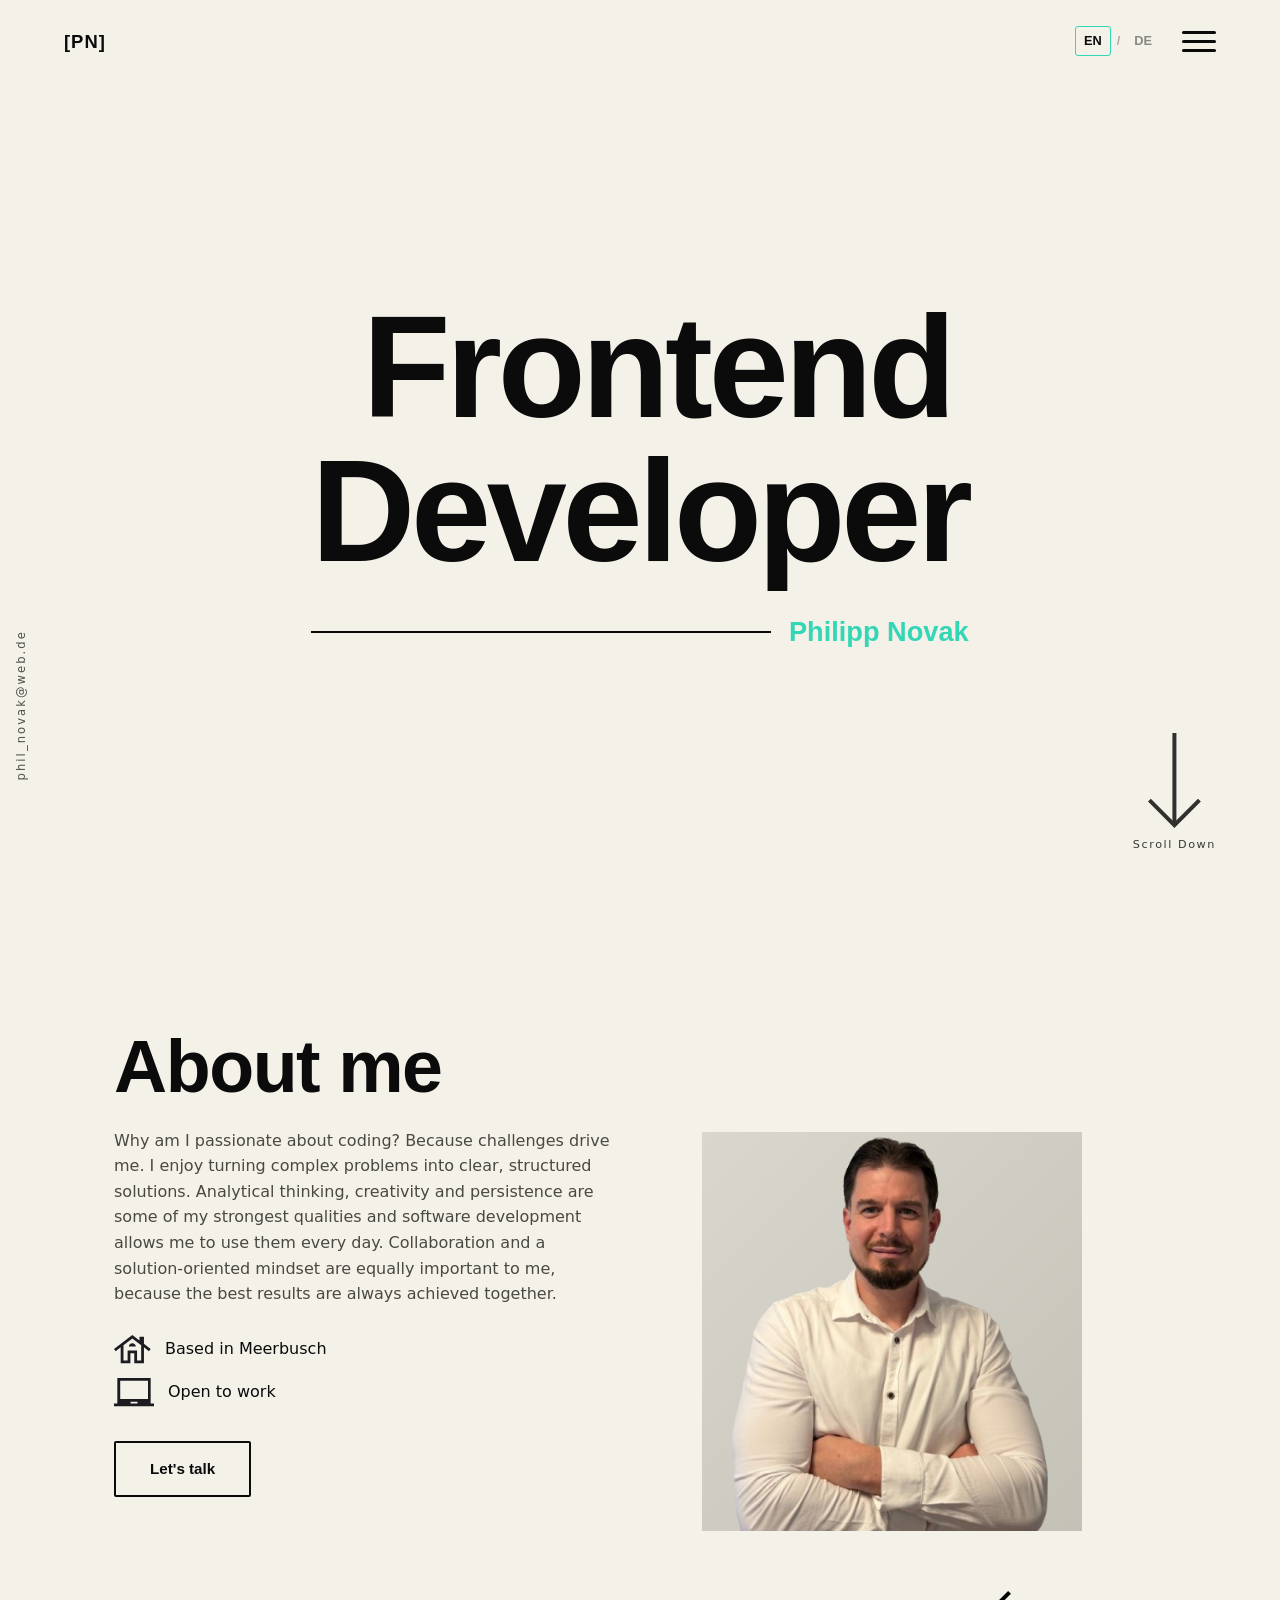
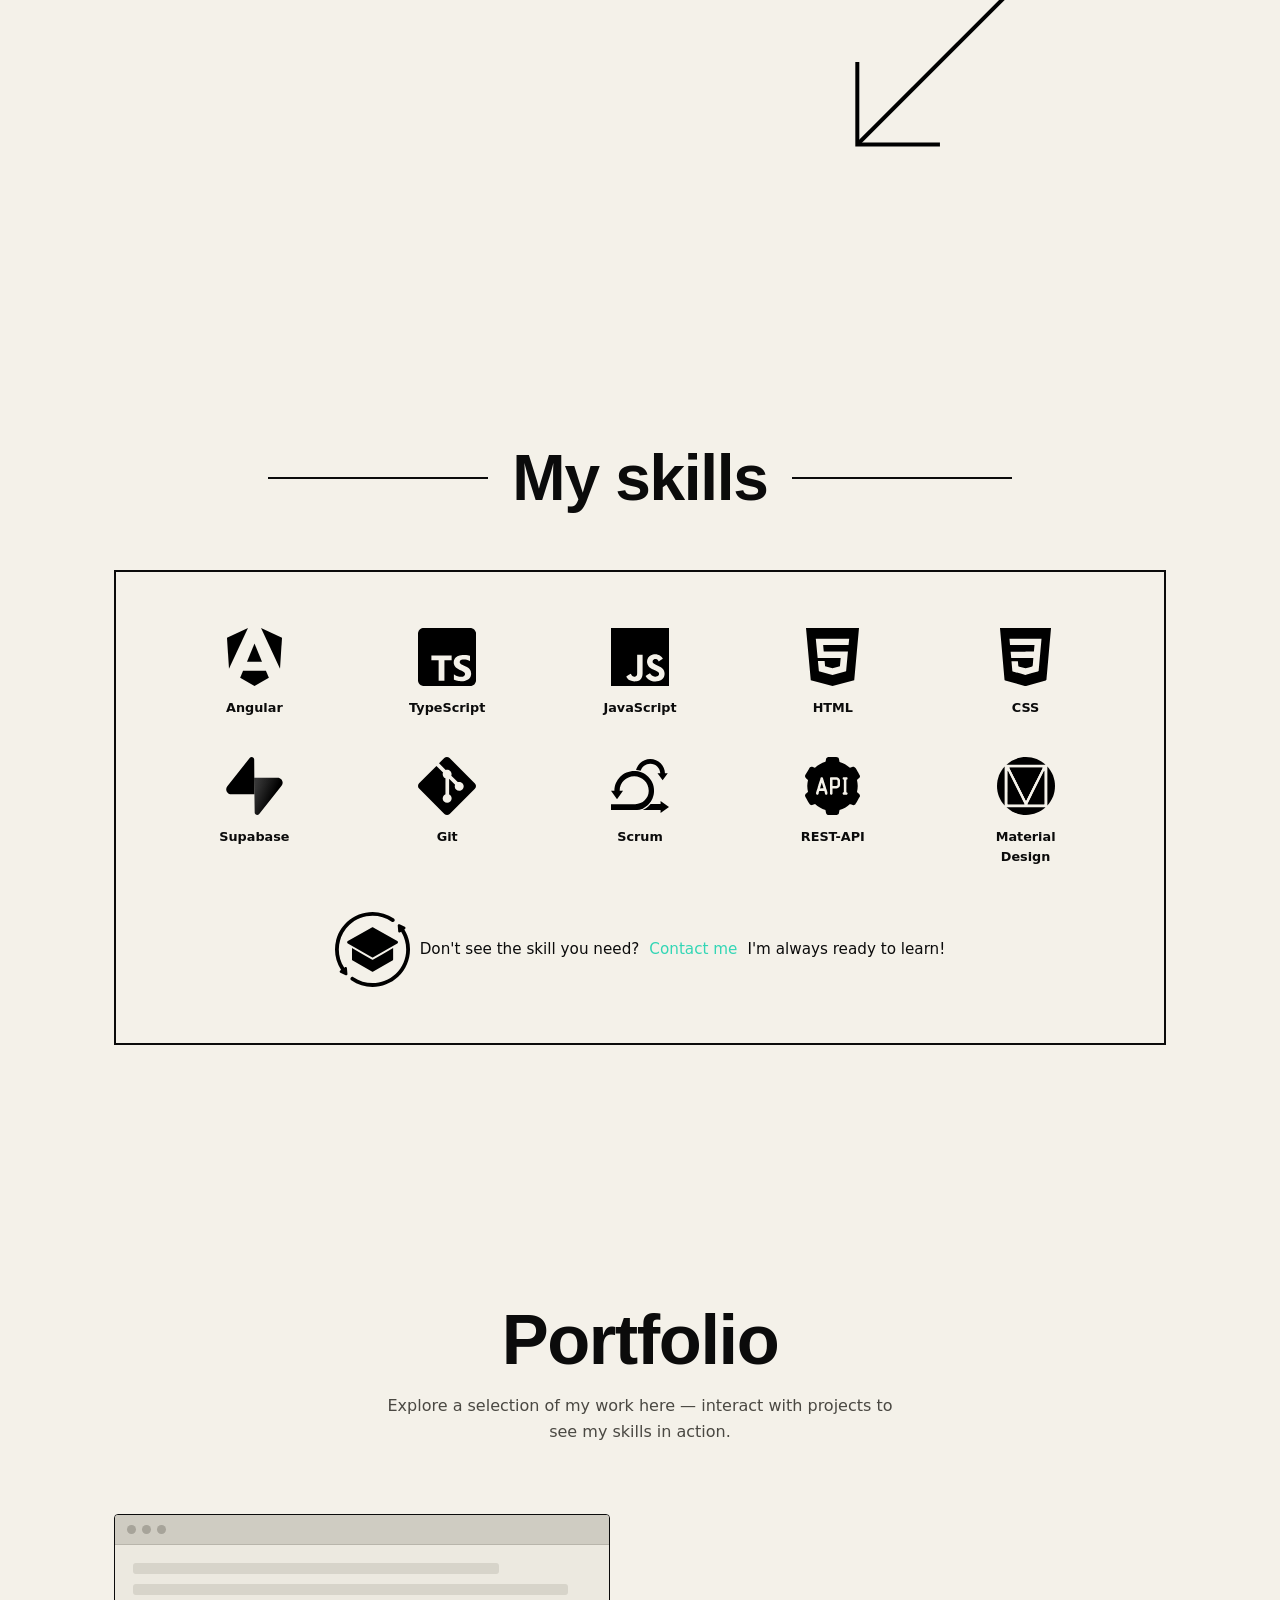
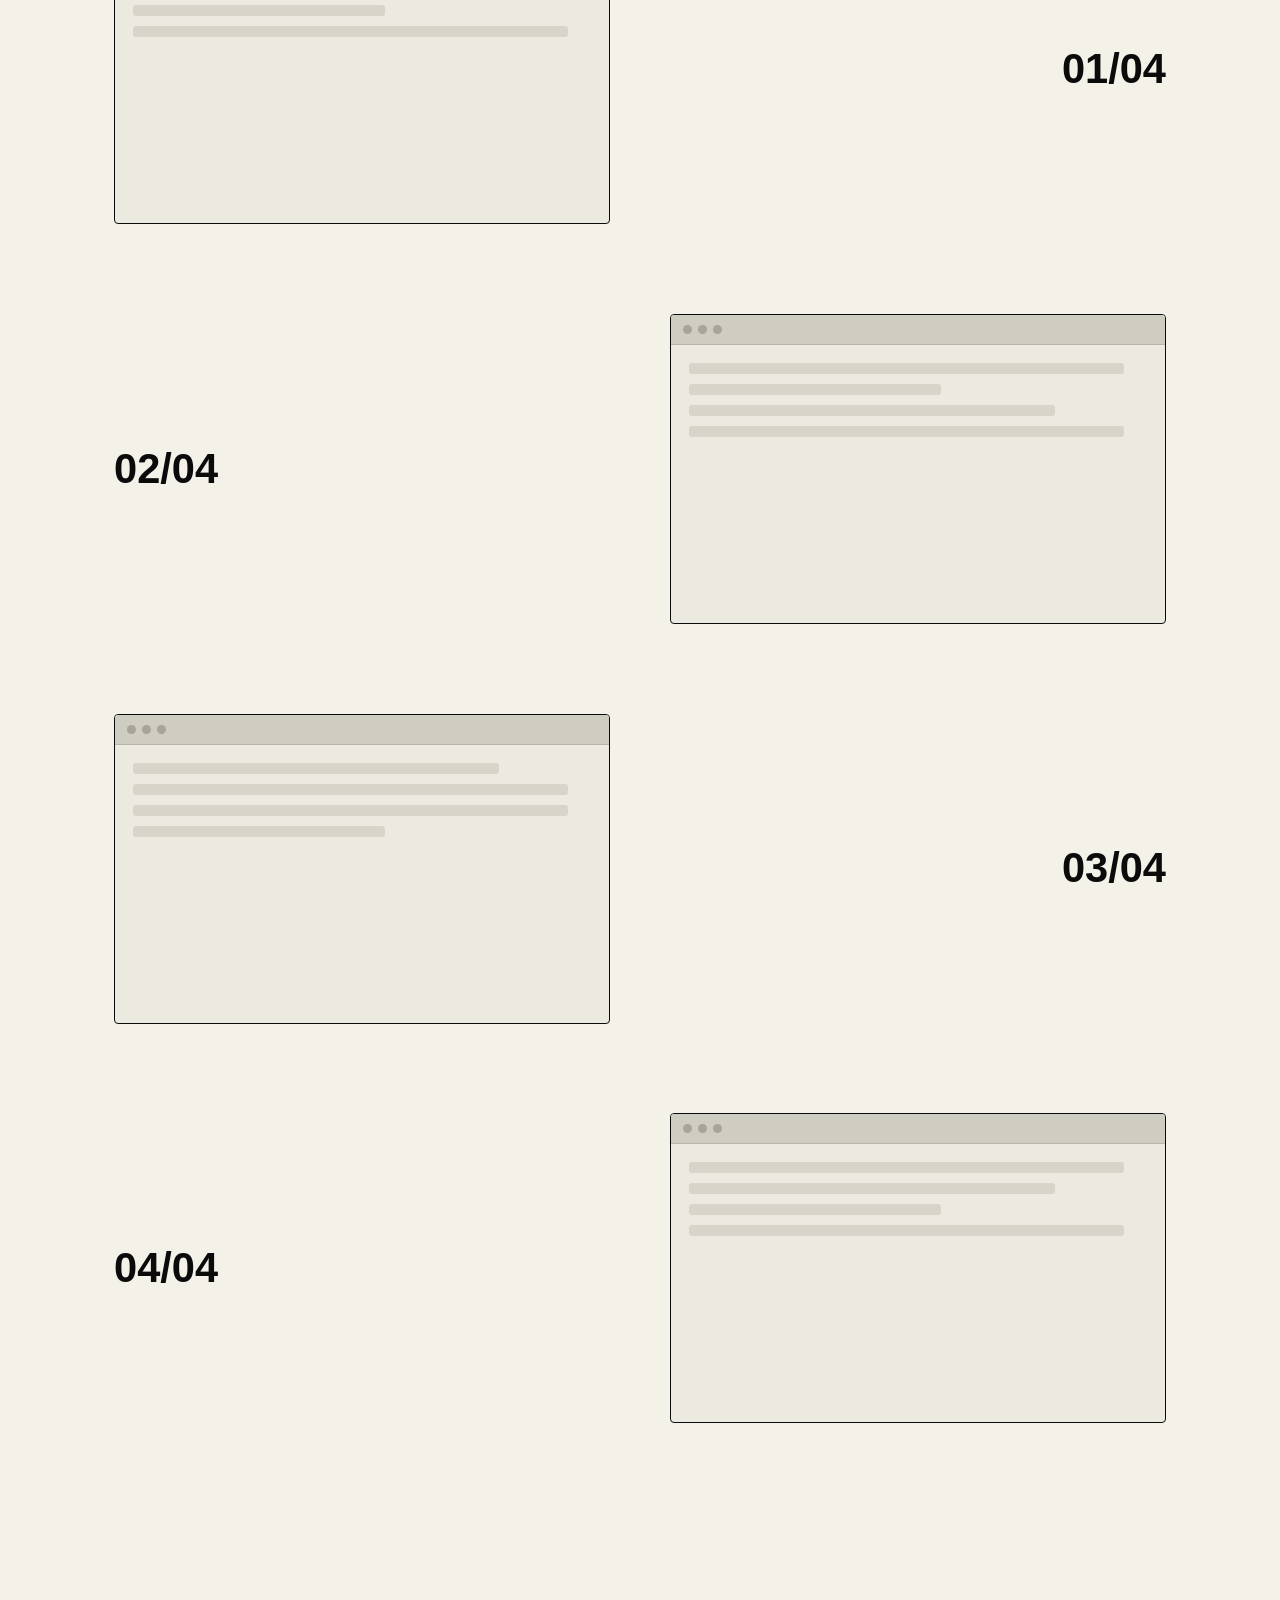
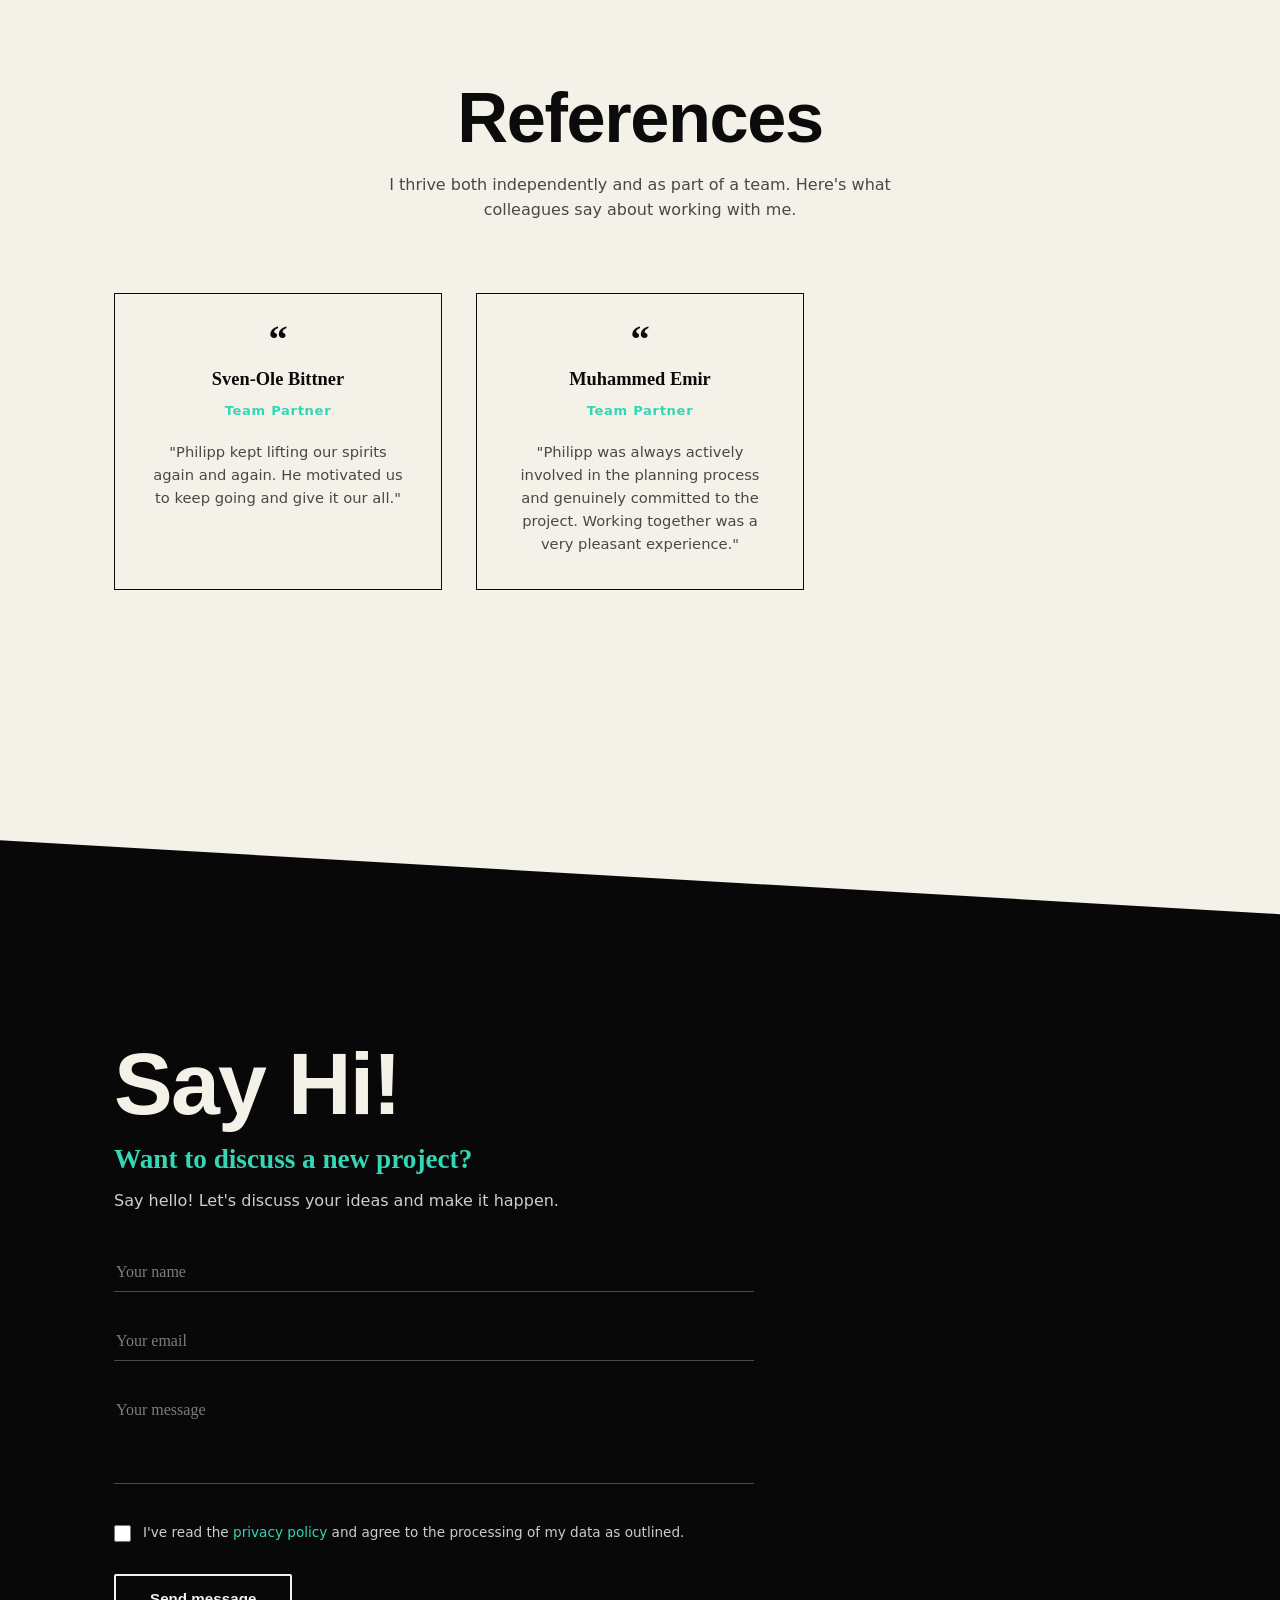
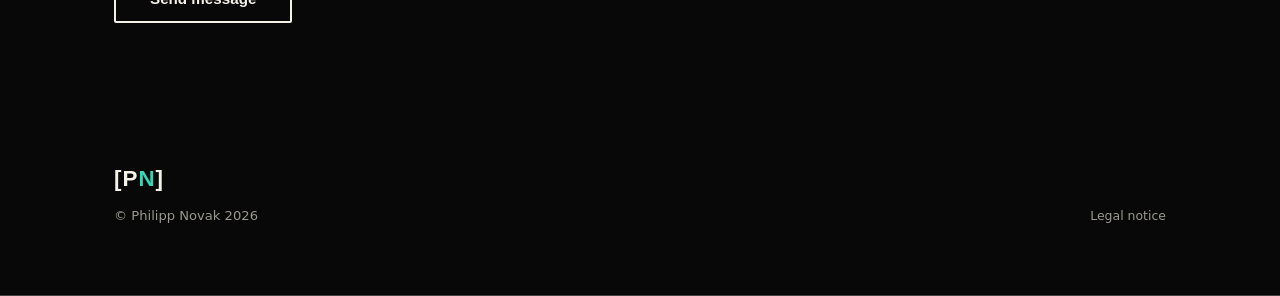
==== index.html @ 2211cf34 "refactor: update skills contact section and improve layout; add arrow icon" ====
<!DOCTYPE html>
<html lang="en">

<head>
    <meta charset="UTF-8">
    <meta name="viewport" content="width=device-width, initial-scale=1.0">
    <title>Portfolio Philipp Novak</title>
    <link rel="stylesheet" href="style.css">
    <link rel="icon" type="image/png" href="./assets/img/logo_philipp_novak.png" />
</head>

<body id="top">

    <!-- HEADER -->
    <header class="site-header">
        <a href="#top" class="logo">[P<span>N</span>]</a>
        <div class="header-right">
            <div class="lang" aria-label="Language switch">
                <button data-lang="en" class="is-active">EN</button>
                <span class="sep">/</span>
                <button data-lang="de">DE</button>
            </div>
            <button class="burger" id="burger" aria-label="Open menu" aria-expanded="false">
                <span></span><span></span><span></span>
            </button>
        </div>
    </header>

    <!-- MENU OVERLAY -->
    <nav class="menu" id="menu" aria-hidden="true">
        <div class="menu-links">
            <a href="#about"><span data-i18n="nav_about">About me</span></a>
            <a href="#skills"><span data-i18n="nav_skills">My Skills</span></a>
            <a href="#portfolio"><span data-i18n="nav_portfolio">Portfolio</span></a>
            <a href="#references"><span data-i18n="nav_references">References</span></a>
            <a href="#contact"><span data-i18n="nav_contact">Say Hi</span></a>
        </div>
        <div class="menu-bottom">
            <div class="menu-bottom-inner">
                <div class="menu-hi">
                    <p class="menu-hi-title">Say Hi!</p>
                    <a href="mailto:phil_novak@web.de" class="menu-hi-email">phil_novak@web.de</a>
                </div>
                <div class="menu-socials">
                    <a href="#" aria-label="GitHub"><img src="./assets/img/github_menu.svg" alt="GitHub"></a>
                    <a href="mailto:phil_novak@web.de" aria-label="Email"><img src="./assets/img/mail_menu.svg" alt="Email"></a>
                    <a href="#" aria-label="LinkedIn"><img src="./assets/img/linkedin_menu.svg" alt="LinkedIn"></a>
                </div>
            </div>
        </div>
    </nav>

    <!-- HERO -->
    <section class="hero">
        <div class="wrap">
            <div class="hero-text">
                <h1><span data-i18n="hero_l1">Frontend</span><span class="l2" data-i18n="hero_l2">Developer</span></h1>
                <div class="hero-name"><span class="rule"></span><strong>Philipp Novak</strong></div>
            </div>
        </div>
        <a class="hero-mail" href="mailto:phil_novak@web.de">phil_novak@web.de</a>
        <a class="scroll-down" href="#about">
            <img src="./assets/img/icons/hero_arrow.svg" alt="" aria-hidden="true">
            <span data-i18n="scroll">Scroll Down</span>
        </a>
    </section>

    <!-- ABOUT -->
    <section id="about" class="about pad">
        <div class="wrap about-grid">
            <div class="reveal">
                <h2 data-i18n="about_title">About me</h2>
                <p class="lead" data-i18n="about_p">Why am I passionate about coding? Because challenges drive me. I
                    enjoy turning complex problems into clear, structured solutions. Analytical thinking, creativity and
                    persistence are some of my strongest qualities and software development allows me to use them every
                    day. Collaboration and a solution‑oriented mindset are equally important to me, because the best
                    results are always achieved together.</p>
                <div class="about-facts">
                    <div class="fact">
                        <img src="./assets/img/icons/based_in.svg" alt="">
                        <span data-i18n="about_loc">Based in Meerbusch</span>
                    </div>
                    <div class="fact">
                        <img src="./assets/img/icons/work_from.svg" alt="">
                        <span data-i18n="about_remote">Open to work</span>
                    </div>
                </div>
                <a href="#contact" class="btn" data-i18n="about_btn">Let's talk</a>
            </div>
            <div class="about-photo-col reveal">
                <div class="about-photo">
                    <img src="./assets/img/photo/philipp.png" alt="Philipp Novak">
                </div>
                <a href="#skills" class="about-arrow" aria-label="To My Skills">
                    <img src="./assets/img/icons/arrow_left.svg" alt="">
                </a>
            </div>
        </div>
        <a class="diag br" href="#skills" aria-label="Next section">
            <!-- SVG PLACEHOLDER: Diagonal Arrow Down -->
        </a>
    </section>

    <!-- SKILLS -->
    <section id="skills" class="pad">
        <div class="wrap">
            <div class="head-ruled reveal"><span class="r"></span>
                <h2 data-i18n="skills_title">My skills</h2><span class="r"></span>
            </div>
            <div class="skills-box reveal">
                <div class="skills-grid">
                    <div class="skill"><span class="ico"><img src="./assets/img/icon_angular.svg" alt="Angular"></span><span>Angular</span></div>
                    <div class="skill"><span class="ico"><img src="./assets/img/icon_typescript.svg" alt="TypeScript"></span><span>TypeScript</span></div>
                    <div class="skill"><span class="ico"><img src="./assets/img/icon_javascript.svg" alt="JavaScript"></span><span>JavaScript</span></div>
                    <div class="skill"><span class="ico"><img src="./assets/img/icon_html.svg" alt="HTML"></span><span>HTML</span></div>
                    <div class="skill"><span class="ico"><img src="./assets/img/icon_css.svg" alt="CSS"></span><span>CSS</span></div>
                    <div class="skill"><span class="ico"><img src="./assets/img/icon_supabase.svg" alt="Supabase"></span><span>Supabase</span></div>
                    <div class="skill"><span class="ico"><img src="./assets/img/icon_git.svg" alt="Git"></span><span>Git</span></div>
                    <div class="skill"><span class="ico"><img src="./assets/img/icon_scrum.svg" alt="Scrum"></span><span>Scrum</span></div>
                    <div class="skill"><span class="ico"><img src="./assets/img/icon_api.svg" alt="REST-API"></span><span>REST-API</span></div>
                    <div class="skill"><span class="ico"><img src="./assets/img/icon_material.svg" alt="Material Design"></span><span>Material<br>Design</span></div>
                </div>
                <div class="skills-foot">
                    <img src="./assets/img/icon_learning.svg" alt="">
                    <span data-i18n="skills_q">Don't see the skill you need?</span>
                    <a href="#contact" class="skills-contact"><span data-i18n="skills_contact_verb">Contact</span> <span class="skills-contact-obj" data-i18n="skills_contact_obj">me</span></a>
                    <span data-i18n="skills_end">I'm always ready to learn!</span>
                </div>
            </div>
        </div>
        <a class="diag bl" href="#portfolio" aria-label="Next section">
            <!-- SVG PLACEHOLDER: Diagonal Arrow Down -->
        </a>
    </section>

    <!-- PORTFOLIO -->
    <section id="portfolio" class="pad">
        <div class="wrap">
            <div class="section-head reveal">
                <h2 data-i18n="portfolio_title">Portfolio</h2>
                <p data-i18n="portfolio_sub">Explore a selection of my work here — interact with projects to see my
                    skills in action.</p>
            </div>

            <div class="proj reveal">
                <div class="proj-media">
                    <div class="mock-bar"><i></i><i></i><i></i></div>
                    <div class="mock-body">
                        <div class="mock-line m"></div>
                        <div class="mock-line l"></div>
                        <div class="mock-line s"></div>
                        <div class="mock-line l"></div>
                    </div>
                    <div class="proj-overlay"><span class="tags">Angular · TypeScript</span>
                        <h3>Project One</h3>
                        <div class="proj-links"><a href="#" data-i18n="proj_live">Live</a><a href="#"
                                data-i18n="proj_code">GitHub</a></div>
                    </div>
                </div>
                <div class="proj-num">01/04</div>
            </div>

            <div class="proj reverse reveal">
                <div class="proj-media">
                    <div class="mock-bar"><i></i><i></i><i></i></div>
                    <div class="mock-body">
                        <div class="mock-line l"></div>
                        <div class="mock-line s"></div>
                        <div class="mock-line m"></div>
                        <div class="mock-line l"></div>
                    </div>
                    <div class="proj-overlay"><span class="tags">JavaScript · HTML · CSS</span>
                        <h3>Project Two</h3>
                        <div class="proj-links"><a href="#" data-i18n="proj_live">Live</a><a href="#"
                                data-i18n="proj_code">GitHub</a></div>
                    </div>
                </div>
                <div class="proj-num">02/04</div>
            </div>

            <div class="proj reveal">
                <div class="proj-media">
                    <div class="mock-bar"><i></i><i></i><i></i></div>
                    <div class="mock-body">
                        <div class="mock-line m"></div>
                        <div class="mock-line l"></div>
                        <div class="mock-line l"></div>
                        <div class="mock-line s"></div>
                    </div>
                    <div class="proj-overlay"><span class="tags">Angular · Supabase</span>
                        <h3>Project Three</h3>
                        <div class="proj-links"><a href="#" data-i18n="proj_live">Live</a><a href="#"
                                data-i18n="proj_code">GitHub</a></div>
                    </div>
                </div>
                <div class="proj-num">03/04</div>
            </div>

            <div class="proj reverse reveal">
                <div class="proj-media">
                    <div class="mock-bar"><i></i><i></i><i></i></div>
                    <div class="mock-body">
                        <div class="mock-line l"></div>
                        <div class="mock-line m"></div>
                        <div class="mock-line s"></div>
                        <div class="mock-line l"></div>
                    </div>
                    <div class="proj-overlay"><span class="tags">React Native · REST-API</span>
                        <h3>Project Four</h3>
                        <div class="proj-links"><a href="#" data-i18n="proj_live">Live</a><a href="#"
                                data-i18n="proj_code">GitHub</a></div>
                    </div>
                </div>
                <div class="proj-num">04/04</div>
            </div>
        </div>
    </section>

    <!-- REFERENCES -->
    <section id="references" class="pad">
        <div class="wrap">
            <div class="section-head reveal">
                <h2 data-i18n="references_title">References</h2>
                <p data-i18n="references_sub">I thrive both independently and as part of a team. Here's what colleagues
                    say about working with me.</p>
            </div>
            <div class="ref-grid">
                <div class="ref-card reveal">
                    <div class="quote">&ldquo;</div>
                    <div class="ref-name">Sven-Ole Bittner</div>
                    <div class="ref-role" data-i18n="role_partner">Team Partner</div>
                    <p class="ref-text" data-i18n="ref_1">"Philipp hat uns immer wieder aufgebaut.
                        Er hat uns angestachelt weiterhin dran zu bleiben
                        und Gas zu geben."</p>
                </div>
                <div class="ref-card reveal">
                    <div class="quote">&ldquo;</div>
                    <div class="ref-name">Muhammed Emir</div>
                    <div class="ref-role" data-i18n="role_partner">Team Partner</div>
                    <p class="ref-text" data-i18n="ref_2">"Philipp war immer aktiv im Planungsprozess dabei und hat sich
                        engagiert, an dem Projekt beteiligt. Das
                        gemeinsame Projekt war somit sehr angenehm.".</p>
                </div>

            </div>
        </div>
        <a class="diag br" href="#contact" aria-label="Next section">
            <!-- SVG PLACEHOLDER: Diagonal Arrow Down -->
        </a>
    </section>

    <!-- CONTACT -->
    <section id="contact" class="contact">
        <a class="to-top" href="#top" aria-label="Back to top">
            <!-- SVG PLACEHOLDER: Arrow Up -->
        </a>
        <div class="wrap">
            <div class="contact-inner">
                <h2 data-i18n="contact_title">Say Hi!</h2>
                <p class="c-sub" data-i18n="contact_sub">Want to discuss a new project?</p>
                <p class="c-text" data-i18n="contact_text">Say hello! Let's discuss your ideas and make it happen.</p>
                <form id="contactForm" novalidate>
                    <div class="form-row"><input type="text" id="f-name" data-ph="ph_name" placeholder="Your name">
                    </div>
                    <div class="form-row"><input type="email" id="f-email" data-ph="ph_email" placeholder="Your email">
                    </div>
                    <div class="form-row"><textarea id="f-msg" rows="4" data-ph="ph_msg"
                            placeholder="Your message"></textarea></div>
                    <label class="privacy">
                        <input type="checkbox" id="f-privacy">
                        <span><span data-i18n="privacy_pre">I've read the </span><a href="#"
                                data-i18n="privacy_link">privacy policy</a><span data-i18n="privacy_post"> and agree to
                                the processing of my data as outlined.</span></span>
                    </label>
                    <button type="submit" class="btn btn--ghost-light" data-i18n="send">Send message</button>
                    <div class="form-msg" id="formMsg" role="status"></div>
                </form>
            </div>

            <footer class="site-footer">
                <div class="footer-left">
                    <a href="#top" class="logo">[P<span>N</span>]</a>
                    <p>© Philipp Novak 2026</p>
                </div>
                <div class="footer-right">
                    <div class="socials">
                        <a href="#" aria-label="GitHub"><!-- SVG PLACEHOLDER: GitHub Logo --></a>
                        <a href="mailto:se@email.com"
                            aria-label="Email"><!-- SVG PLACEHOLDER: Email/Envelope Icon --></a>
                        <a href="#" aria-label="LinkedIn"><!-- SVG PLACEHOLDER: LinkedIn Logo --></a>
                    </div>
                    <a href="#" class="legal" data-i18n="legal">Legal notice</a>
                </div>
            </footer>
        </div>
    </section>

    <script src="./i18n.js"></script>
    <script src="./script.js"></script>

</body>

</html>
---- style.css ----
:root {
    --cream: #F4F1E9;
    --ink: #0B0B0B;
    --teal: #33D6B5;
    --dark: #080808;
    --muted: #8d8a82;
    --line: #0B0B0B;
    --maxw: 1180px;
  }

  * {
    box-sizing: border-box;
    margin: 0;
    padding: 0
  }

  html {
    scroll-behavior: smooth
  }

  body {
    font-family: 'Inter', system-ui, sans-serif;
    background: var(--cream);
    color: var(--ink);
    line-height: 1.6;
    overflow-x: hidden;
    -webkit-font-smoothing: antialiased;
  }

  h1,
  h2,
  h3 {
    font-family: 'Archivo', sans-serif;
    line-height: 1;
    letter-spacing: -0.02em
  }

  a {
    color: inherit;
    text-decoration: none
  }

  img,
  svg {
    display: block
  }

  ::selection {
    background: var(--teal);
    color: var(--ink)
  }

  .wrap {
    max-width: var(--maxw);
    margin-inline: auto;
    padding-inline: clamp(20px, 5vw, 64px)
  }

  .teal {
    color: var(--teal)
  }

  /* ---------- buttons ---------- */
  .btn {
    display: inline-flex;
    align-items: center;
    gap: 10px;
    font-family: 'Archivo', sans-serif;
    font-weight: 700;
    font-size: .95rem;
    border: 2px solid var(--ink);
    background: transparent;
    color: var(--ink);
    padding: 14px 34px;
    border-radius: 2px;
    cursor: pointer;
    transition: background .25s ease, color .25s ease, transform .15s ease;
  }

  .btn:hover {
    background: var(--ink);
    color: var(--cream)
  }

  .btn:active {
    transform: translateY(1px)
  }

  .btn--ghost-light {
    border-color: var(--cream);
    color: var(--cream)
  }

  .btn--ghost-light:hover {
    background: var(--cream);
    color: var(--dark)
  }

  /* ---------- header ---------- */
  .site-header {
    position: fixed;
    top: 0;
    left: 0;
    width: 100%;
    z-index: 40;
    display: flex;
    align-items: center;
    justify-content: space-between;
    padding: 26px clamp(20px, 5vw, 64px);
    background: var(--cream);
  }

  .logo {
    font-family: 'Archivo', sans-serif;
    font-weight: 900;
    font-size: 1.15rem;
    letter-spacing: 1px;
    display: inline-flex
  }

  .logo span {
    color: var(--ink)
  }

  .header-right {
    display: flex;
    align-items: center;
    gap: 22px
  }

  .lang {
    display: flex;
    align-items: center;
    gap: 6px;
    font-family: 'Archivo', sans-serif;
    font-weight: 700;
    font-size: .8rem
  }

  .lang button {
    background: none;
    border: none;
    cursor: pointer;
    color: var(--ink);
    font: inherit;
    padding: 4px 8px;
    border-radius: 3px;
    opacity: .45;
    transition: .2s;
  }

  .lang button.is-active {
    opacity: 1;
    background: none;
    color: var(--ink);
    border: 1.5px solid var(--teal);
  }

  .lang .sep {
    opacity: .3
  }

  .burger {
    width: 34px;
    height: 24px;
    position: relative;
    background: none;
    border: none;
    cursor: pointer;
  }

  .burger span {
    position: absolute;
    left: 0;
    height: 2.5px;
    width: 100%;
    background: var(--ink);
    border-radius: 2px;
    transition: transform .3s ease, opacity .2s ease, top .3s ease, background .3s ease;
  }

  .burger span:nth-child(1) {
    top: 2px
  }

  .burger span:nth-child(2) {
    top: 11px
  }

  .burger span:nth-child(3) {
    top: 20px
  }

  body.menu-open .burger span:nth-child(1) {
    top: 11px;
    transform: rotate(45deg)
  }

  body.menu-open .burger span:nth-child(2) {
    opacity: 0
  }

  body.menu-open .burger span:nth-child(3) {
    top: 11px;
    transform: rotate(-45deg)
  }

  /* ---------- menu overlay ---------- */
  .menu {
    position: fixed;
    inset: 0;
    z-index: 35;
    background: var(--cream);
    color: var(--ink);
    display: flex;
    flex-direction: column;
    opacity: 0;
    visibility: hidden;
    transition: opacity .35s ease, visibility .35s;
  }

  body.menu-open .menu {
    opacity: 1;
    visibility: visible;
  }

  .menu-links {
    flex: 1;
    display: flex;
    flex-direction: column;
    justify-content: center;
    padding: 100px clamp(24px, 8vw, 120px) 24px;
    gap: 4px;
  }

  .menu-links a {
    font-family: 'Archivo', sans-serif;
    font-weight: 800;
    font-size: clamp(2rem, 7vw, 4.5rem);
    line-height: 1.15;
    color: var(--ink);
    display: flex;
    align-items: center;
    gap: 20px;
    transition: color .2s ease;
  }

  .menu-links a::before {
    content: '';
    display: block;
    width: clamp(10px, 1.5vw, 16px);
    height: clamp(10px, 1.5vw, 16px);
    border-left: 2.5px solid currentColor;
    border-bottom: 2.5px solid currentColor;
    flex-shrink: 0;
  }

  .menu-links a:hover {
    color: var(--teal);
  }

  .menu-bottom {
    background: var(--dark);
    color: var(--cream);
    padding: 52px clamp(24px, 8vw, 120px) 40px;
    clip-path: polygon(0 44px, 100% 0, 100% 100%, 0 100%);
  }

  .menu-bottom-inner {
    display: flex;
    align-items: flex-end;
    justify-content: space-between;
    gap: 24px;
  }

  .menu-hi-title {
    font-family: 'Archivo', sans-serif;
    font-weight: 900;
    font-size: clamp(2rem, 5vw, 3.5rem);
    line-height: 1;
    letter-spacing: -0.02em;
  }

  .menu-hi-email {
    display: block;
    margin-top: 8px;
    font-size: .9rem;
    color: var(--cream);
    opacity: .65;
  }

  .menu-socials {
    display: flex;
    gap: 24px;
    align-items: center;
    padding-bottom: 4px;
  }

  .menu-socials a img {
    width: 26px;
    height: 26px;
    display: block;
    transition: opacity .2s;
  }

  .menu-socials a:hover img {
    opacity: .65;
  }

  /* ---------- hero ---------- */
  .hero {
    position: relative;
    min-height: 100svh;
    display: flex;
    flex-direction: column;
    justify-content: center;
    padding-block: 140px 90px;
  }

  .hero-text {
    display: inline-flex;
    flex-direction: column;
  }

  .hero h1 {
    font-weight: 900;
    font-size: clamp(3rem, 13vw, 9rem);
    letter-spacing: -0.03em
  }

  .hero h1 .l2 {
    display: block
  }

  .hero h1 span:first-child {
    padding-left: clamp(1rem, 4vw, 3.5rem);
  }

  .hero-name {
    display: flex;
    align-items: center;
    gap: 18px;
    margin-top: 26px;
  }

  .hero-name .rule {
    flex: 1;
    height: 2px;
    background: var(--ink)
  }

  .hero-name strong {
    font-family: 'Archivo', sans-serif;
    font-weight: 700;
    color: var(--teal);
    font-size: clamp(1.1rem, 2.6vw, 1.7rem);
  }

  .hero-mail {
    position: absolute;
    left: clamp(10px, 2.6vw, 30px);
    bottom: 120px;
    transform: rotate(-90deg);
    transform-origin: left bottom;
    font-size: .72rem;
    letter-spacing: .18em;
    color: var(--ink);
    opacity: .7;
  }

  .scroll-down {
    position: absolute;
    right: clamp(20px, 5vw, 64px);
    bottom: 46px;
    display: flex;
    flex-direction: column;
    align-items: center;
    gap: 8px;
    font-size: .7rem;
    letter-spacing: .14em;
    opacity: .8;
  }

  .scroll-down img {
    animation: drop 1.3s ease-in-out infinite
  }

  @keyframes drop {
    0% {
      transform: translateY(-24px);
      opacity: 0;
    }
    30% {
      opacity: 1;
    }
    70% {
      opacity: 1;
    }
    100% {
      transform: translateY(28px);
      opacity: 0;
    }
  }

  /* ---------- section frame ---------- */
  section {
    position: relative
  }

  .pad {
    padding-block: clamp(70px, 11vw, 130px)
  }

  .section-head {
    text-align: center;
    margin-bottom: clamp(40px, 6vw, 70px)
  }

  .section-head h2 {
    font-weight: 900;
    font-size: clamp(2.4rem, 7vw, 4.4rem);
    display: inline-block;
  }

  .section-head p {
    max-width: 520px;
    margin: 18px auto 0;
    color: #4a4842;
    font-size: 1rem;
  }

  /* heading with side rules (skills) */
  .head-ruled {
    display: flex;
    align-items: center;
    gap: 24px;
    justify-content: center;
    margin-bottom: clamp(36px, 6vw, 60px)
  }

  .head-ruled .r {
    flex: 1;
    height: 2px;
    background: var(--ink);
    max-width: 220px
  }

  .head-ruled h2 {
    font-weight: 900;
    font-size: clamp(2.2rem, 6.5vw, 4rem);
    white-space: nowrap
  }

  /* ---------- about ---------- */
  .about-grid {
    display: grid;
    grid-template-columns: 1.1fr 1fr;
    gap: clamp(36px, 6vw, 80px);
    align-items: start;
  }

  .about h2 {
    font-size: clamp(2.6rem, 7vw, 4.6rem);
    font-weight: 900;
    margin-bottom: 24px
  }

  .about p.lead {
    color: #4a4842;
    max-width: 50ch;
    margin-bottom: 28px
  }

  .about-facts {
    display: flex;
    flex-direction: column;
    gap: 14px;
    margin-bottom: 34px
  }

  .fact {
    display: flex;
    align-items: center;
    gap: 14px;
    font-weight: 500
  }

  .fact svg {
    flex: none
  }

  .about-photo-col {
    padding-top: calc(clamp(2.6rem, 7vw, 4.6rem) + 28px);
  }

  .about-photo {
    position: relative;
    aspect-ratio: 1/1.05;
    background: linear-gradient(135deg, #d9d6cd, #c4c1b7);
    display: flex;
    flex-direction: column;
    align-items: center;
    justify-content: center;
    gap: 14px;
    color: #6c6960;
    max-width: 82%;
  }

  .about-photo::after {
    content: '';
    position: absolute;
    inset: 0;
    border: 2px solid var(--ink);
    pointer-events: none;
    opacity: 0;
    transform: translate(0, 0);
    transition: opacity .3s ease, transform .3s ease;
  }

  .about-photo:hover::after {
    opacity: 1;
    transform: translate(8px, 8px);
  }

  .about-photo img {
    width: 100%;
    height: 100%;
    object-fit: cover;
    display: block;
  }

  .about-arrow {
    display: flex;
    justify-content: center;
    padding-top: 20px;
    transition: transform .2s ease;
  }

  .about-arrow:hover {
    transform: translateY(4px);
  }

  .about-arrow img {
    width: auto;
    height: auto;
    object-fit: unset;
  }

  .about-photo svg {
    opacity: .55
  }

  .about-photo span {
    font-size: .85rem;
    letter-spacing: .05em
  }

  /* ---------- skills ---------- */
  .skills-box {
    border: 2px solid var(--ink);
    padding: clamp(28px, 5vw, 56px) clamp(20px, 4vw, 48px)
  }

  .skills-grid {
    display: grid;
    grid-template-columns: repeat(5, 1fr);
    gap: clamp(22px, 3vw, 38px) 12px;
  }

  .skill {
    display: flex;
    flex-direction: column;
    align-items: center;
    gap: 12px;
    text-align: center
  }

  .skill .ico {
    width: 58px;
    height: 58px;
    color: var(--ink);
    display: flex;
    align-items: center;
    justify-content: center;
    overflow: hidden;
  }

  .skill .ico img {
    width: 100%;
    height: 100%;
    object-fit: contain;
    display: block;
  }

  .skill:hover .ico img {
    animation: carousel-slide 1s ease-in-out infinite;
  }

  @keyframes carousel-slide {
    0%   { transform: translateX(0);     opacity: 1; }
    30%  { transform: translateX(110%);  opacity: 0; }
    31%  { transform: translateX(-110%); opacity: 0; }
    75%  { transform: translateX(0);     opacity: 1; }
    100% { transform: translateX(0);     opacity: 1; }
  }

  .skill span {
    font-size: .8rem;
    font-weight: 600
  }

  .skills-foot {
    display: flex;
    align-items: center;
    justify-content: center;
    gap: 10px;
    flex-wrap: wrap;
    margin-top: clamp(28px, 4vw, 44px);
    font-size: .95rem;
    text-align: center;
  }

  .skills-contact {
    font-weight: 300;
    color: var(--teal);
    transition: font-weight .15s ease;
  }

  .skills-contact:hover {
    font-weight: 700;
  }

  .skills-contact-obj {
    position: relative;
  }

  .skills-contact-obj::after {
    content: '';
    position: absolute;
    left: 0;
    bottom: -1px;
    width: 0;
    height: 1.5px;
    background: currentColor;
    transition: width .3s ease;
  }

  .skills-contact:hover .skills-contact-obj::after {
    width: 100%;
  }

  /* ---------- portfolio ---------- */
  .proj {
    display: grid;
    grid-template-columns: 1fr 1fr;
    align-items: center;
    gap: clamp(20px, 5vw, 60px);
    margin-bottom: clamp(40px, 7vw, 90px);
  }

  .proj:last-child {
    margin-bottom: 0
  }

  .proj.reverse .proj-media {
    order: 2
  }

  .proj.reverse .proj-num {
    order: 1;
    text-align: left
  }

  .proj-num {
    font-family: 'Archivo', sans-serif;
    font-weight: 900;
    font-size: clamp(1.6rem, 4vw, 2.6rem);
    text-align: right
  }

  .proj-media {
    position: relative;
    border: 1.5px solid var(--ink);
    background: #ece9e0;
    border-radius: 4px;
    overflow: hidden;
    aspect-ratio: 16/10;
    transition: transform .3s ease, box-shadow .3s ease;
  }

  .proj-media:hover {
    transform: translateY(-6px);
    box-shadow: 10px 10px 0 var(--ink)
  }

  .mock-bar {
    height: 30px;
    background: #cfccc2;
    display: flex;
    align-items: center;
    gap: 6px;
    padding: 0 12px;
    border-bottom: 1px solid #b8b5ab
  }

  .mock-bar i {
    width: 9px;
    height: 9px;
    border-radius: 50%;
    background: #a7a49a;
    display: block
  }

  .mock-body {
    padding: 18px;
    display: flex;
    flex-direction: column;
    gap: 10px
  }

  .mock-line {
    height: 11px;
    border-radius: 3px;
    background: #d7d4ca
  }

  .mock-line.s {
    width: 55%
  }

  .mock-line.m {
    width: 80%
  }

  .mock-line.l {
    width: 95%
  }

  .proj-overlay {
    position: absolute;
    inset: 0;
    background: rgba(11, 11, 11, .86);
    color: var(--cream);
    display: flex;
    flex-direction: column;
    align-items: center;
    justify-content: center;
    gap: 8px;
    text-align: center;
    padding: 20px;
    opacity: 0;
    transition: opacity .3s ease;
  }

  .proj-media:hover .proj-overlay {
    opacity: 1
  }

  .proj-overlay h3 {
    font-family: 'Archivo';
    font-weight: 800;
    font-size: 1.4rem
  }

  .proj-overlay .tags {
    font-size: .78rem;
    color: var(--teal);
    letter-spacing: .04em;
    margin-bottom: 6px
  }

  .proj-links {
    display: flex;
    gap: 10px;
    margin-top: 6px
  }

  .proj-links a {
    border: 1.5px solid var(--cream);
    padding: 8px 18px;
    border-radius: 2px;
    font-family: 'Archivo';
    font-weight: 700;
    font-size: .8rem;
    transition: .2s;
  }

  .proj-links a:hover {
    background: var(--cream);
    color: var(--dark)
  }

  /* ---------- references ---------- */
  .ref-grid {
    display: grid;
    grid-template-columns: repeat(3, 1fr);
    gap: clamp(20px, 3vw, 34px)
  }

  .ref-card {
    border: 1.5px solid var(--ink);
    padding: clamp(24px, 3vw, 34px);
    display: flex;
    flex-direction: column;
    align-items: center;
    text-align: center;
    gap: 6px;
    transition: transform .25s ease, box-shadow .25s ease;
  }

  .ref-card:hover {
    transform: translateY(-5px);
    box-shadow: 8px 8px 0 var(--ink)
  }

  .ref-card .quote {
    font-family: 'Archivo';
    font-weight: 900;
    font-size: 2.4rem;
    line-height: .6;
    color: var(--ink)
  }

  .ref-card .ref-name {
    font-family: 'Archivo';
    font-weight: 800;
    font-size: 1.15rem;
    margin-top: 8px
  }

  .ref-card .ref-role {
    color: var(--teal);
    font-weight: 600;
    font-size: .82rem;
    letter-spacing: .05em;
    margin-bottom: 14px
  }

  .ref-card .ref-text {
    font-size: .92rem;
    color: #4a4842;
    line-height: 1.55
  }

  /* ---------- contact ---------- */
  .contact {
    background: var(--dark);
    color: var(--cream);
    position: relative;
    clip-path: polygon(0 0, 100% 7%, 100% 100%, 0 100%);
    margin-top: clamp(60px, 10vw, 120px);
    padding-block: clamp(120px, 16vw, 200px) clamp(40px, 6vw, 70px);
  }

  .contact h2 {
    font-weight: 900;
    font-size: clamp(2.8rem, 9vw, 5.5rem);
    color: var(--cream)
  }

  .contact .c-sub {
    font-family: 'Archivo';
    font-weight: 800;
    color: var(--teal);
    font-size: clamp(1.2rem, 3vw, 1.7rem);
    margin-top: 10px
  }

  .contact .c-text {
    color: #cfcdc6;
    margin-top: 6px;
    margin-bottom: 40px
  }

  .contact-inner {
    max-width: 640px
  }

  .form-row {
    margin-bottom: 30px
  }

  .form-row input,
  .form-row textarea {
    width: 100%;
    background: transparent;
    border: none;
    border-bottom: 1.5px solid #4a4a47;
    color: var(--cream);
    font-family: 'Inter';
    font-size: 1rem;
    padding: 10px 2px;
    resize: none;
    transition: border-color .25s ease;
  }

  .form-row input:focus,
  .form-row textarea:focus {
    outline: none;
    border-color: var(--teal)
  }

  .form-row input::placeholder,
  .form-row textarea::placeholder {
    color: #7c7c78
  }

  .privacy {
    display: flex;
    align-items: flex-start;
    gap: 12px;
    font-size: .85rem;
    color: #cfcdc6;
    margin-bottom: 30px
  }

  .privacy input {
    accent-color: var(--teal);
    margin-top: 3px;
    width: 17px;
    height: 17px;
    flex: none;
    cursor: pointer
  }

  .privacy a {
    color: var(--teal)
  }

  .privacy a:hover {
    text-decoration: underline
  }

  .form-msg {
    min-height: 22px;
    font-size: .9rem;
    margin-top: 6px;
    color: var(--teal);
    font-weight: 600
  }

  .form-msg.err {
    color: #ff8d7a
  }

  .to-top {
    position: absolute;
    right: clamp(20px, 5vw, 64px);
    top: clamp(120px, 16vw, 200px);
    display: flex;
    flex-direction: column;
    align-items: center;
    gap: 6px;
    color: var(--cream);
    font-size: .65rem;
    letter-spacing: .12em;
  }

  .to-top:hover svg {
    transform: translateY(-5px)
  }

  .to-top svg {
    transition: transform .25s ease
  }

  .site-footer {
    display: flex;
    align-items: flex-end;
    justify-content: space-between;
    flex-wrap: wrap;
    gap: 24px;
    margin-top: clamp(60px, 9vw, 110px);
  }

  .footer-left .logo {
    color: var(--cream);
    font-size: 1.4rem
  }

  .footer-left .logo span {
    color: var(--teal)
  }

  .footer-left p {
    color: #9a988f;
    font-size: .82rem;
    margin-top: 8px
  }

  .footer-right {
    display: flex;
    flex-direction: column;
    align-items: flex-end;
    gap: 12px
  }

  .socials {
    display: flex;
    gap: 20px
  }

  .socials a {
    color: var(--cream);
    transition: color .2s ease, transform .2s ease
  }

  .socials a:hover {
    color: var(--teal);
    transform: translateY(-3px)
  }

  .footer-right .legal {
    font-size: .78rem;
    color: #9a988f
  }

  .footer-right .legal:hover {
    color: var(--cream)
  }

  /* ---------- diagonal arrows ---------- */
  .diag {
    position: absolute;
    color: var(--ink);
    opacity: .85
  }

  .diag.bl {
    left: clamp(20px, 5vw, 64px);
    bottom: clamp(20px, 4vw, 40px)
  }

  .diag.br {
    right: clamp(20px, 5vw, 64px);
    bottom: clamp(20px, 4vw, 40px)
  }

  .diag svg {
    transition: transform .25s ease
  }

  .diag:hover svg {
    transform: translate(-4px, 4px)
  }

  /* ---------- reveal animation ---------- */
  .reveal {
    opacity: 0;
    transform: translateY(26px);
    transition: opacity .7s ease, transform .7s ease
  }

  .reveal.in {
    opacity: 1;
    transform: none
  }

  /* ---------- responsive ---------- */
  @media(max-width:880px) {
    .about-grid {
      grid-template-columns: 1fr
    }

    .about-photo-col {
      order: -1;
      max-width: 340px;
      margin-inline: auto;
      width: 100%
    }

    .skills-grid {
      grid-template-columns: repeat(3, 1fr)
    }

    .ref-grid {
      grid-template-columns: 1fr
    }

    .proj {
      grid-template-columns: 1fr;
      gap: 16px
    }

    .proj.reverse .proj-media {
      order: 0
    }

    .proj.reverse .proj-num,
    .proj-num {
      order: 0;
      text-align: left
    }

    .proj-media {
      aspect-ratio: 16/10
    }

    .head-ruled .r {
      max-width: 60px
    }
  }

  @media(max-width:520px) {
    .skills-grid {
      grid-template-columns: repeat(2, 1fr)
    }

    .hero-name {
      justify-content: flex-start
    }

    .hero-mail {
      display: none
    }

    .to-top {
      top: auto;
      bottom: 40px
    }

    .about-photo-col {
      max-width: 280px;
    }

    .about p.lead {
      max-width: 100%;
      font-size: .95rem;
    }
  }

  @media(max-width:380px) {
    .about h2 {
      font-size: clamp(1.8rem, 9vw, 2.4rem);
    }

    .about-photo-col {
      max-width: 100%;
    }

    .about-photo {
      aspect-ratio: 1/1;
    }

    .about p.lead {
      font-size: .9rem;
    }

    .about-facts {
      gap: 10px;
      margin-bottom: 24px;
    }
  }

  @media(prefers-reduced-motion:reduce) {
    html {
      scroll-behavior: auto
    }

    .reveal {
      opacity: 1;
      transform: none;
      transition: none
    }

    .scroll-down img {
      animation: none
    }
  }
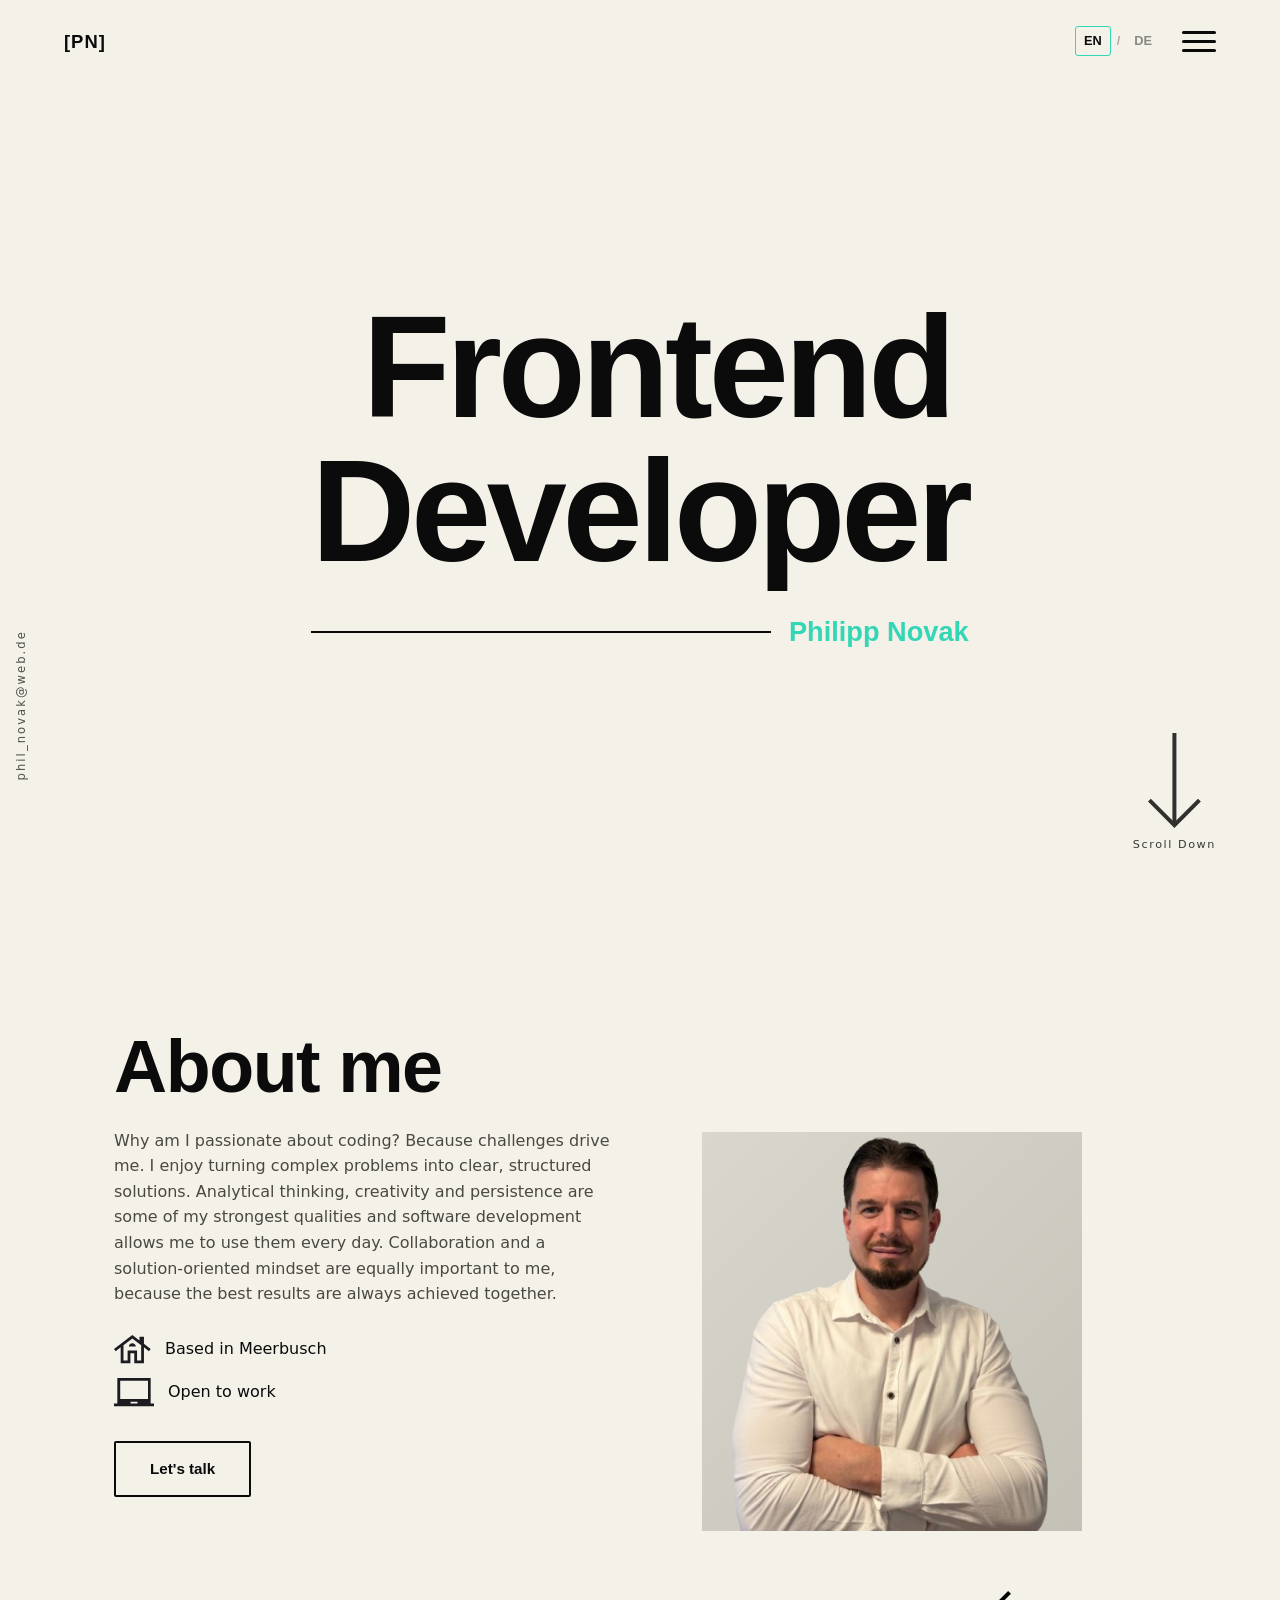
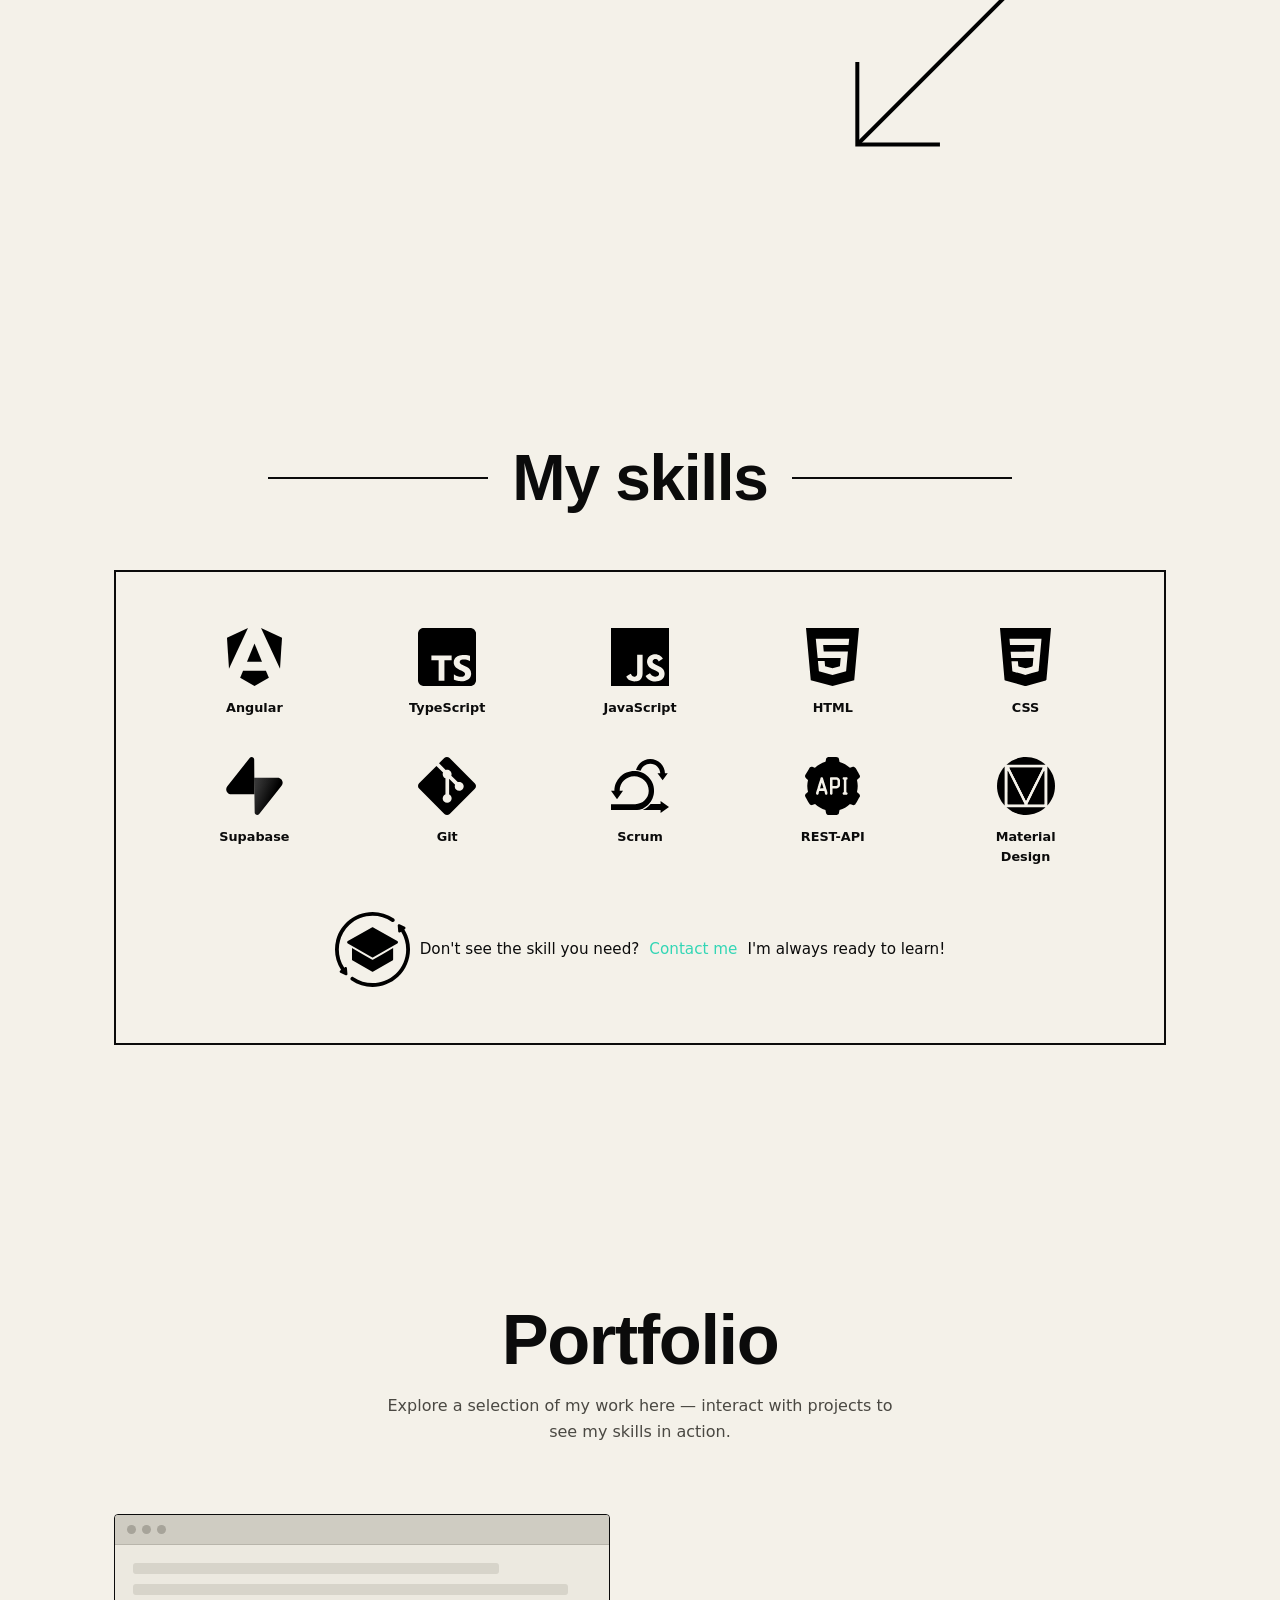
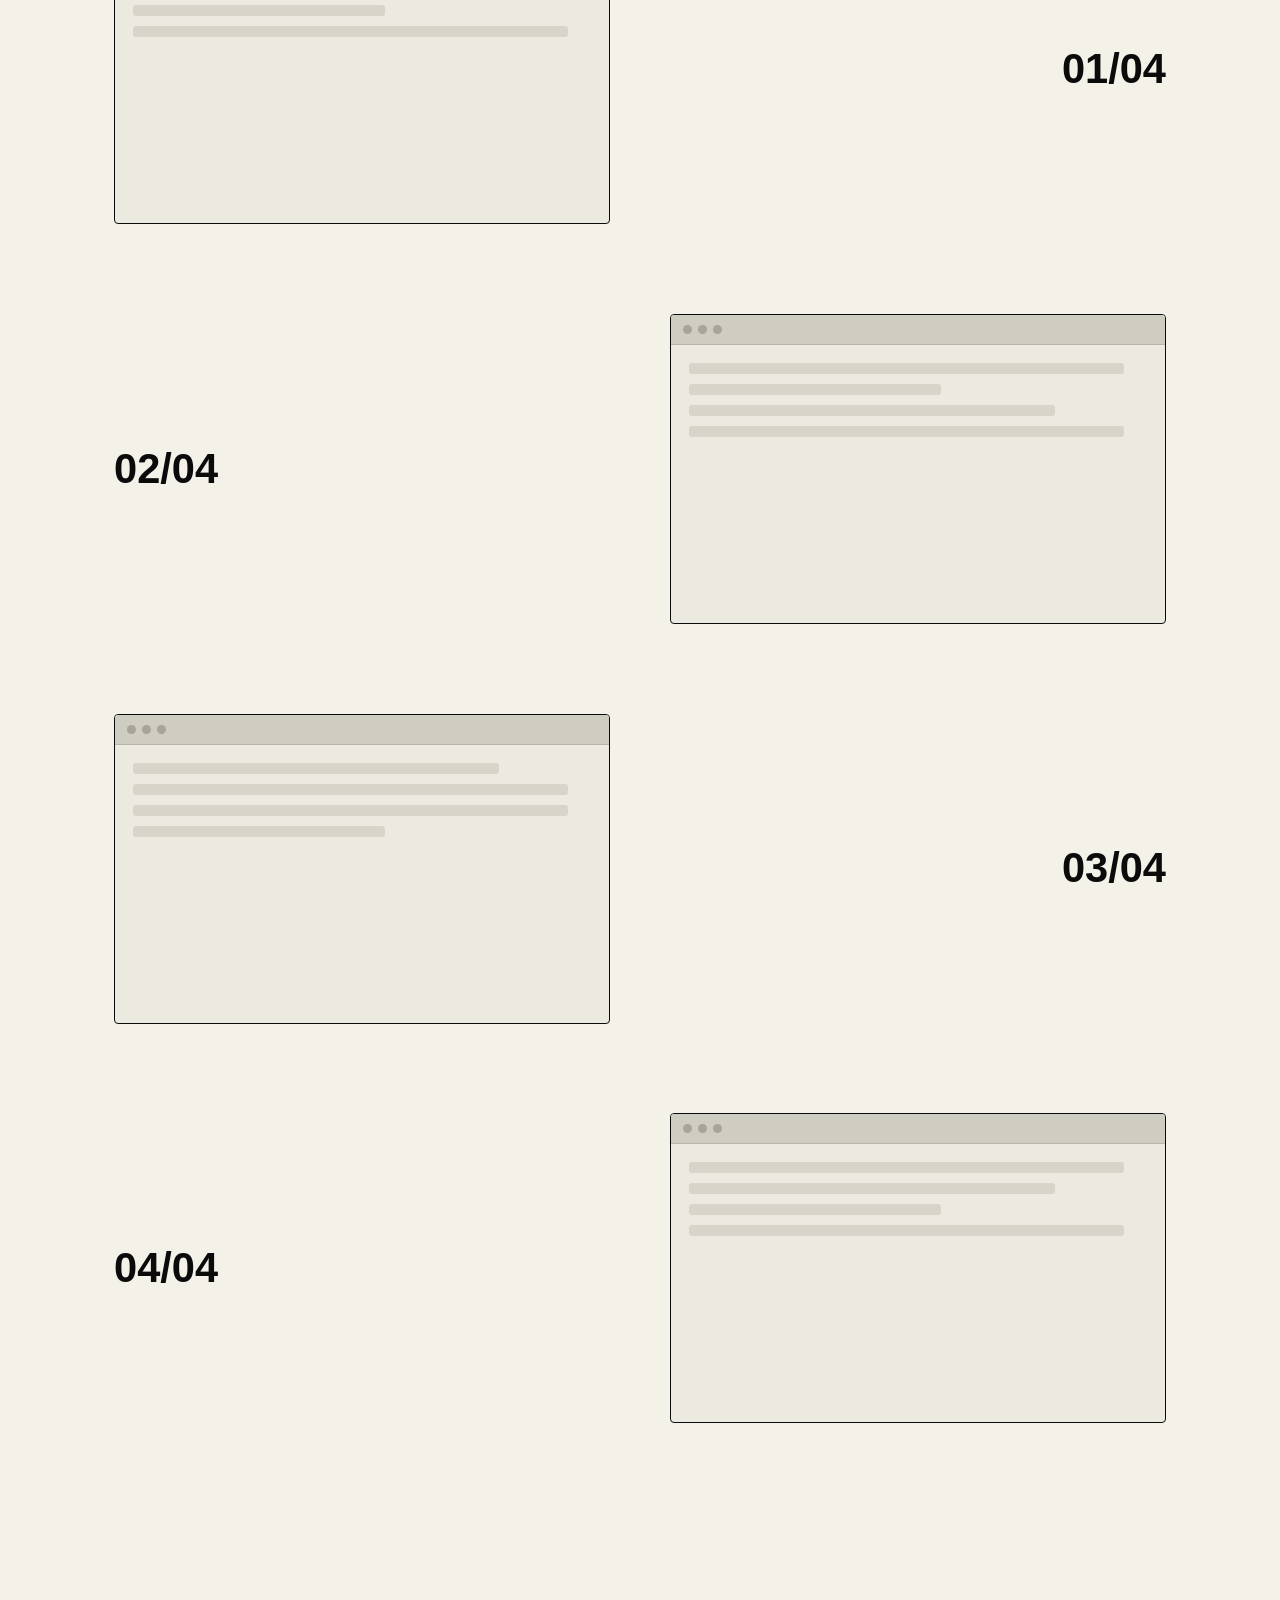
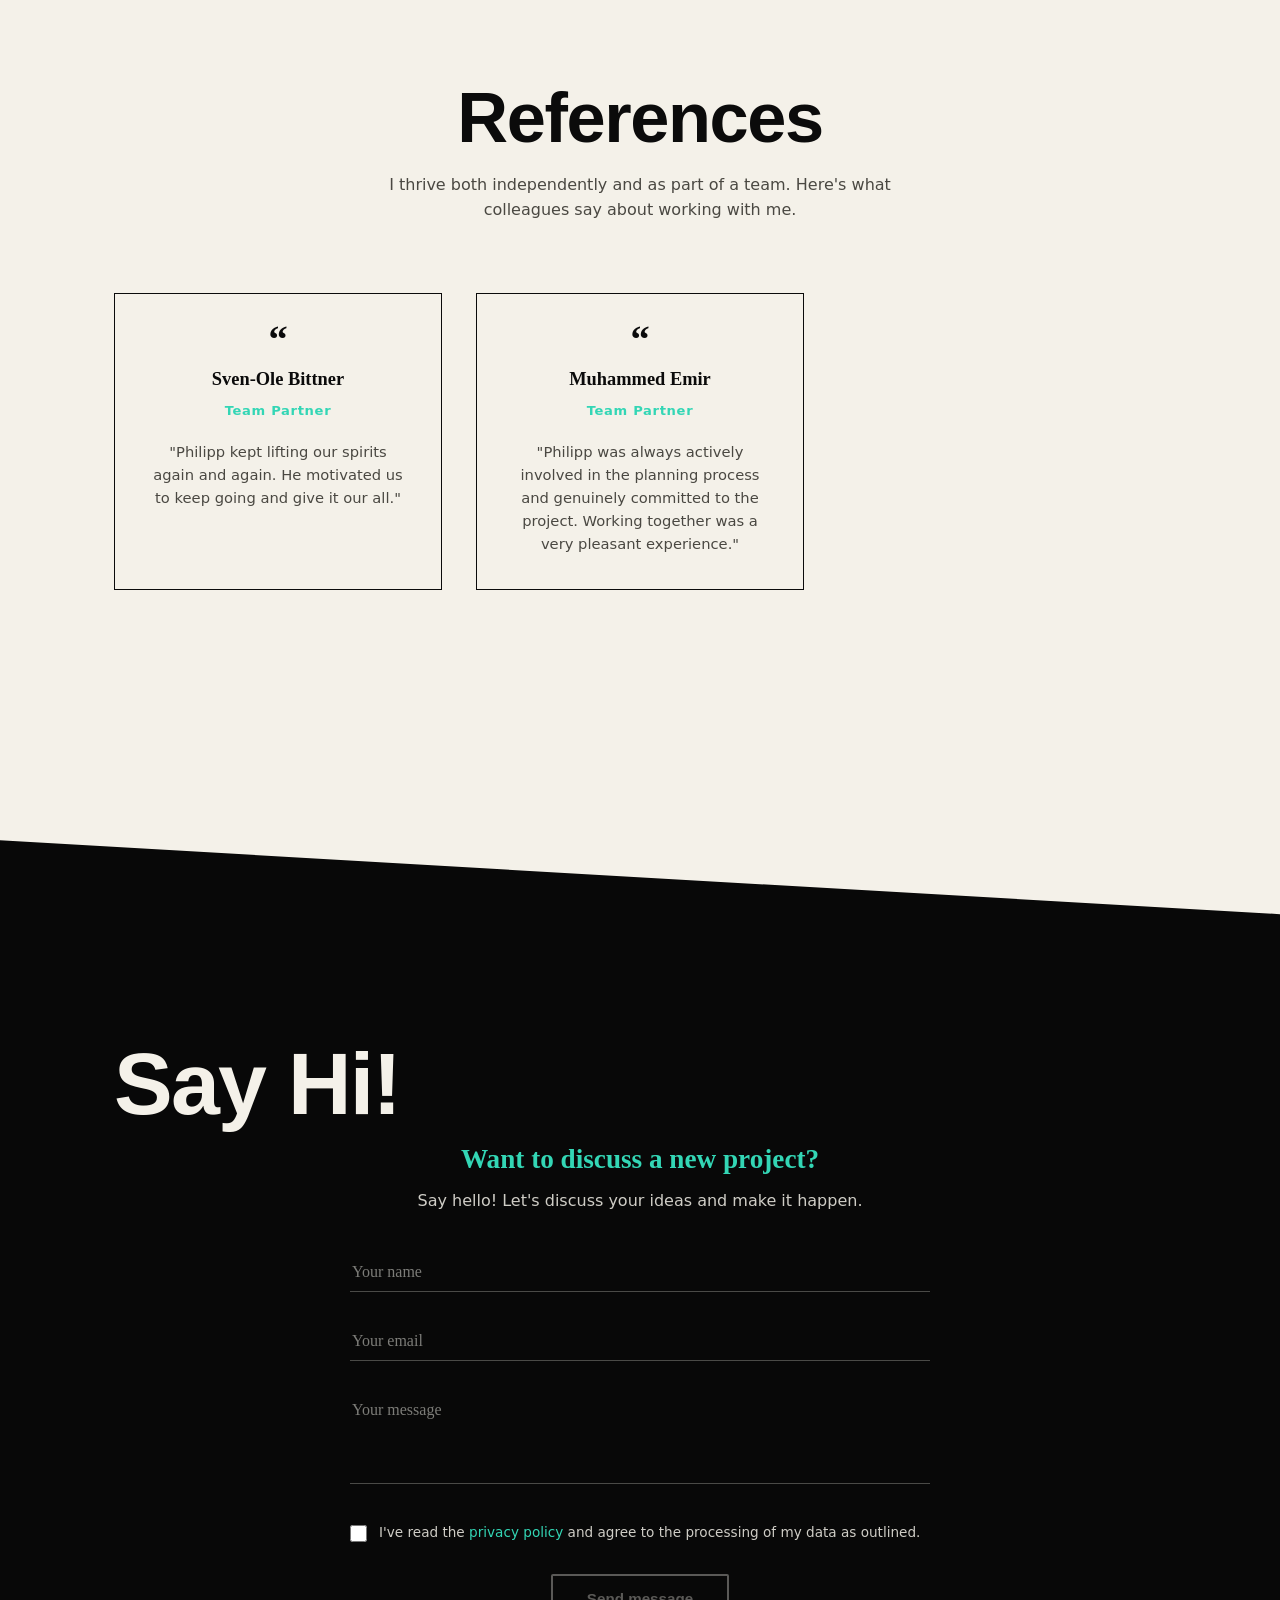
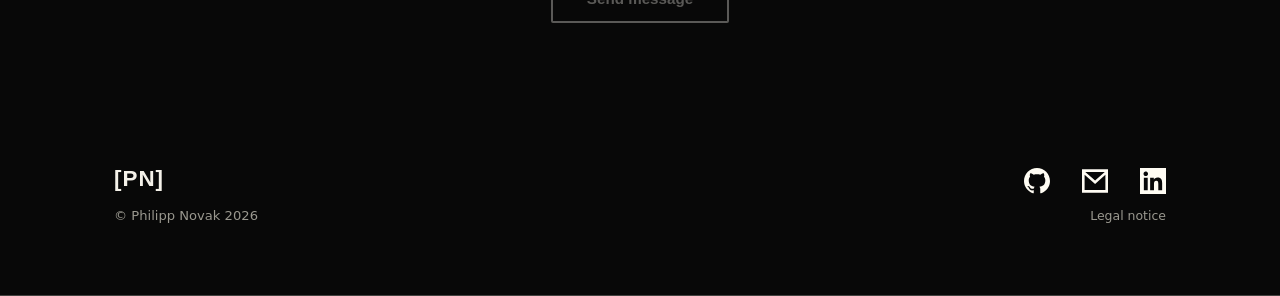
==== commit eafd3454: "added: implement contact form validation and user feedback; enhance form layout and styles" ====
--- a/index.html
+++ b/index.html
@@ -260,19 +260,25 @@
                 <p class="c-sub" data-i18n="contact_sub">Want to discuss a new project?</p>
                 <p class="c-text" data-i18n="contact_text">Say hello! Let's discuss your ideas and make it happen.</p>
                 <form id="contactForm" novalidate>
-                    <div class="form-row"><input type="text" id="f-name" data-ph="ph_name" placeholder="Your name">
-                    </div>
-                    <div class="form-row"><input type="email" id="f-email" data-ph="ph_email" placeholder="Your email">
-                    </div>
-                    <div class="form-row"><textarea id="f-msg" rows="4" data-ph="ph_msg"
-                            placeholder="Your message"></textarea></div>
+                    <div class="form-row">
+                        <input type="text" id="f-name" data-ph="ph_name" placeholder="Your name" required autocomplete="name">
+                        <small class="form-hint" data-i18n="hint_name">Your full name is required.</small>
+                    </div>
+                    <div class="form-row">
+                        <input type="email" id="f-email" data-ph="ph_email" placeholder="Your email" required autocomplete="email">
+                        <small class="form-hint" data-i18n="hint_email">Must be a valid email address.</small>
+                    </div>
+                    <div class="form-row">
+                        <textarea id="f-msg" rows="4" data-ph="ph_msg" placeholder="Your message" required></textarea>
+                        <small class="form-hint" data-i18n="hint_msg">Please describe your request.</small>
+                    </div>
                     <label class="privacy">
-                        <input type="checkbox" id="f-privacy">
+                        <input type="checkbox" id="f-privacy" required>
                         <span><span data-i18n="privacy_pre">I've read the </span><a href="#"
                                 data-i18n="privacy_link">privacy policy</a><span data-i18n="privacy_post"> and agree to
                                 the processing of my data as outlined.</span></span>
                     </label>
-                    <button type="submit" class="btn btn--ghost-light" data-i18n="send">Send message</button>
+                    <button type="submit" class="btn btn--ghost-light" data-i18n="send" disabled>Send message</button>
                     <div class="form-msg" id="formMsg" role="status"></div>
                 </form>
             </div>
@@ -284,10 +290,9 @@
                 </div>
                 <div class="footer-right">
                     <div class="socials">
-                        <a href="#" aria-label="GitHub"><!-- SVG PLACEHOLDER: GitHub Logo --></a>
-                        <a href="mailto:se@email.com"
-                            aria-label="Email"><!-- SVG PLACEHOLDER: Email/Envelope Icon --></a>
-                        <a href="#" aria-label="LinkedIn"><!-- SVG PLACEHOLDER: LinkedIn Logo --></a>
+                        <a href="#" aria-label="GitHub"><img src="./assets/img/github_menu.svg" alt="GitHub"></a>
+                        <a href="mailto:phil_novak@web.de" aria-label="Email"><img src="./assets/img/mail_menu.svg" alt="Email"></a>
+                        <a href="#" aria-label="LinkedIn"><img src="./assets/img/linkedin_menu.svg" alt="LinkedIn"></a>
                     </div>
                     <a href="#" class="legal" data-i18n="legal">Legal notice</a>
                 </div>
@@ -296,6 +301,7 @@
     </section>
 
     <script src="./i18n.js"></script>
+    <script src="./form.js"></script>
     <script src="./script.js"></script>
 
 </body>
--- a/style.css
+++ b/style.css
@@ -86,6 +86,22 @@
     transform: translateY(1px)
   }
 
+  .btn:disabled {
+    opacity: .35;
+    cursor: not-allowed;
+  }
+
+  .btn:disabled:hover {
+    background: transparent;
+    color: var(--ink);
+    transform: none;
+  }
+
+  .btn--ghost-light:disabled:hover {
+    background: transparent;
+    color: var(--cream);
+  }
+
   .btn--ghost-light {
     border-color: var(--cream);
     color: var(--cream)
@@ -120,6 +136,14 @@
 
   .logo span {
     color: var(--ink)
+  }
+
+  .site-footer .logo {
+    color: var(--cream)
+  }
+
+  .site-footer .logo span {
+    color: var(--cream)
   }
 
   .header-right {
@@ -873,7 +897,39 @@
   }
 
   .contact-inner {
-    max-width: 640px
+    display: flex;
+    flex-direction: column;
+    align-items: center;
+  }
+
+  .contact-inner h2 {
+    align-self: flex-start;
+  }
+
+  .contact .c-sub,
+  .contact .c-text {
+    text-align: center;
+  }
+
+  #contactForm {
+    width: 100%;
+    max-width: 580px;
+    display: flex;
+    flex-direction: column;
+    align-items: center;
+  }
+
+  #contactForm .form-row,
+  #contactForm .privacy {
+    width: 100%;
+  }
+
+  #contactForm .btn {
+    align-self: center;
+  }
+
+  #contactForm .form-msg {
+    text-align: center;
   }
 
   .form-row {
@@ -900,6 +956,23 @@
     border-color: var(--teal)
   }
 
+  .form-row input.is-invalid,
+  .form-row textarea.is-invalid {
+    border-color: #e05555;
+  }
+
+  .form-hint {
+    display: none;
+    margin-top: 5px;
+    font-size: .75rem;
+    color: #e05555;
+    letter-spacing: .02em;
+  }
+
+  .form-row:has(.is-invalid) .form-hint {
+    display: block;
+  }
+
   .form-row input::placeholder,
   .form-row textarea::placeholder {
     color: #7c7c78
@@ -979,7 +1052,7 @@
   }
 
   .footer-left .logo span {
-    color: var(--teal)
+    color: var(--cream)
   }
 
   .footer-left p {
@@ -997,7 +1070,7 @@
 
   .socials {
     display: flex;
-    gap: 20px
+    gap: 32px
   }
 
   .socials a {
@@ -1008,6 +1081,18 @@
   .socials a:hover {
     color: var(--teal);
     transform: translateY(-3px)
+  }
+
+  .socials a img {
+    width: 26px;
+    height: 26px;
+    display: block;
+    transition: opacity .2s ease, transform .2s ease;
+  }
+
+  .socials a:hover img {
+    opacity: .7;
+    transform: translateY(-3px);
   }
 
   .footer-right .legal {
@@ -1152,6 +1237,18 @@
     }
   }
 
+  /* ---------- widescreen ---------- */
+  @media(min-width: 1440px) {
+    .hero .wrap {
+      display: flex;
+      justify-content: center;
+    }
+
+    .scroll-down {
+      bottom: 72px;
+    }
+  }
+
   @media(prefers-reduced-motion:reduce) {
     html {
       scroll-behavior: auto
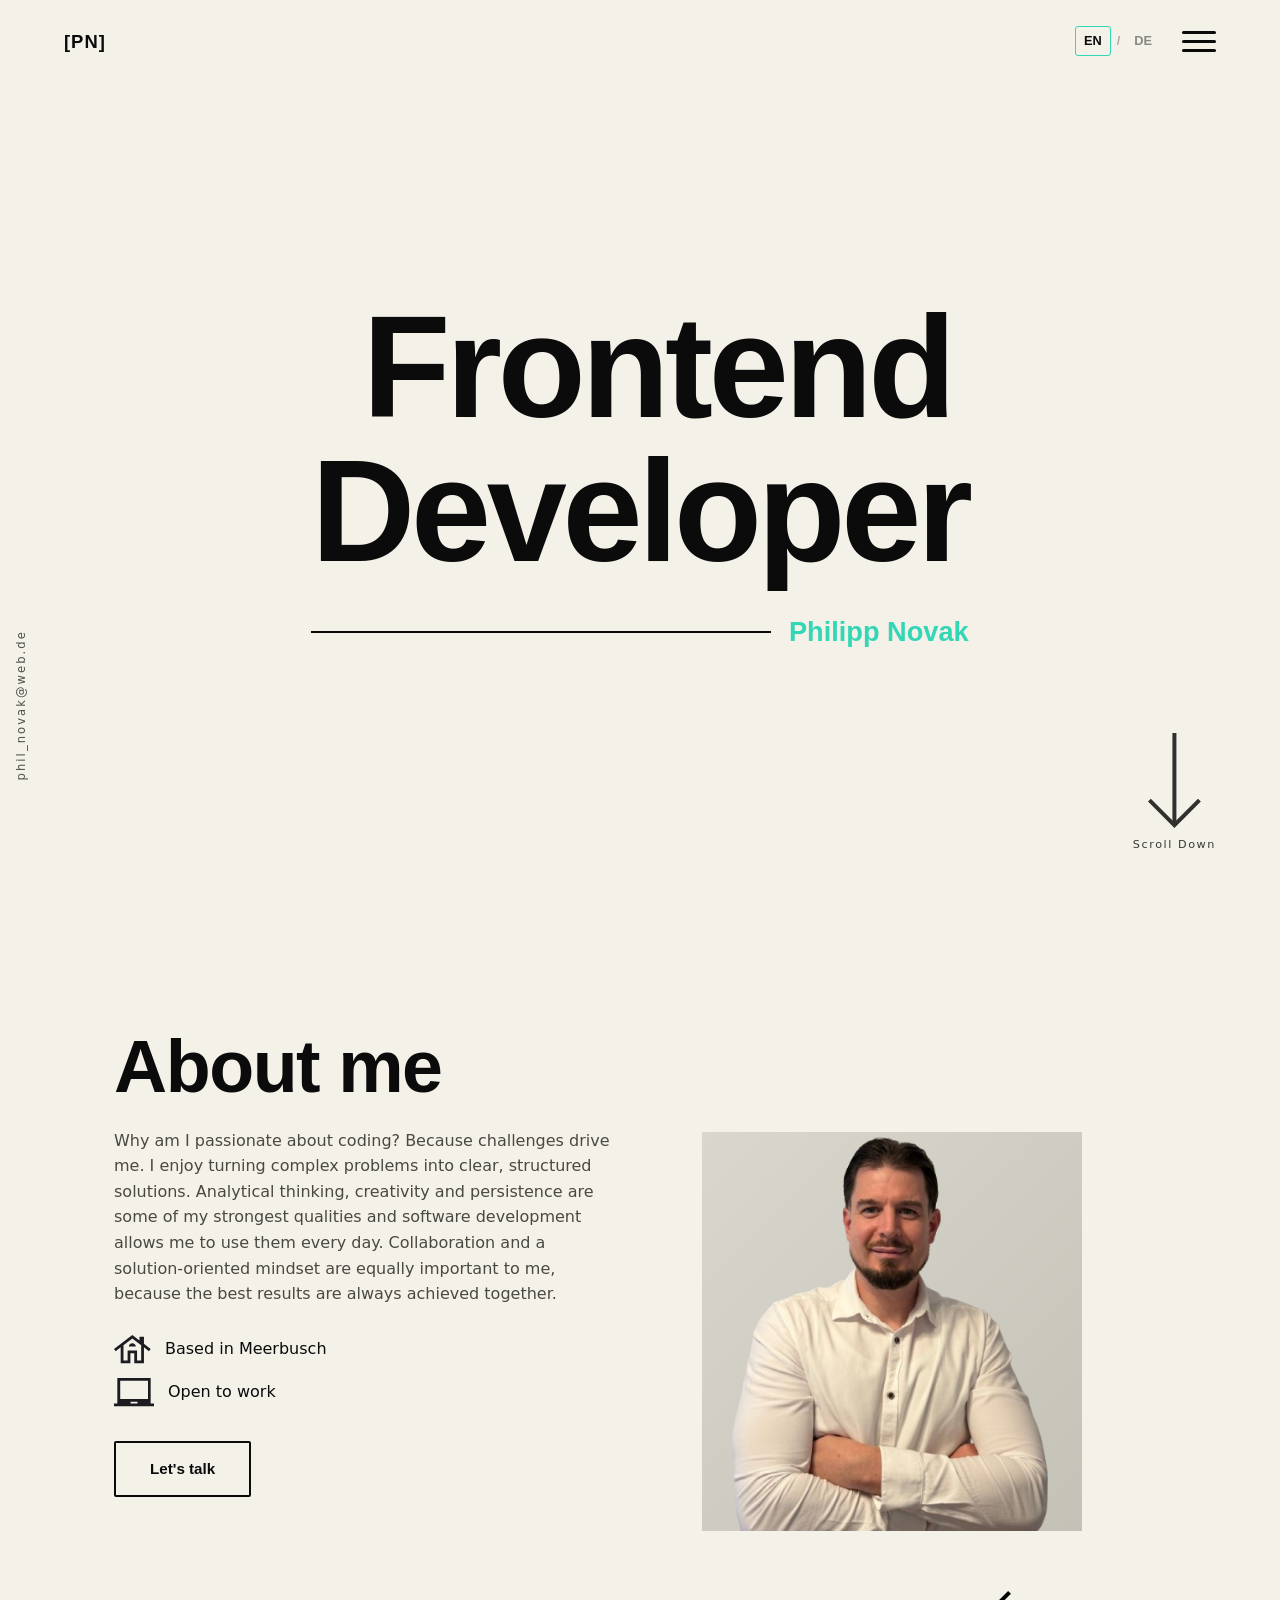
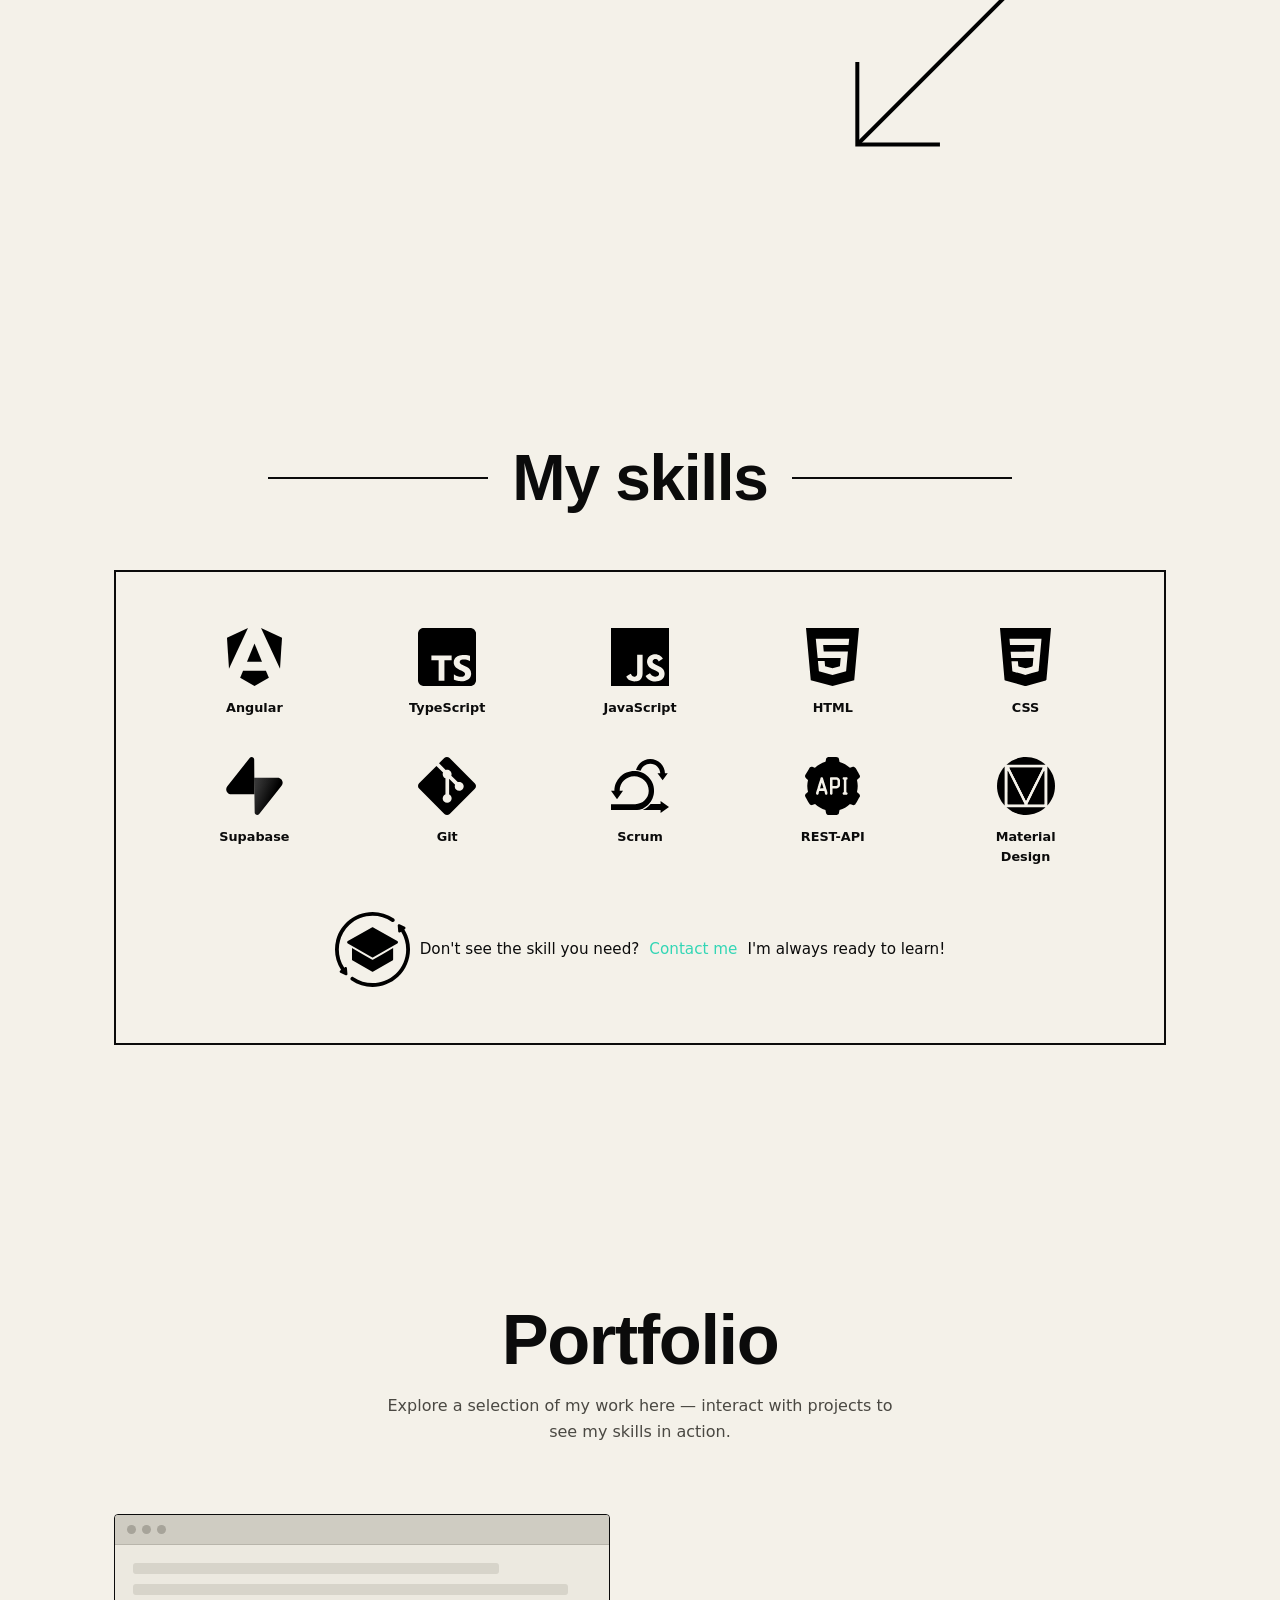
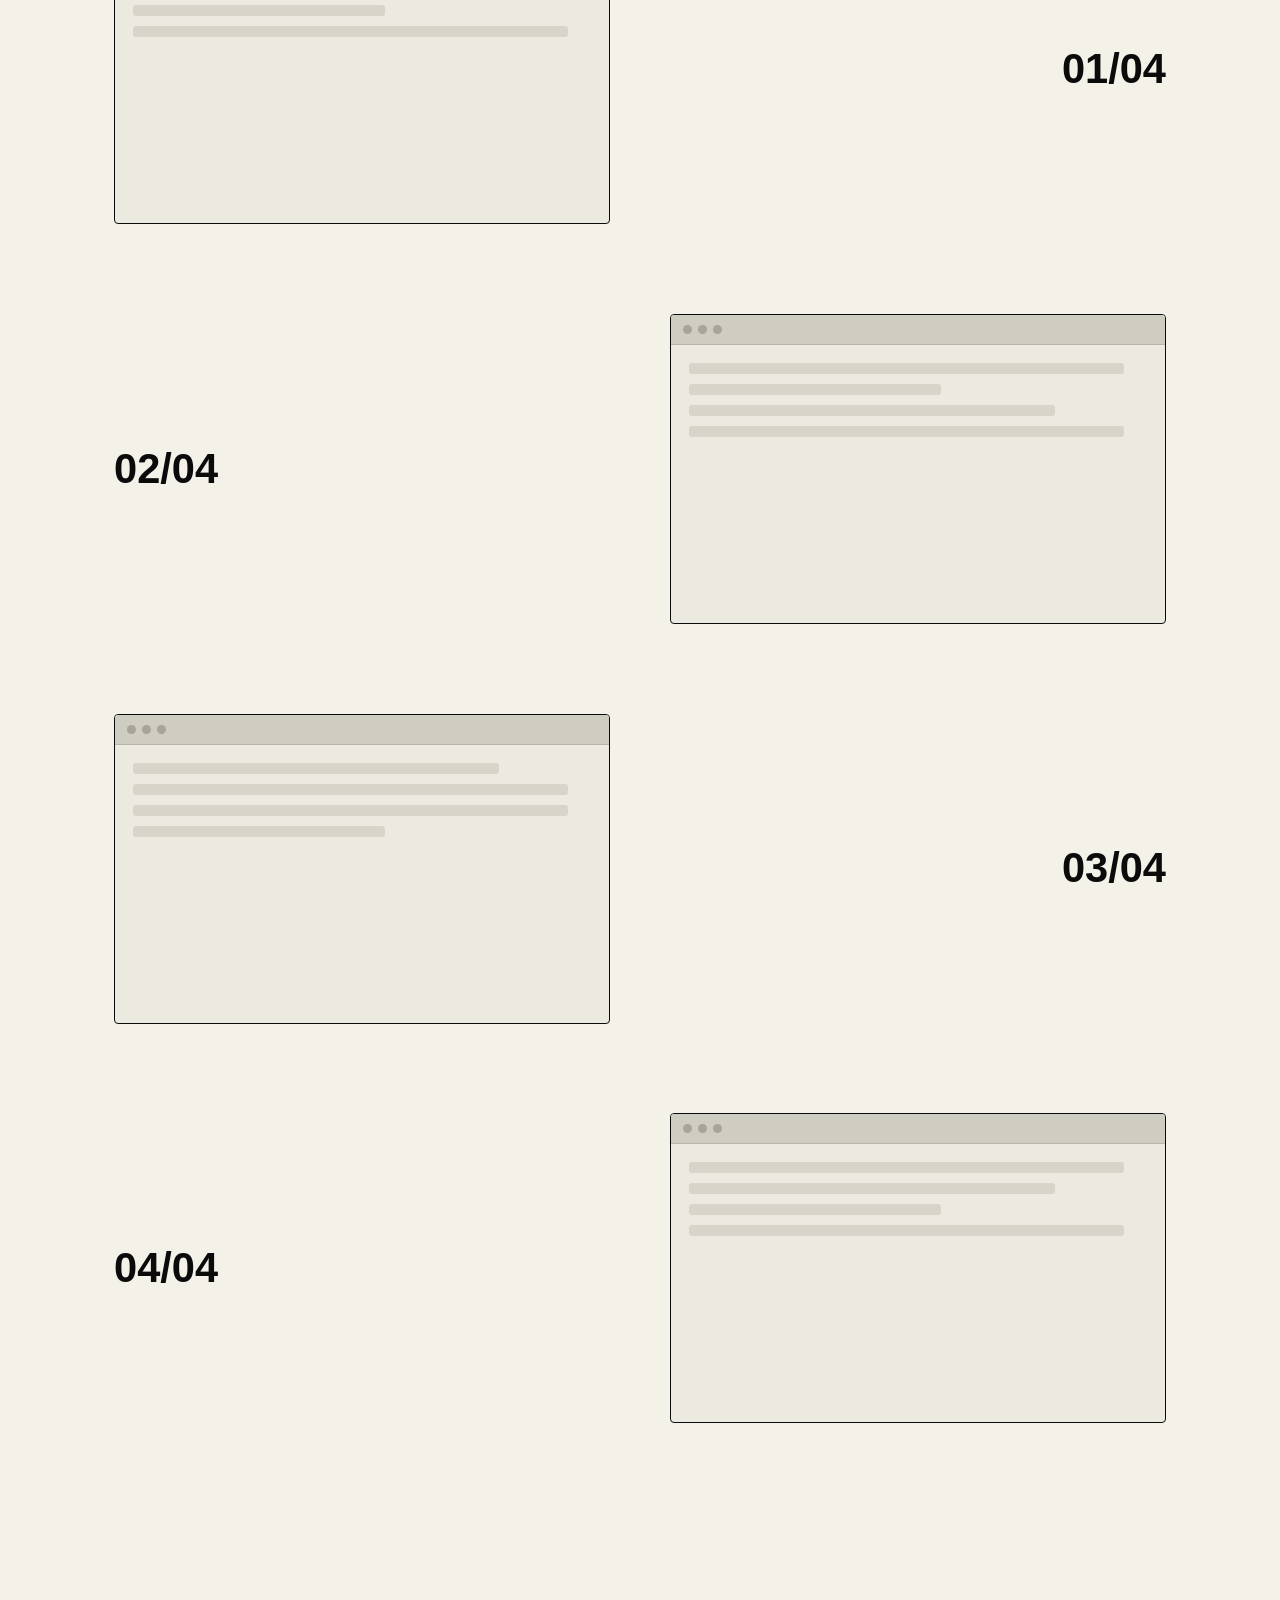
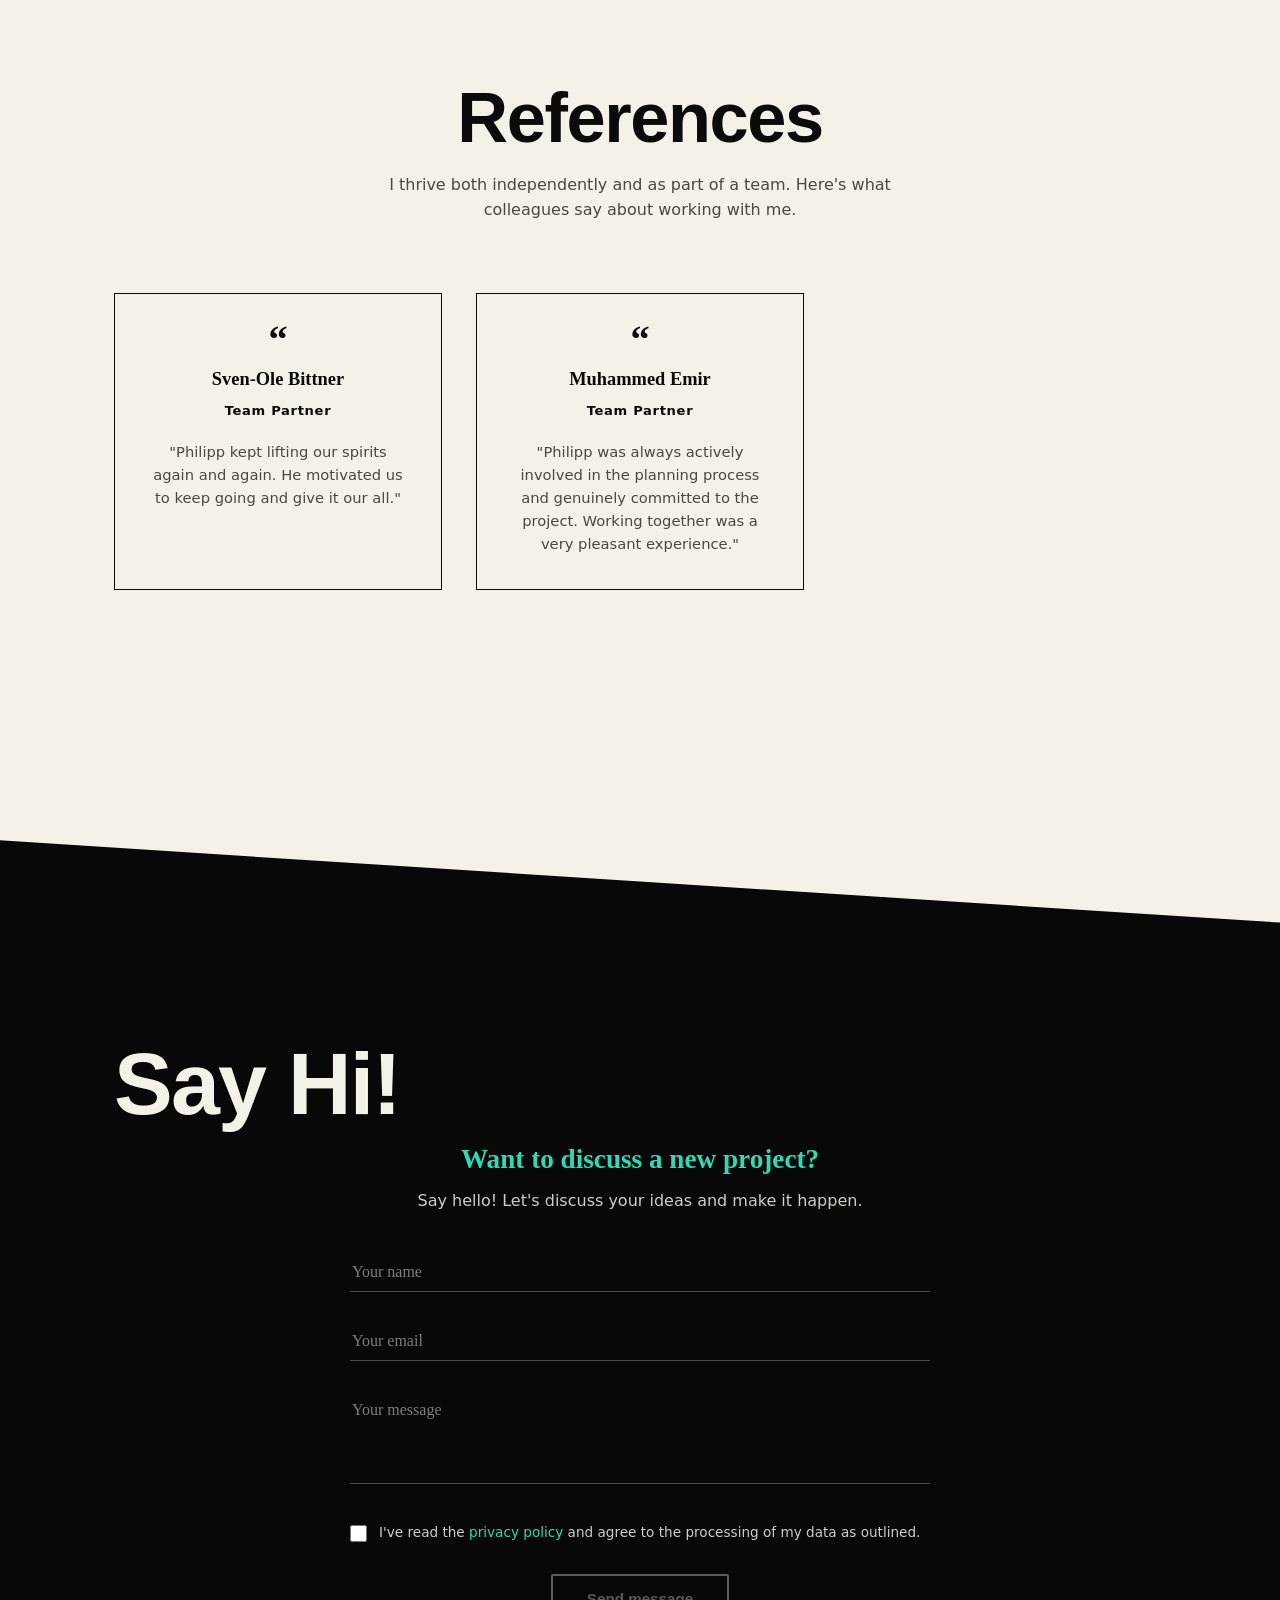
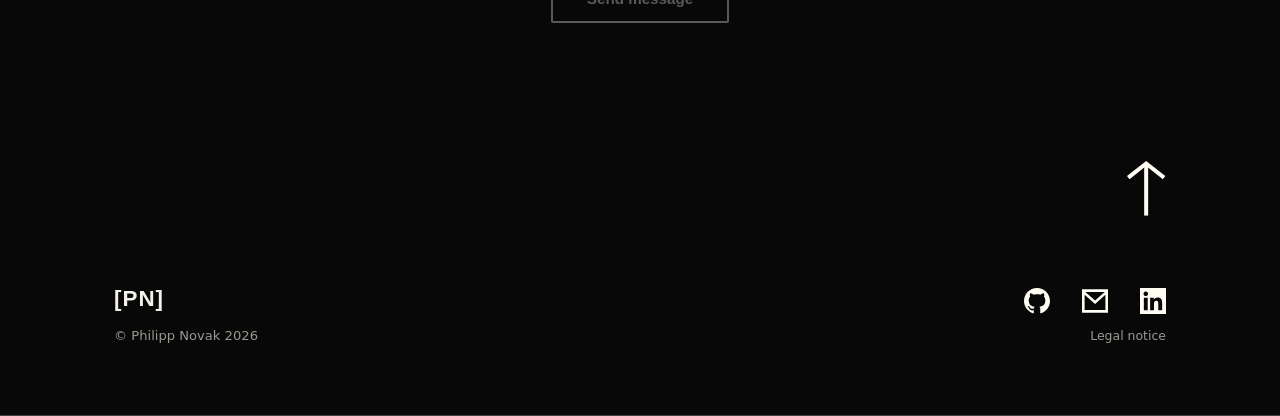
==== commit 7a9a6249: "refactor: update contact section layout; add footer email and back to top icon" ====
--- a/index.html
+++ b/index.html
@@ -251,9 +251,6 @@
 
     <!-- CONTACT -->
     <section id="contact" class="contact">
-        <a class="to-top" href="#top" aria-label="Back to top">
-            <!-- SVG PLACEHOLDER: Arrow Up -->
-        </a>
         <div class="wrap">
             <div class="contact-inner">
                 <h2 data-i18n="contact_title">Say Hi!</h2>
@@ -286,9 +283,13 @@
             <footer class="site-footer">
                 <div class="footer-left">
                     <a href="#top" class="logo">[P<span>N</span>]</a>
+                    <a href="mailto:phil_novak@web.de" class="footer-email">phil_novak@web.de</a>
                     <p>© Philipp Novak 2026</p>
                 </div>
                 <div class="footer-right">
+                    <a href="#top" class="footer-up" aria-label="Back to top">
+                        <img src="./assets/img/icons/arrow_up.svg" alt="">
+                    </a>
                     <div class="socials">
                         <a href="#" aria-label="GitHub"><img src="./assets/img/github_menu.svg" alt="GitHub"></a>
                         <a href="mailto:phil_novak@web.de" aria-label="Email"><img src="./assets/img/mail_menu.svg" alt="Email"></a>
--- a/style.css
+++ b/style.css
@@ -829,12 +829,12 @@
     align-items: center;
     text-align: center;
     gap: 6px;
-    transition: transform .25s ease, box-shadow .25s ease;
+    transition: transform .25s ease, box-shadow .25s ease, border-color .25s ease;
   }
 
   .ref-card:hover {
     transform: translateY(-5px);
-    box-shadow: 8px 8px 0 var(--ink)
+    border-color: var(--teal);
   }
 
   .ref-card .quote {
@@ -853,7 +853,7 @@
   }
 
   .ref-card .ref-role {
-    color: var(--teal);
+    color: var(--ink);
     font-weight: 600;
     font-size: .82rem;
     letter-spacing: .05em;
@@ -1016,25 +1016,17 @@
     color: #ff8d7a
   }
 
-  .to-top {
-    position: absolute;
-    right: clamp(20px, 5vw, 64px);
-    top: clamp(120px, 16vw, 200px);
-    display: flex;
-    flex-direction: column;
-    align-items: center;
-    gap: 6px;
-    color: var(--cream);
-    font-size: .65rem;
-    letter-spacing: .12em;
-  }
-
-  .to-top:hover svg {
-    transform: translateY(-5px)
-  }
-
-  .to-top svg {
-    transition: transform .25s ease
+  .footer-up {
+    margin-bottom: 60px;
+  }
+
+  .footer-up img {
+    display: block;
+    transition: transform .25s ease;
+  }
+
+  .footer-up:hover img {
+    transform: translateY(-6px);
   }
 
   .site-footer {
@@ -1055,6 +1047,10 @@
     color: var(--cream)
   }
 
+  .footer-email {
+    display: none;
+  }
+
   .footer-left p {
     color: #9a988f;
     font-size: .82rem;
@@ -1199,10 +1195,6 @@
       display: none
     }
 
-    .to-top {
-      top: auto;
-      bottom: 40px
-    }
 
     .about-photo-col {
       max-width: 280px;
@@ -1249,6 +1241,48 @@
     }
   }
 
+  @media(max-width: 360px) {
+    .site-footer {
+      flex-direction: column;
+      align-items: center;
+      text-align: center;
+      gap: 16px;
+    }
+
+    .footer-left,
+    .footer-right {
+      display: contents;
+    }
+
+    .footer-up {
+      display: none;
+    }
+
+    .socials {
+      order: 1;
+      justify-content: center;
+    }
+
+    .footer-left .logo {
+      order: 2;
+    }
+
+    .footer-email {
+      display: block;
+      order: 3;
+      color: #9a988f;
+      font-size: .82rem;
+    }
+
+    .footer-right .legal {
+      order: 4;
+    }
+
+    .footer-left p {
+      display: none;
+    }
+  }
+
   @media(prefers-reduced-motion:reduce) {
     html {
       scroll-behavior: auto
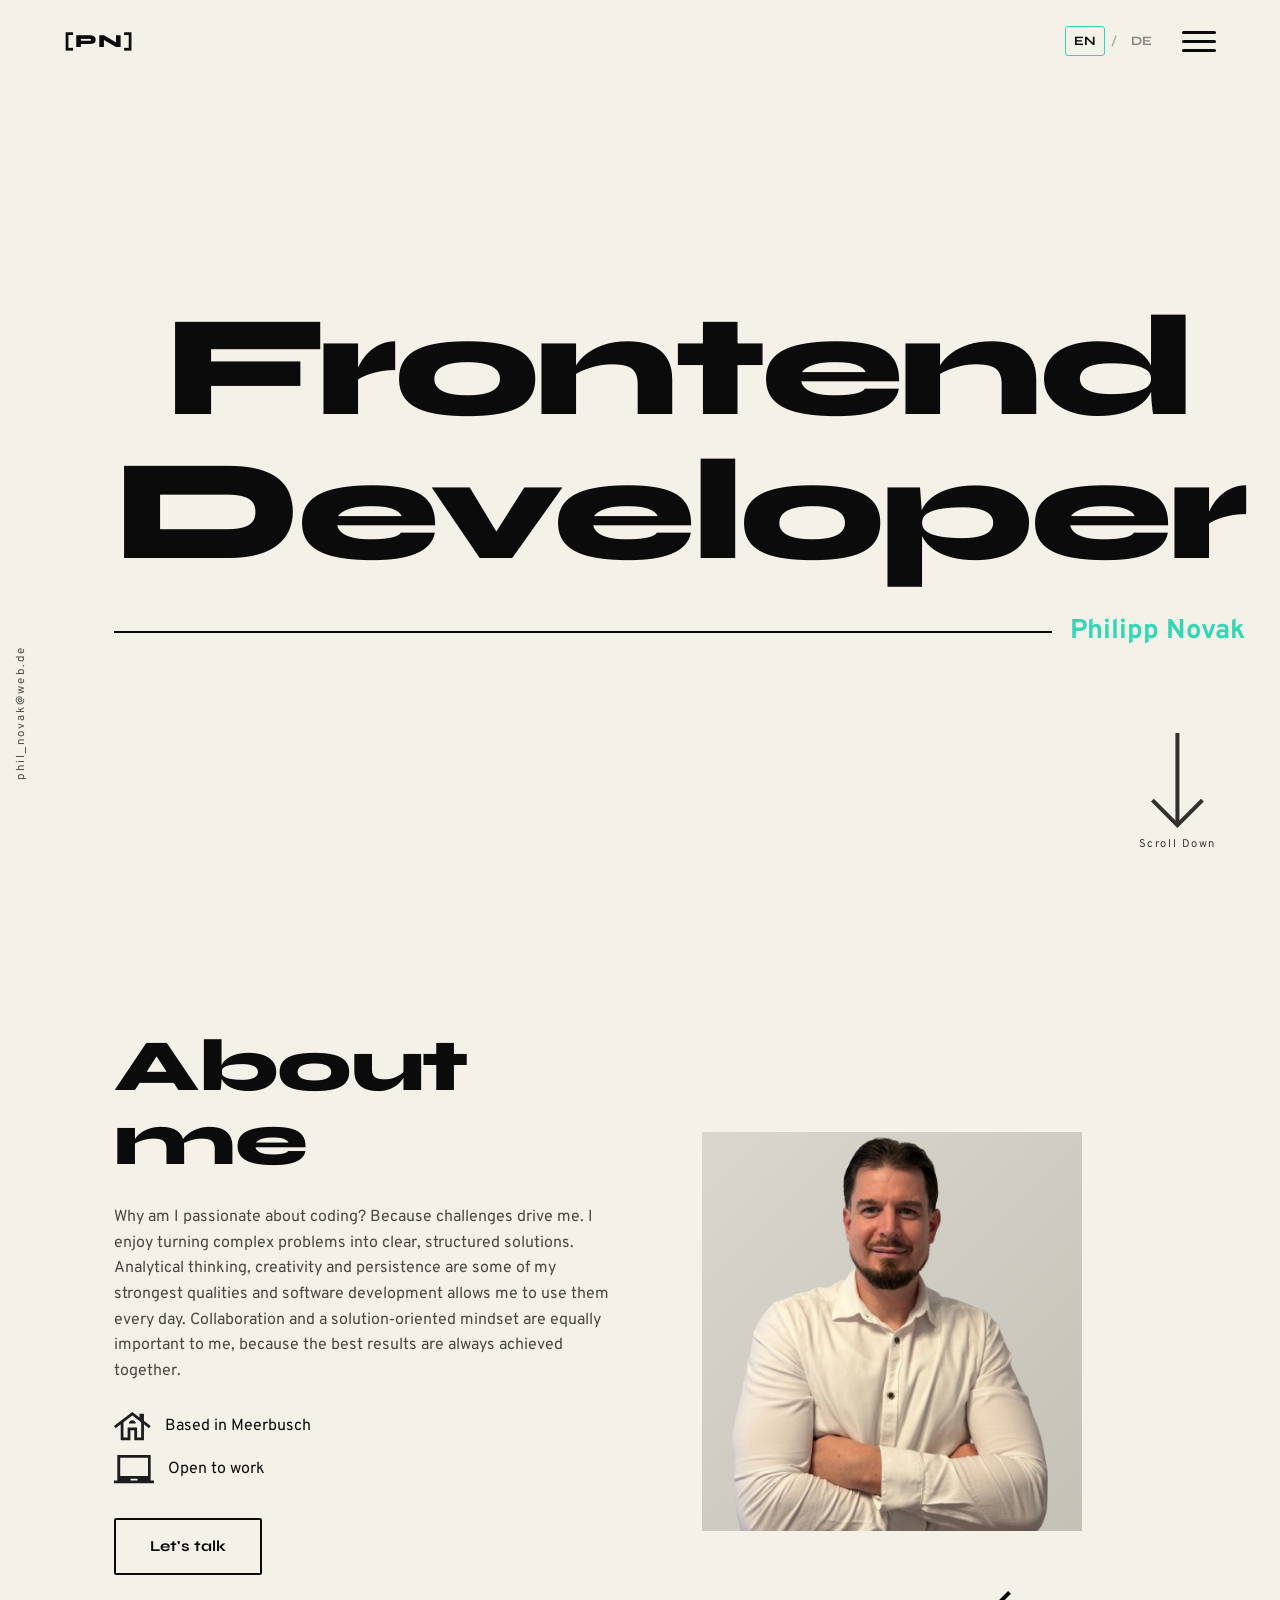
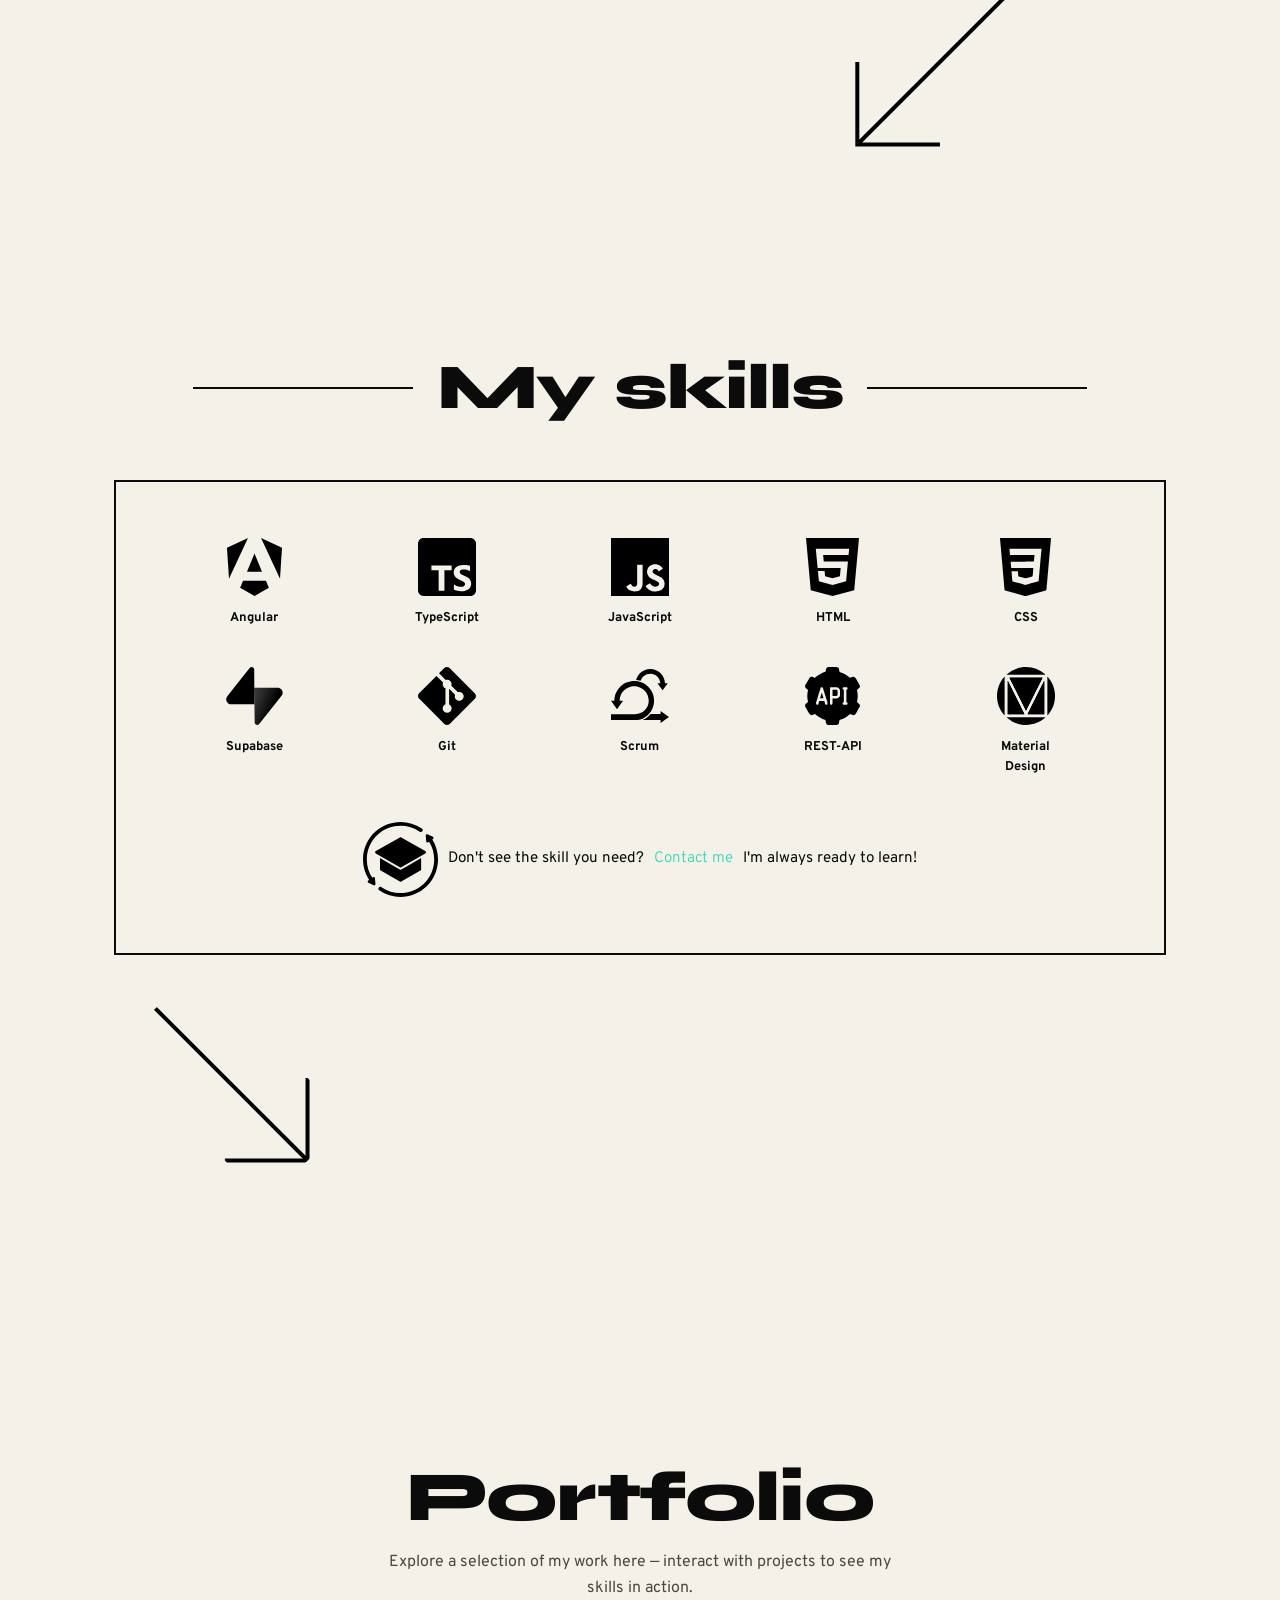
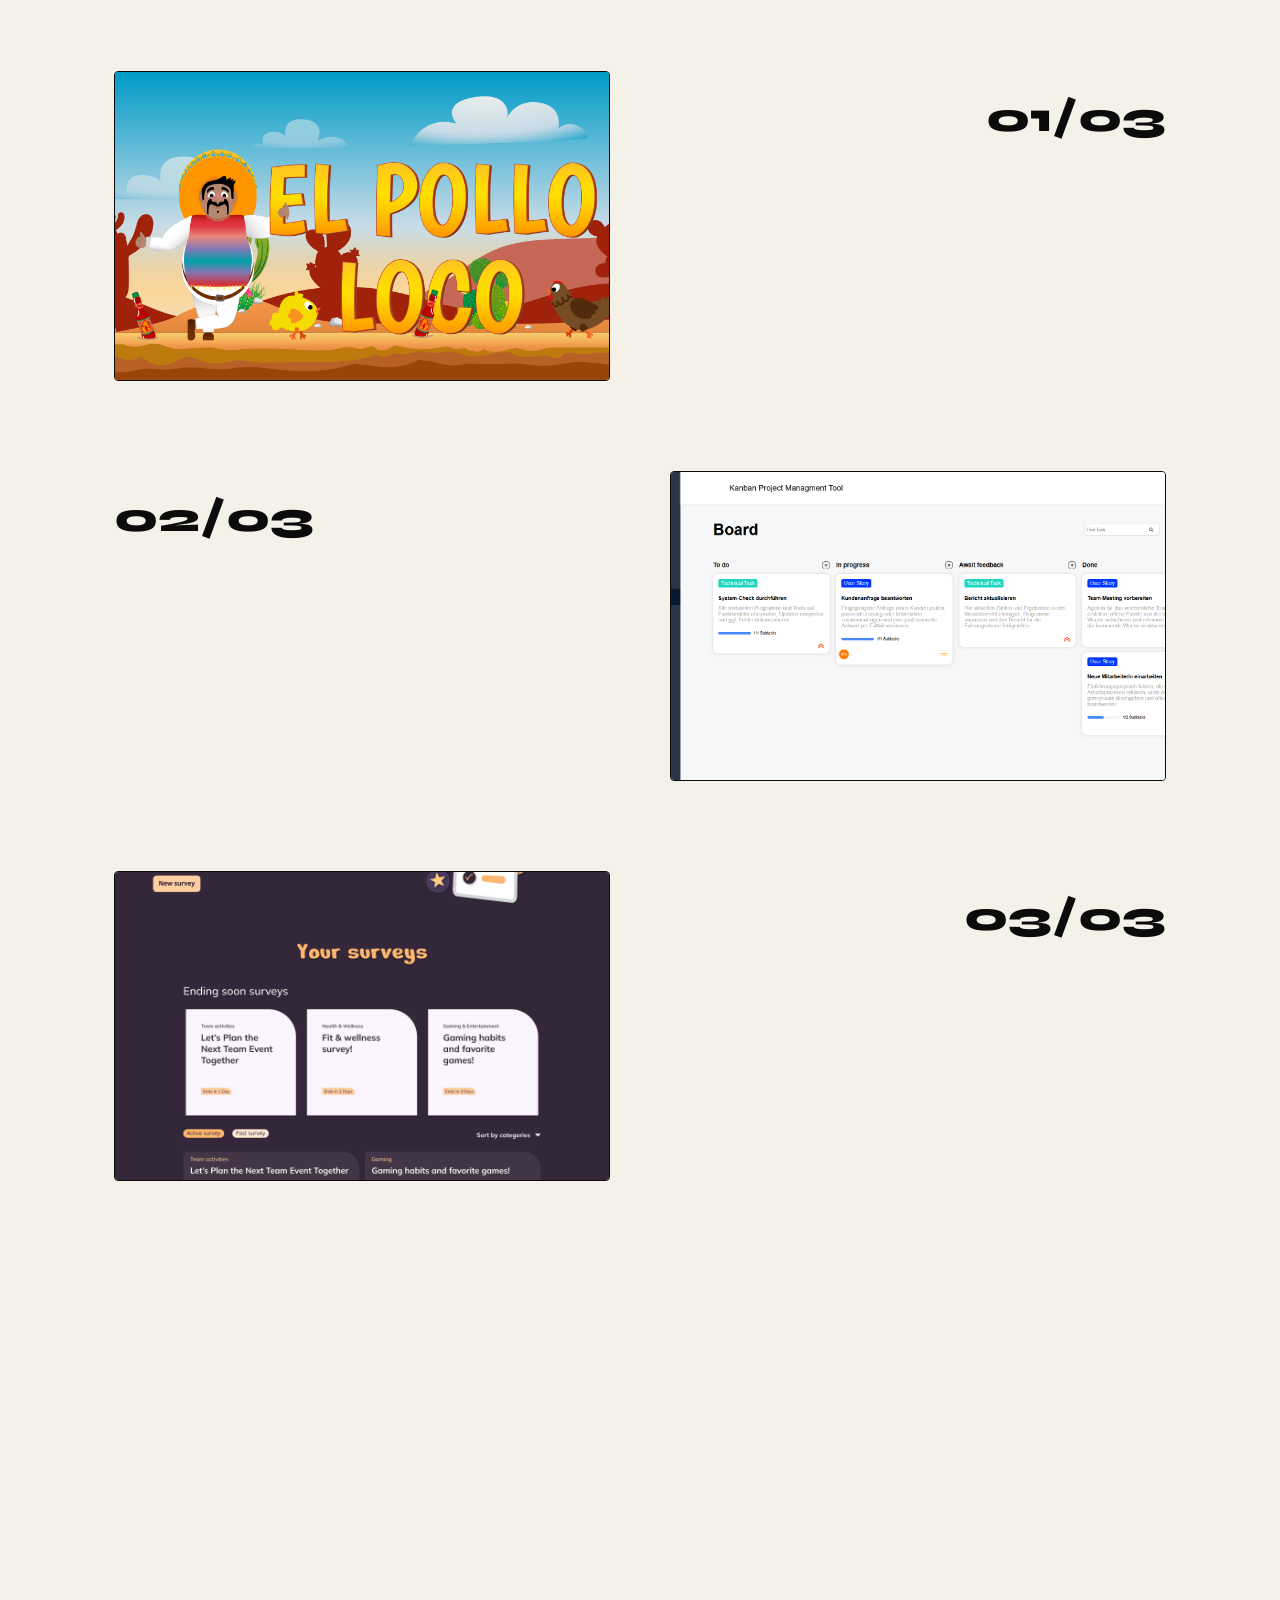
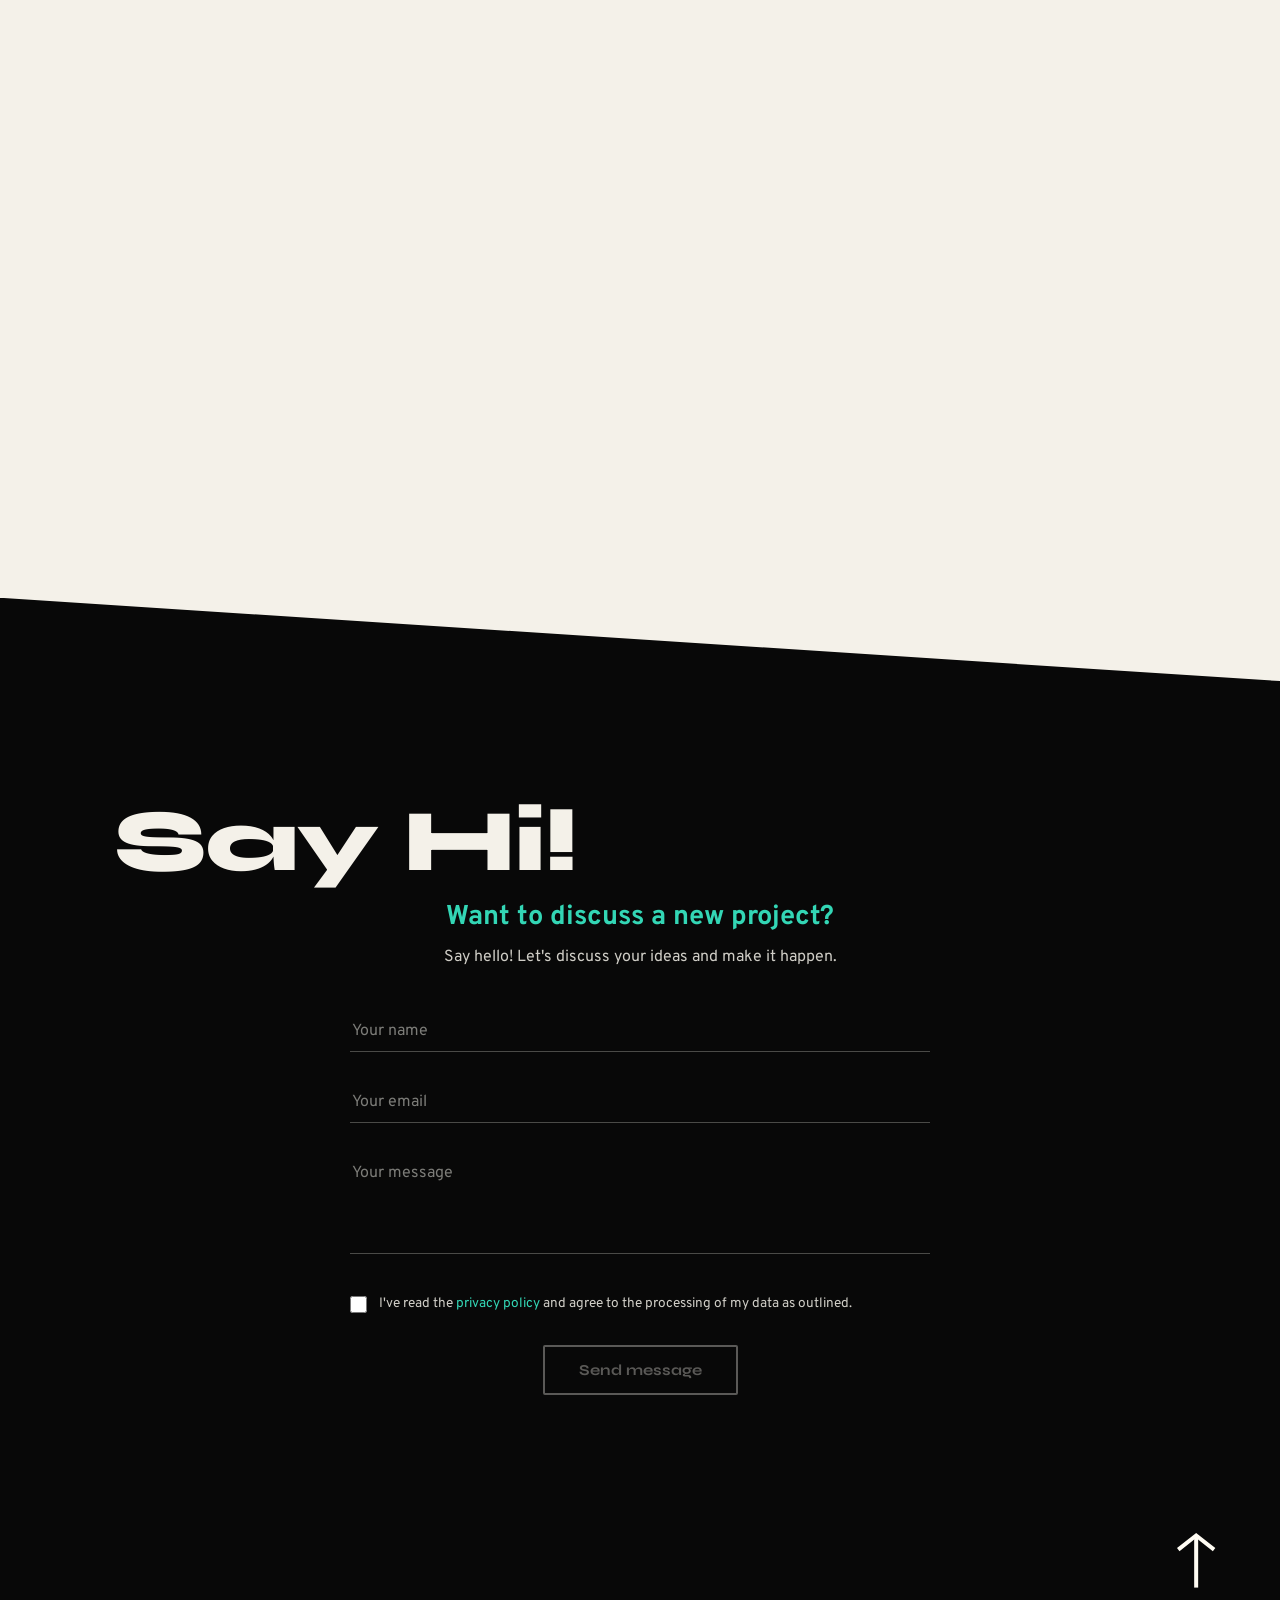
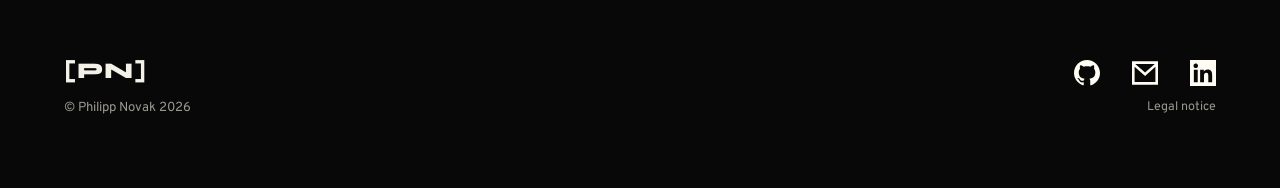
==== commit 4f1f5400: "Add contact form functionality, internationalization support, and privacy policy page - Implemented " ====
--- a/index.html
+++ b/index.html
@@ -13,7 +13,7 @@
 
     <!-- HEADER -->
     <header class="site-header">
-        <a href="#top" class="logo">[P<span>N</span>]</a>
+        <span class="logo">[P<span>N</span>]</span>
         <div class="header-right">
             <div class="lang" aria-label="Language switch">
                 <button data-lang="en" class="is-active">EN</button>
@@ -43,7 +43,8 @@
                 </div>
                 <div class="menu-socials">
                     <a href="#" aria-label="GitHub"><img src="./assets/img/github_menu.svg" alt="GitHub"></a>
-                    <a href="mailto:phil_novak@web.de" aria-label="Email"><img src="./assets/img/mail_menu.svg" alt="Email"></a>
+                    <a href="mailto:phil_novak@web.de" aria-label="Email"><img src="./assets/img/mail_menu.svg"
+                            alt="Email"></a>
                     <a href="#" aria-label="LinkedIn"><img src="./assets/img/linkedin_menu.svg" alt="LinkedIn"></a>
                 </div>
             </div>
@@ -109,24 +110,38 @@
             </div>
             <div class="skills-box reveal">
                 <div class="skills-grid">
-                    <div class="skill"><span class="ico"><img src="./assets/img/icon_angular.svg" alt="Angular"></span><span>Angular</span></div>
-                    <div class="skill"><span class="ico"><img src="./assets/img/icon_typescript.svg" alt="TypeScript"></span><span>TypeScript</span></div>
-                    <div class="skill"><span class="ico"><img src="./assets/img/icon_javascript.svg" alt="JavaScript"></span><span>JavaScript</span></div>
-                    <div class="skill"><span class="ico"><img src="./assets/img/icon_html.svg" alt="HTML"></span><span>HTML</span></div>
-                    <div class="skill"><span class="ico"><img src="./assets/img/icon_css.svg" alt="CSS"></span><span>CSS</span></div>
-                    <div class="skill"><span class="ico"><img src="./assets/img/icon_supabase.svg" alt="Supabase"></span><span>Supabase</span></div>
-                    <div class="skill"><span class="ico"><img src="./assets/img/icon_git.svg" alt="Git"></span><span>Git</span></div>
-                    <div class="skill"><span class="ico"><img src="./assets/img/icon_scrum.svg" alt="Scrum"></span><span>Scrum</span></div>
-                    <div class="skill"><span class="ico"><img src="./assets/img/icon_api.svg" alt="REST-API"></span><span>REST-API</span></div>
-                    <div class="skill"><span class="ico"><img src="./assets/img/icon_material.svg" alt="Material Design"></span><span>Material<br>Design</span></div>
+                    <div class="skill"><span class="ico"><img src="./assets/img/icon_angular.svg"
+                                alt="Angular"></span><span>Angular</span></div>
+                    <div class="skill"><span class="ico"><img src="./assets/img/icon_typescript.svg"
+                                alt="TypeScript"></span><span>TypeScript</span></div>
+                    <div class="skill"><span class="ico"><img src="./assets/img/icon_javascript.svg"
+                                alt="JavaScript"></span><span>JavaScript</span></div>
+                    <div class="skill"><span class="ico"><img src="./assets/img/icon_html.svg"
+                                alt="HTML"></span><span>HTML</span></div>
+                    <div class="skill"><span class="ico"><img src="./assets/img/icon_css.svg"
+                                alt="CSS"></span><span>CSS</span></div>
+                    <div class="skill"><span class="ico"><img src="./assets/img/icon_supabase.svg"
+                                alt="Supabase"></span><span>Supabase</span></div>
+                    <div class="skill"><span class="ico"><img src="./assets/img/icon_git.svg"
+                                alt="Git"></span><span>Git</span></div>
+                    <div class="skill"><span class="ico"><img src="./assets/img/icon_scrum.svg"
+                                alt="Scrum"></span><span>Scrum</span></div>
+                    <div class="skill"><span class="ico"><img src="./assets/img/icon_api.svg"
+                                alt="REST-API"></span><span>REST-API</span></div>
+                    <div class="skill"><span class="ico"><img src="./assets/img/icon_material.svg"
+                                alt="Material Design"></span><span>Material<br>Design</span></div>
                 </div>
                 <div class="skills-foot">
                     <img src="./assets/img/icon_learning.svg" alt="">
                     <span data-i18n="skills_q">Don't see the skill you need?</span>
-                    <a href="#contact" class="skills-contact"><span data-i18n="skills_contact_verb">Contact</span> <span class="skills-contact-obj" data-i18n="skills_contact_obj">me</span></a>
+                    <a href="#contact" class="skills-contact"><span data-i18n="skills_contact_verb">Contact</span> <span
+                            class="skills-contact-obj" data-i18n="skills_contact_obj">me</span></a>
                     <span data-i18n="skills_end">I'm always ready to learn!</span>
                 </div>
             </div>
+            <a href="#portfolio" class="skills-arrow reveal" aria-label="To Portfolio">
+                <img src="./assets/img/icons/arrow_right.svg" alt="">
+            </a>
         </div>
         <a class="diag bl" href="#portfolio" aria-label="Next section">
             <!-- SVG PLACEHOLDER: Diagonal Arrow Down -->
@@ -144,74 +159,82 @@
 
             <div class="proj reveal">
                 <div class="proj-media">
-                    <div class="mock-bar"><i></i><i></i><i></i></div>
-                    <div class="mock-body">
-                        <div class="mock-line m"></div>
-                        <div class="mock-line l"></div>
-                        <div class="mock-line s"></div>
-                        <div class="mock-line l"></div>
-                    </div>
-                    <div class="proj-overlay"><span class="tags">Angular · TypeScript</span>
-                        <h3>Project One</h3>
-                        <div class="proj-links"><a href="#" data-i18n="proj_live">Live</a><a href="#"
-                                data-i18n="proj_code">GitHub</a></div>
-                    </div>
-                </div>
-                <div class="proj-num">01/04</div>
+                    <div class="proj-clip">
+                        <img src="./assets/img/project-images/el-pollo-loco.png" alt="El Pollo Loco">
+                    </div>
+                    <a href="../El_Pollo_Loco/" target="_blank" rel="noopener" class="proj-arrow" aria-label="View live project">
+                        <img class="arr-down" src="./assets/img/icons/arrow_down_project.svg" alt="">
+                        <img class="arr-up" src="./assets/img/icons/arrow_up_project.svg" alt="">
+                    </a>
+                </div>
+                <div class="proj-num">
+                    <span class="proj-count">01/03</span>
+                    <div class="proj-hover-info">
+                        <h3 class="proj-title">El Pollo Loco</h3>
+                        <div class="proj-langs">
+                            <span>HTML</span>
+                            <span>CSS</span>
+                            <span>JavaScript</span>
+                        </div>
+                        <p class="proj-desc" data-i18n="proj1_desc">A jump-and-run browser game built with
+                            JavaScript using object-oriented programming principles.</p>
+                        <a href="https://github.com/novakovic29/El_Pollo_Loco" target="_blank" rel="noopener" class="proj-gh" data-i18n="proj_code">GitHub</a>
+                    </div>
+                </div>
             </div>
 
             <div class="proj reverse reveal">
                 <div class="proj-media">
-                    <div class="mock-bar"><i></i><i></i><i></i></div>
-                    <div class="mock-body">
-                        <div class="mock-line l"></div>
-                        <div class="mock-line s"></div>
-                        <div class="mock-line m"></div>
-                        <div class="mock-line l"></div>
-                    </div>
-                    <div class="proj-overlay"><span class="tags">JavaScript · HTML · CSS</span>
-                        <h3>Project Two</h3>
-                        <div class="proj-links"><a href="#" data-i18n="proj_live">Live</a><a href="#"
-                                data-i18n="proj_code">GitHub</a></div>
-                    </div>
-                </div>
-                <div class="proj-num">02/04</div>
+                    <div class="proj-clip">
+                        <img src="./assets/img/project-images/join.png" alt="Join">
+                    </div>
+                    <a href="../join/" target="_blank" rel="noopener" class="proj-arrow" aria-label="View live project">
+                        <img class="arr-down" src="./assets/img/icons/arrow_down_project.svg" alt="">
+                        <img class="arr-up" src="./assets/img/icons/arrow_up_project.svg" alt="">
+                    </a>
+                </div>
+                <div class="proj-num">
+                    <span class="proj-count">02/03</span>
+                    <div class="proj-hover-info">
+                        <h3 class="proj-title">Join</h3>
+                        <div class="proj-langs">
+                            <span>HTML</span>
+                            <span>CSS</span>
+                            <span>JavaScript</span>
+                            <span>Firebase</span>
+                        </div>
+                        <p class="proj-desc" data-i18n="proj2_desc">A Kanban-based project management tool for teams —
+                            create, assign and track tasks in real time.</p>
+                        <a href="https://github.com/novakovic29/join" target="_blank" rel="noopener" class="proj-gh" data-i18n="proj_code">GitHub</a>
+                    </div>
+                </div>
             </div>
 
             <div class="proj reveal">
                 <div class="proj-media">
-                    <div class="mock-bar"><i></i><i></i><i></i></div>
-                    <div class="mock-body">
-                        <div class="mock-line m"></div>
-                        <div class="mock-line l"></div>
-                        <div class="mock-line l"></div>
-                        <div class="mock-line s"></div>
-                    </div>
-                    <div class="proj-overlay"><span class="tags">Angular · Supabase</span>
-                        <h3>Project Three</h3>
-                        <div class="proj-links"><a href="#" data-i18n="proj_live">Live</a><a href="#"
-                                data-i18n="proj_code">GitHub</a></div>
-                    </div>
-                </div>
-                <div class="proj-num">03/04</div>
-            </div>
-
-            <div class="proj reverse reveal">
-                <div class="proj-media">
-                    <div class="mock-bar"><i></i><i></i><i></i></div>
-                    <div class="mock-body">
-                        <div class="mock-line l"></div>
-                        <div class="mock-line m"></div>
-                        <div class="mock-line s"></div>
-                        <div class="mock-line l"></div>
-                    </div>
-                    <div class="proj-overlay"><span class="tags">React Native · REST-API</span>
-                        <h3>Project Four</h3>
-                        <div class="proj-links"><a href="#" data-i18n="proj_live">Live</a><a href="#"
-                                data-i18n="proj_code">GitHub</a></div>
-                    </div>
-                </div>
-                <div class="proj-num">04/04</div>
+                    <div class="proj-clip">
+                        <img src="./assets/img/project-images/pollapp.png" alt="Poll App">
+                    </div>
+                    <a href="../pollapp/" target="_blank" rel="noopener" class="proj-arrow" aria-label="View live project">
+                        <img class="arr-down" src="./assets/img/icons/arrow_down_project.svg" alt="">
+                        <img class="arr-up" src="./assets/img/icons/arrow_up_project.svg" alt="">
+                    </a>
+                </div>
+                <div class="proj-num">
+                    <span class="proj-count">03/03</span>
+                    <div class="proj-hover-info">
+                        <h3 class="proj-title">Poll App</h3>
+                        <div class="proj-langs">
+                            <span>Angular</span>
+                            <span>CSS</span>
+                            <span>TypeScript</span>
+                            <span>Supabase</span>
+                        </div>
+                        <p class="proj-desc" data-i18n="proj3_desc">A real-time polling application built with Angular
+                            and TypeScript for live audience interaction.</p>
+                        <a href="https://github.com/novakovic29/pollapp" target="_blank" rel="noopener" class="proj-gh" data-i18n="proj_code">GitHub</a>
+                    </div>
+                </div>
             </div>
         </div>
     </section>
@@ -251,18 +274,20 @@
 
     <!-- CONTACT -->
     <section id="contact" class="contact">
-        <div class="wrap">
+        <div class="wrap contact-wrap">
             <div class="contact-inner">
                 <h2 data-i18n="contact_title">Say Hi!</h2>
                 <p class="c-sub" data-i18n="contact_sub">Want to discuss a new project?</p>
                 <p class="c-text" data-i18n="contact_text">Say hello! Let's discuss your ideas and make it happen.</p>
                 <form id="contactForm" novalidate>
                     <div class="form-row">
-                        <input type="text" id="f-name" data-ph="ph_name" placeholder="Your name" required autocomplete="name">
+                        <input type="text" id="f-name" data-ph="ph_name" placeholder="Your name" required
+                            autocomplete="name">
                         <small class="form-hint" data-i18n="hint_name">Your full name is required.</small>
                     </div>
                     <div class="form-row">
-                        <input type="email" id="f-email" data-ph="ph_email" placeholder="Your email" required autocomplete="email">
+                        <input type="email" id="f-email" data-ph="ph_email" placeholder="Your email" required
+                            autocomplete="email">
                         <small class="form-hint" data-i18n="hint_email">Must be a valid email address.</small>
                     </div>
                     <div class="form-row">
@@ -271,7 +296,7 @@
                     </div>
                     <label class="privacy">
                         <input type="checkbox" id="f-privacy" required>
-                        <span><span data-i18n="privacy_pre">I've read the </span><a href="#"
+                        <span><span data-i18n="privacy_pre">I've read the </span><a href="./privacy-policy.html" target="_blank" rel="noopener"
                                 data-i18n="privacy_link">privacy policy</a><span data-i18n="privacy_post"> and agree to
                                 the processing of my data as outlined.</span></span>
                     </label>
@@ -280,29 +305,29 @@
                 </form>
             </div>
 
-            <footer class="site-footer">
-                <div class="footer-left">
-                    <a href="#top" class="logo">[P<span>N</span>]</a>
-                    <a href="mailto:phil_novak@web.de" class="footer-email">phil_novak@web.de</a>
-                    <p>© Philipp Novak 2026</p>
-                </div>
-                <div class="footer-right">
-                    <a href="#top" class="footer-up" aria-label="Back to top">
-                        <img src="./assets/img/icons/arrow_up.svg" alt="">
-                    </a>
-                    <div class="socials">
-                        <a href="#" aria-label="GitHub"><img src="./assets/img/github_menu.svg" alt="GitHub"></a>
-                        <a href="mailto:phil_novak@web.de" aria-label="Email"><img src="./assets/img/mail_menu.svg" alt="Email"></a>
-                        <a href="#" aria-label="LinkedIn"><img src="./assets/img/linkedin_menu.svg" alt="LinkedIn"></a>
-                    </div>
-                    <a href="#" class="legal" data-i18n="legal">Legal notice</a>
-                </div>
-            </footer>
-        </div>
-    </section>
-
-    <script src="./i18n.js"></script>
-    <script src="./form.js"></script>
+        </div>
+        <footer class="site-footer">
+            <div class="footer-left">
+                <span class="logo">[P<span>N</span>]</span>
+                <a href="mailto:phil_novak@web.de" class="footer-email">phil_novak@web.de</a>
+                <p>© Philipp Novak 2026</p>
+            </div>
+            <div class="footer-right">
+                <a href="#top" class="footer-up" aria-label="Back to top">
+                    <img src="./assets/img/icons/arrow_up.svg" alt="">
+                </a>
+                <div class="socials">
+                    <a href="#" aria-label="GitHub"><img src="./assets/img/github_menu.svg" alt="GitHub"></a>
+                    <a href="mailto:phil_novak@web.de" aria-label="Email"><img src="./assets/img/mail_menu.svg" alt="Email"></a>
+                    <a href="#" aria-label="LinkedIn"><img src="./assets/img/linkedin_menu.svg" alt="LinkedIn"></a>
+                </div>
+                <a href="./legal-notice.html" class="legal" data-i18n="legal">Legal notice</a>
+            </div>
+        </footer>
+    </section>
+
+    <script src="./js/i18n.js"></script>
+    <script src="./js/form.js"></script>
     <script src="./script.js"></script>
 
 </body>
--- a/style.css
+++ b/style.css
@@ -1,3 +1,85 @@
+/* ---------- fonts ---------- */
+@font-face {
+  font-family: 'Overpass';
+  font-style: normal;
+  font-weight: 300;
+  font-display: swap;
+  src: url('./fonts/overpass-300-latin_ext.woff2') format('woff2');
+  unicode-range: U+0100-02BA, U+02BD-02C5, U+02C7-02CC, U+02CE-02D7, U+02DD-02FF, U+0304, U+0308, U+0329, U+1D00-1DBF, U+1E00-1E9F, U+1EF2-1EFF, U+2020, U+20A0-20AB, U+20AD-20C0, U+2113, U+2C60-2C7F, U+A720-A7FF;
+}
+@font-face {
+  font-family: 'Overpass';
+  font-style: normal;
+  font-weight: 300;
+  font-display: swap;
+  src: url('./fonts/overpass-300-latin.woff2') format('woff2');
+  unicode-range: U+0000-00FF, U+0131, U+0152-0153, U+02BB-02BC, U+02C6, U+02DA, U+02DC, U+0304, U+0308, U+0329, U+2000-206F, U+20AC, U+2122, U+2191, U+2193, U+2212, U+2215, U+FEFF, U+FFFD;
+}
+@font-face {
+  font-family: 'Overpass';
+  font-style: normal;
+  font-weight: 400;
+  font-display: swap;
+  src: url('./fonts/overpass-400-latin_ext.woff2') format('woff2');
+  unicode-range: U+0100-02BA, U+02BD-02C5, U+02C7-02CC, U+02CE-02D7, U+02DD-02FF, U+0304, U+0308, U+0329, U+1D00-1DBF, U+1E00-1E9F, U+1EF2-1EFF, U+2020, U+20A0-20AB, U+20AD-20C0, U+2113, U+2C60-2C7F, U+A720-A7FF;
+}
+@font-face {
+  font-family: 'Overpass';
+  font-style: normal;
+  font-weight: 400;
+  font-display: swap;
+  src: url('./fonts/overpass-400-latin.woff2') format('woff2');
+  unicode-range: U+0000-00FF, U+0131, U+0152-0153, U+02BB-02BC, U+02C6, U+02DA, U+02DC, U+0304, U+0308, U+0329, U+2000-206F, U+20AC, U+2122, U+2191, U+2193, U+2212, U+2215, U+FEFF, U+FFFD;
+}
+@font-face {
+  font-family: 'Overpass';
+  font-style: normal;
+  font-weight: 700;
+  font-display: swap;
+  src: url('./fonts/overpass-700-latin_ext.woff2') format('woff2');
+  unicode-range: U+0100-02BA, U+02BD-02C5, U+02C7-02CC, U+02CE-02D7, U+02DD-02FF, U+0304, U+0308, U+0329, U+1D00-1DBF, U+1E00-1E9F, U+1EF2-1EFF, U+2020, U+20A0-20AB, U+20AD-20C0, U+2113, U+2C60-2C7F, U+A720-A7FF;
+}
+@font-face {
+  font-family: 'Overpass';
+  font-style: normal;
+  font-weight: 700;
+  font-display: swap;
+  src: url('./fonts/overpass-700-latin.woff2') format('woff2');
+  unicode-range: U+0000-00FF, U+0131, U+0152-0153, U+02BB-02BC, U+02C6, U+02DA, U+02DC, U+0304, U+0308, U+0329, U+2000-206F, U+20AC, U+2122, U+2191, U+2193, U+2212, U+2215, U+FEFF, U+FFFD;
+}
+@font-face {
+  font-family: 'Syne';
+  font-style: normal;
+  font-weight: 700;
+  font-display: swap;
+  src: url('./fonts/syne-700-latin_ext.woff2') format('woff2');
+  unicode-range: U+0100-02BA, U+02BD-02C5, U+02C7-02CC, U+02CE-02D7, U+02DD-02FF, U+0304, U+0308, U+0329, U+1D00-1DBF, U+1E00-1E9F, U+1EF2-1EFF, U+2020, U+20A0-20AB, U+20AD-20C0, U+2113, U+2C60-2C7F, U+A720-A7FF;
+}
+@font-face {
+  font-family: 'Syne';
+  font-style: normal;
+  font-weight: 700;
+  font-display: swap;
+  src: url('./fonts/syne-700-latin.woff2') format('woff2');
+  unicode-range: U+0000-00FF, U+0131, U+0152-0153, U+02BB-02BC, U+02C6, U+02DA, U+02DC, U+0304, U+0308, U+0329, U+2000-206F, U+20AC, U+2122, U+2191, U+2193, U+2212, U+2215, U+FEFF, U+FFFD;
+}
+@font-face {
+  font-family: 'Syne';
+  font-style: normal;
+  font-weight: 800;
+  font-display: swap;
+  src: url('./fonts/syne-800-latin_ext.woff2') format('woff2');
+  unicode-range: U+0100-02BA, U+02BD-02C5, U+02C7-02CC, U+02CE-02D7, U+02DD-02FF, U+0304, U+0308, U+0329, U+1D00-1DBF, U+1E00-1E9F, U+1EF2-1EFF, U+2020, U+20A0-20AB, U+20AD-20C0, U+2113, U+2C60-2C7F, U+A720-A7FF;
+}
+@font-face {
+  font-family: 'Syne';
+  font-style: normal;
+  font-weight: 800;
+  font-display: swap;
+  src: url('./fonts/syne-800-latin.woff2') format('woff2');
+  unicode-range: U+0000-00FF, U+0131, U+0152-0153, U+02BB-02BC, U+02C6, U+02DA, U+02DC, U+0304, U+0308, U+0329, U+2000-206F, U+20AC, U+2122, U+2191, U+2193, U+2212, U+2215, U+FEFF, U+FFFD;
+}
+
   :root {
     --cream: #F4F1E9;
     --ink: #0B0B0B;
@@ -19,7 +101,7 @@
   }
 
   body {
-    font-family: 'Inter', system-ui, sans-serif;
+    font-family: 'Overpass', system-ui, sans-serif;
     background: var(--cream);
     color: var(--ink);
     line-height: 1.6;
@@ -30,7 +112,7 @@
   h1,
   h2,
   h3 {
-    font-family: 'Archivo', sans-serif;
+    font-family: 'Syne', sans-serif;
     line-height: 1;
     letter-spacing: -0.02em
   }
@@ -65,7 +147,7 @@
     display: inline-flex;
     align-items: center;
     gap: 10px;
-    font-family: 'Archivo', sans-serif;
+    font-family: 'Syne', sans-serif;
     font-weight: 700;
     font-size: .95rem;
     border: 2px solid var(--ink);
@@ -127,7 +209,7 @@
   }
 
   .logo {
-    font-family: 'Archivo', sans-serif;
+    font-family: 'Syne', sans-serif;
     font-weight: 900;
     font-size: 1.15rem;
     letter-spacing: 1px;
@@ -156,7 +238,7 @@
     display: flex;
     align-items: center;
     gap: 6px;
-    font-family: 'Archivo', sans-serif;
+    font-family: 'Syne', sans-serif;
     font-weight: 700;
     font-size: .8rem
   }
@@ -258,7 +340,7 @@
   }
 
   .menu-links a {
-    font-family: 'Archivo', sans-serif;
+    font-family: 'Syne', sans-serif;
     font-weight: 800;
     font-size: clamp(2rem, 7vw, 4.5rem);
     line-height: 1.15;
@@ -298,7 +380,7 @@
   }
 
   .menu-hi-title {
-    font-family: 'Archivo', sans-serif;
+    font-family: 'Syne', sans-serif;
     font-weight: 900;
     font-size: clamp(2rem, 5vw, 3.5rem);
     line-height: 1;
@@ -374,7 +456,7 @@
   }
 
   .hero-name strong {
-    font-family: 'Archivo', sans-serif;
+    font-family: 'Overpass', sans-serif;
     font-weight: 700;
     color: var(--teal);
     font-size: clamp(1.1rem, 2.6vw, 1.7rem);
@@ -428,7 +510,8 @@
 
   /* ---------- section frame ---------- */
   section {
-    position: relative
+    position: relative;
+    scroll-margin-top: 80px;
   }
 
   .pad {
@@ -444,6 +527,7 @@
     font-weight: 900;
     font-size: clamp(2.4rem, 7vw, 4.4rem);
     display: inline-block;
+    transition: color .25s ease;
   }
 
   .section-head p {
@@ -472,7 +556,8 @@
   .head-ruled h2 {
     font-weight: 900;
     font-size: clamp(2.2rem, 6.5vw, 4rem);
-    white-space: nowrap
+    white-space: nowrap;
+    transition: color .25s ease;
   }
 
   /* ---------- about ---------- */
@@ -486,7 +571,16 @@
   .about h2 {
     font-size: clamp(2.6rem, 7vw, 4.6rem);
     font-weight: 900;
-    margin-bottom: 24px
+    margin-bottom: clamp(16px, 2.5vw, 28px);
+    transition: color .25s ease;
+  }
+
+  .about h2:hover,
+  #skills h2:hover,
+  #portfolio h2:hover,
+  #references h2:hover,
+  #contact h2:hover {
+    color: var(--teal);
   }
 
   .about p.lead {
@@ -553,6 +647,23 @@
     display: block;
   }
 
+  .skills-arrow {
+    display: flex;
+    justify-content: flex-start;
+    padding-top: 12px;
+    transition: transform .2s ease;
+  }
+
+  .skills-arrow:hover {
+    transform: translateX(4px);
+  }
+
+  .skills-arrow img {
+    width: auto;
+    height: auto;
+    object-fit: unset;
+  }
+
   .about-arrow {
     display: flex;
     justify-content: center;
@@ -580,6 +691,10 @@
   }
 
   /* ---------- skills ---------- */
+  #skills {
+    padding-block-start: clamp(40px, 3vw, 70px);
+  }
+
   .skills-box {
     border: 2px solid var(--ink);
     padding: clamp(28px, 5vw, 56px) clamp(20px, 4vw, 48px)
@@ -680,6 +795,7 @@
     align-items: center;
     gap: clamp(20px, 5vw, 60px);
     margin-bottom: clamp(40px, 7vw, 90px);
+    position: relative;
   }
 
   .proj:last-child {
@@ -692,14 +808,90 @@
 
   .proj.reverse .proj-num {
     order: 1;
-    text-align: left
+    align-items: flex-start;
   }
 
   .proj-num {
-    font-family: 'Archivo', sans-serif;
+    font-family: 'Syne', sans-serif;
     font-weight: 900;
     font-size: clamp(1.6rem, 4vw, 2.6rem);
-    text-align: right
+    display: flex;
+    flex-direction: column;
+    align-items: flex-end;
+    gap: 20px;
+  }
+
+  .proj-count {
+    line-height: 1;
+  }
+
+  .proj-hover-info {
+    display: flex;
+    flex-direction: column;
+    align-items: flex-end;
+    gap: 14px;
+    opacity: 0;
+    transform: translateX(-80px);
+    transition: opacity .5s cubic-bezier(.22,.61,.36,1), transform .5s cubic-bezier(.22,.61,.36,1);
+  }
+
+  .proj.reverse .proj-hover-info {
+    align-items: flex-start;
+    transform: translateX(80px);
+  }
+
+  .proj:hover .proj-hover-info {
+    opacity: 1;
+    transform: translateX(0);
+  }
+
+  .proj-title {
+    font-family: 'Overpass', sans-serif;
+    font-weight: 800;
+    font-size: clamp(1.1rem, 2vw, 1.4rem);
+  }
+
+  .proj-langs {
+    display: flex;
+    align-items: center;
+    flex-wrap: wrap;
+    gap: 0;
+    color: var(--teal);
+    font-size: .8rem;
+    font-weight: 600;
+    letter-spacing: .03em;
+  }
+
+  .proj-langs span:not(:last-child)::after {
+    content: '';
+    display: inline-block;
+    width: 1.5px;
+    height: 22px;
+    background: var(--teal);
+    margin: 0 8px;
+    vertical-align: middle;
+  }
+
+  .proj-desc {
+    font-size: .9rem;
+    line-height: 1.6;
+    max-width: 28ch;
+    color: var(--ink);
+    opacity: .75;
+  }
+
+  .proj-gh {
+    display: inline-block;
+    border: 2.5px solid var(--ink);
+    padding: 8px 20px;
+    font-family: 'Overpass', sans-serif;
+    font-weight: 700;
+    font-size: .85rem;
+    transition: padding-right .3s cubic-bezier(.22,.61,.36,1), background .25s ease, color .25s ease;
+  }
+
+  .proj-gh:hover {
+    padding-right: 36px;
   }
 
   .proj-media {
@@ -707,111 +899,104 @@
     border: 1.5px solid var(--ink);
     background: #ece9e0;
     border-radius: 4px;
-    overflow: hidden;
+    overflow: visible;
     aspect-ratio: 16/10;
-    transition: transform .3s ease, box-shadow .3s ease;
-  }
-
-  .proj-media:hover {
-    transform: translateY(-6px);
-    box-shadow: 10px 10px 0 var(--ink)
-  }
-
-  .mock-bar {
-    height: 30px;
-    background: #cfccc2;
-    display: flex;
-    align-items: center;
-    gap: 6px;
-    padding: 0 12px;
-    border-bottom: 1px solid #b8b5ab
-  }
-
-  .mock-bar i {
-    width: 9px;
-    height: 9px;
-    border-radius: 50%;
-    background: #a7a49a;
-    display: block
-  }
-
-  .mock-body {
-    padding: 18px;
-    display: flex;
-    flex-direction: column;
-    gap: 10px
-  }
-
-  .mock-line {
-    height: 11px;
-    border-radius: 3px;
-    background: #d7d4ca
-  }
-
-  .mock-line.s {
-    width: 55%
-  }
-
-  .mock-line.m {
-    width: 80%
-  }
-
-  .mock-line.l {
-    width: 95%
-  }
-
-  .proj-overlay {
+    transition: border-color .25s ease;
+  }
+
+  .proj-clip {
     position: absolute;
     inset: 0;
-    background: rgba(11, 11, 11, .86);
-    color: var(--cream);
-    display: flex;
-    flex-direction: column;
-    align-items: center;
-    justify-content: center;
-    gap: 8px;
-    text-align: center;
-    padding: 20px;
+    overflow: hidden;
+    border-radius: 3px;
+  }
+
+  .proj-clip img {
+    width: 100%;
+    height: 100%;
+    object-fit: cover;
+    display: block;
+  }
+
+  .proj-media::after {
+    content: '';
+    position: absolute;
+    inset: -1px;
+    border: 2.5px solid var(--ink);
+    border-radius: 4px;
     opacity: 0;
-    transition: opacity .3s ease;
-  }
-
-  .proj-media:hover .proj-overlay {
-    opacity: 1
-  }
-
-  .proj-overlay h3 {
-    font-family: 'Archivo';
-    font-weight: 800;
-    font-size: 1.4rem
-  }
-
-  .proj-overlay .tags {
-    font-size: .78rem;
+    transform: translate(0, 0);
+    transition: opacity .25s ease, transform .25s ease;
+    pointer-events: none;
+  }
+
+  .proj:hover .proj-media::after {
+    opacity: 1;
+    transform: translate(8px, 8px);
+  }
+
+  .proj.reverse:hover .proj-media::after {
+    transform: translate(-8px, 8px);
+  }
+
+  .proj-arrow {
+    position: absolute;
+    top: 50%;
+    right: -32px;
+    transform: translateY(-50%);
+    display: grid;
+    width: 48px;
+    height: 48px;
+    opacity: 0;
+    pointer-events: none;
+    z-index: 2;
+    transition: opacity .2s ease;
+  }
+
+  .proj.reverse .proj-arrow {
+    right: auto;
+    left: -32px;
+  }
+
+  .proj-arrow img {
+    grid-area: 1 / 1;
+    width: 100%;
+    height: 100%;
+  }
+
+  .proj-arrow .arr-up {
+    opacity: 0;
+    transform: scale(.88);
+  }
+
+  .proj:hover .proj-arrow {
+    opacity: 1;
+    pointer-events: auto;
+  }
+
+  .proj:hover .arr-down {
+    animation: swap-down .35s ease forwards .1s;
+  }
+
+  .proj:hover .arr-up {
+    animation: swap-up .35s ease forwards .25s;
+  }
+
+  @keyframes swap-down {
+    0%   { opacity: 1; transform: scale(1); }
+    100% { opacity: 0; transform: scale(.88); }
+  }
+
+  @keyframes swap-up {
+    0%   { opacity: 0; transform: scale(.88); }
+    100% { opacity: 1; transform: scale(1); }
+  }
+
+  .tags {
+    font-size: .82rem;
     color: var(--teal);
+    font-weight: 600;
     letter-spacing: .04em;
-    margin-bottom: 6px
-  }
-
-  .proj-links {
-    display: flex;
-    gap: 10px;
-    margin-top: 6px
-  }
-
-  .proj-links a {
-    border: 1.5px solid var(--cream);
-    padding: 8px 18px;
-    border-radius: 2px;
-    font-family: 'Archivo';
-    font-weight: 700;
-    font-size: .8rem;
-    transition: .2s;
-  }
-
-  .proj-links a:hover {
-    background: var(--cream);
-    color: var(--dark)
   }
 
   /* ---------- references ---------- */
@@ -838,7 +1023,7 @@
   }
 
   .ref-card .quote {
-    font-family: 'Archivo';
+    font-family: 'Overpass';
     font-weight: 900;
     font-size: 2.4rem;
     line-height: .6;
@@ -846,7 +1031,7 @@
   }
 
   .ref-card .ref-name {
-    font-family: 'Archivo';
+    font-family: 'Overpass';
     font-weight: 800;
     font-size: 1.15rem;
     margin-top: 8px
@@ -879,11 +1064,12 @@
   .contact h2 {
     font-weight: 900;
     font-size: clamp(2.8rem, 9vw, 5.5rem);
-    color: var(--cream)
+    color: var(--cream);
+    transition: color .25s ease;
   }
 
   .contact .c-sub {
-    font-family: 'Archivo';
+    font-family: 'Overpass';
     font-weight: 800;
     color: var(--teal);
     font-size: clamp(1.2rem, 3vw, 1.7rem);
@@ -943,7 +1129,7 @@
     border: none;
     border-bottom: 1.5px solid #4a4a47;
     color: var(--cream);
-    font-family: 'Inter';
+    font-family: 'Overpass';
     font-size: 1rem;
     padding: 10px 2px;
     resize: none;
@@ -1036,6 +1222,7 @@
     flex-wrap: wrap;
     gap: 24px;
     margin-top: clamp(60px, 9vw, 110px);
+    padding-inline: clamp(20px, 5vw, 64px);
   }
 
   .footer-left .logo {
@@ -1140,14 +1327,30 @@
   /* ---------- responsive ---------- */
   @media(max-width:880px) {
     .about-grid {
-      grid-template-columns: 1fr
+      grid-template-columns: 1fr;
+    }
+
+    .about-grid > .reveal {
+      text-align: center;
+      display: flex;
+      flex-direction: column;
+      align-items: center;
+    }
+
+    .about-facts {
+      justify-content: center;
     }
 
     .about-photo-col {
-      order: -1;
-      max-width: 340px;
+      max-width: 260px;
       margin-inline: auto;
-      width: 100%
+      width: 100%;
+      padding-top: 0;
+      text-align: center;
+    }
+
+    .about-photo {
+      max-width: 100%;
     }
 
     .skills-grid {
@@ -1196,13 +1399,9 @@
     }
 
 
-    .about-photo-col {
-      max-width: 280px;
-    }
-
     .about p.lead {
       max-width: 100%;
-      font-size: .95rem;
+      font-size: 1rem;
     }
   }
 
@@ -1220,13 +1419,91 @@
     }
 
     .about p.lead {
-      font-size: .9rem;
+      font-size: 1rem;
     }
 
     .about-facts {
       gap: 10px;
       margin-bottom: 24px;
     }
+  }
+
+  /* ---------- legal notice ---------- */
+  .legal-page h1 {
+    font-family: 'Syne', sans-serif;
+    font-weight: 900;
+    font-size: clamp(2.4rem, 7vw, 4.4rem);
+    margin-bottom: clamp(40px, 6vw, 70px);
+  }
+
+  .legal-block {
+    margin-bottom: 36px;
+  }
+
+  .legal-block h2 {
+    color: var(--teal);
+    font-family: 'Syne', sans-serif;
+    font-weight: 700;
+    font-size: 1rem;
+    margin-bottom: 10px;
+  }
+
+  .legal-block p,
+  .legal-block li {
+    font-size: .95rem;
+    line-height: 1.75;
+    max-width: 72ch;
+    color: var(--ink);
+  }
+
+  .legal-block p + p {
+    margin-top: 14px;
+  }
+
+  .legal-block ul {
+    list-style: disc;
+    padding-left: 20px;
+  }
+
+  .legal-block a {
+    color: var(--teal);
+    text-decoration: underline;
+    text-underline-offset: 3px;
+  }
+
+  .legal-date {
+    margin-top: 48px;
+    font-size: .85rem;
+    color: #9a988f;
+  }
+
+  /* ---------- slim footer (legal / privacy pages) ---------- */
+  .contact--slim {
+    margin-top: 0;
+    padding-block: 0;
+    clip-path: none;
+  }
+
+  .contact--slim .site-footer {
+    margin-top: 0;
+    padding-block: 18px;
+    align-items: center;
+    border-top: 1px solid rgba(255,255,255,0.1);
+  }
+
+  .contact--slim .footer-up {
+    display: none;
+  }
+
+  .contact--slim .footer-right {
+    flex-direction: row;
+    align-items: center;
+    gap: 28px;
+    margin-bottom: 0;
+  }
+
+  .contact--slim .footer-right .socials {
+    margin-bottom: 0;
   }
 
   /* ---------- widescreen ---------- */
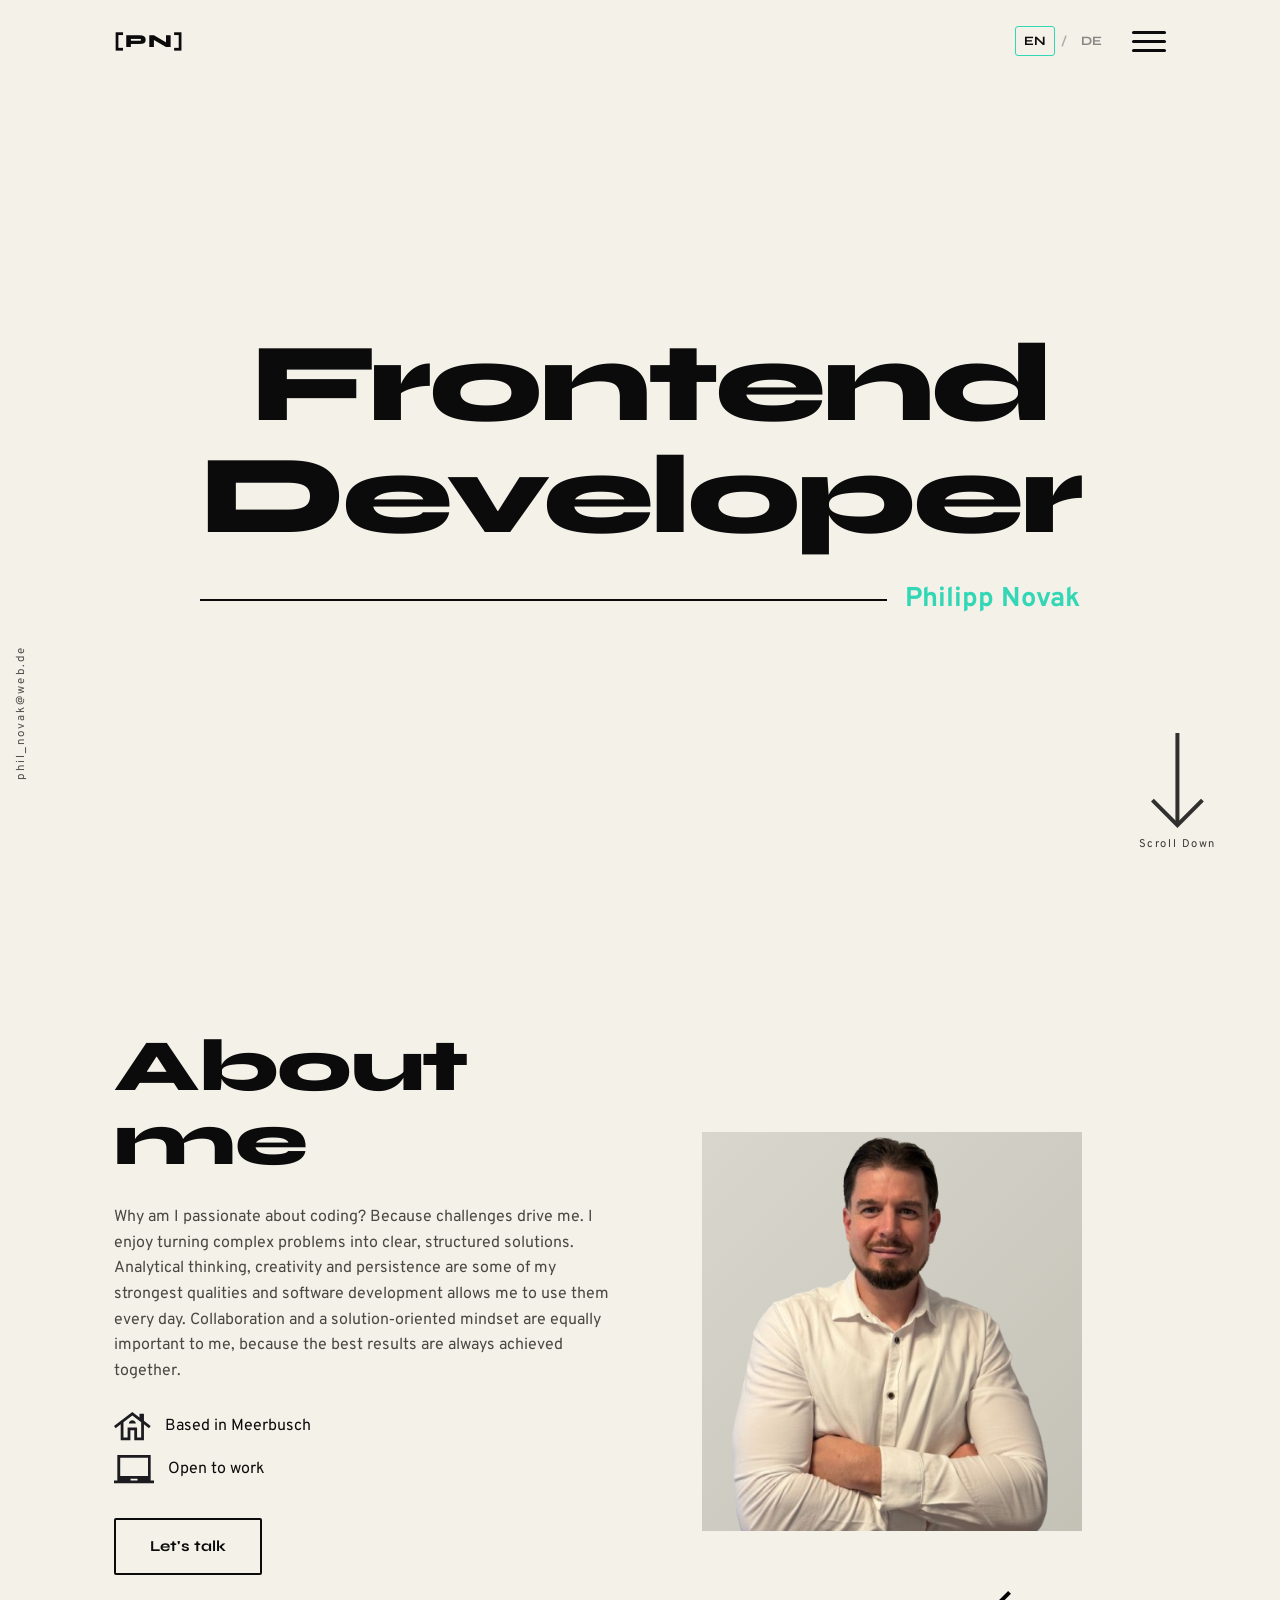
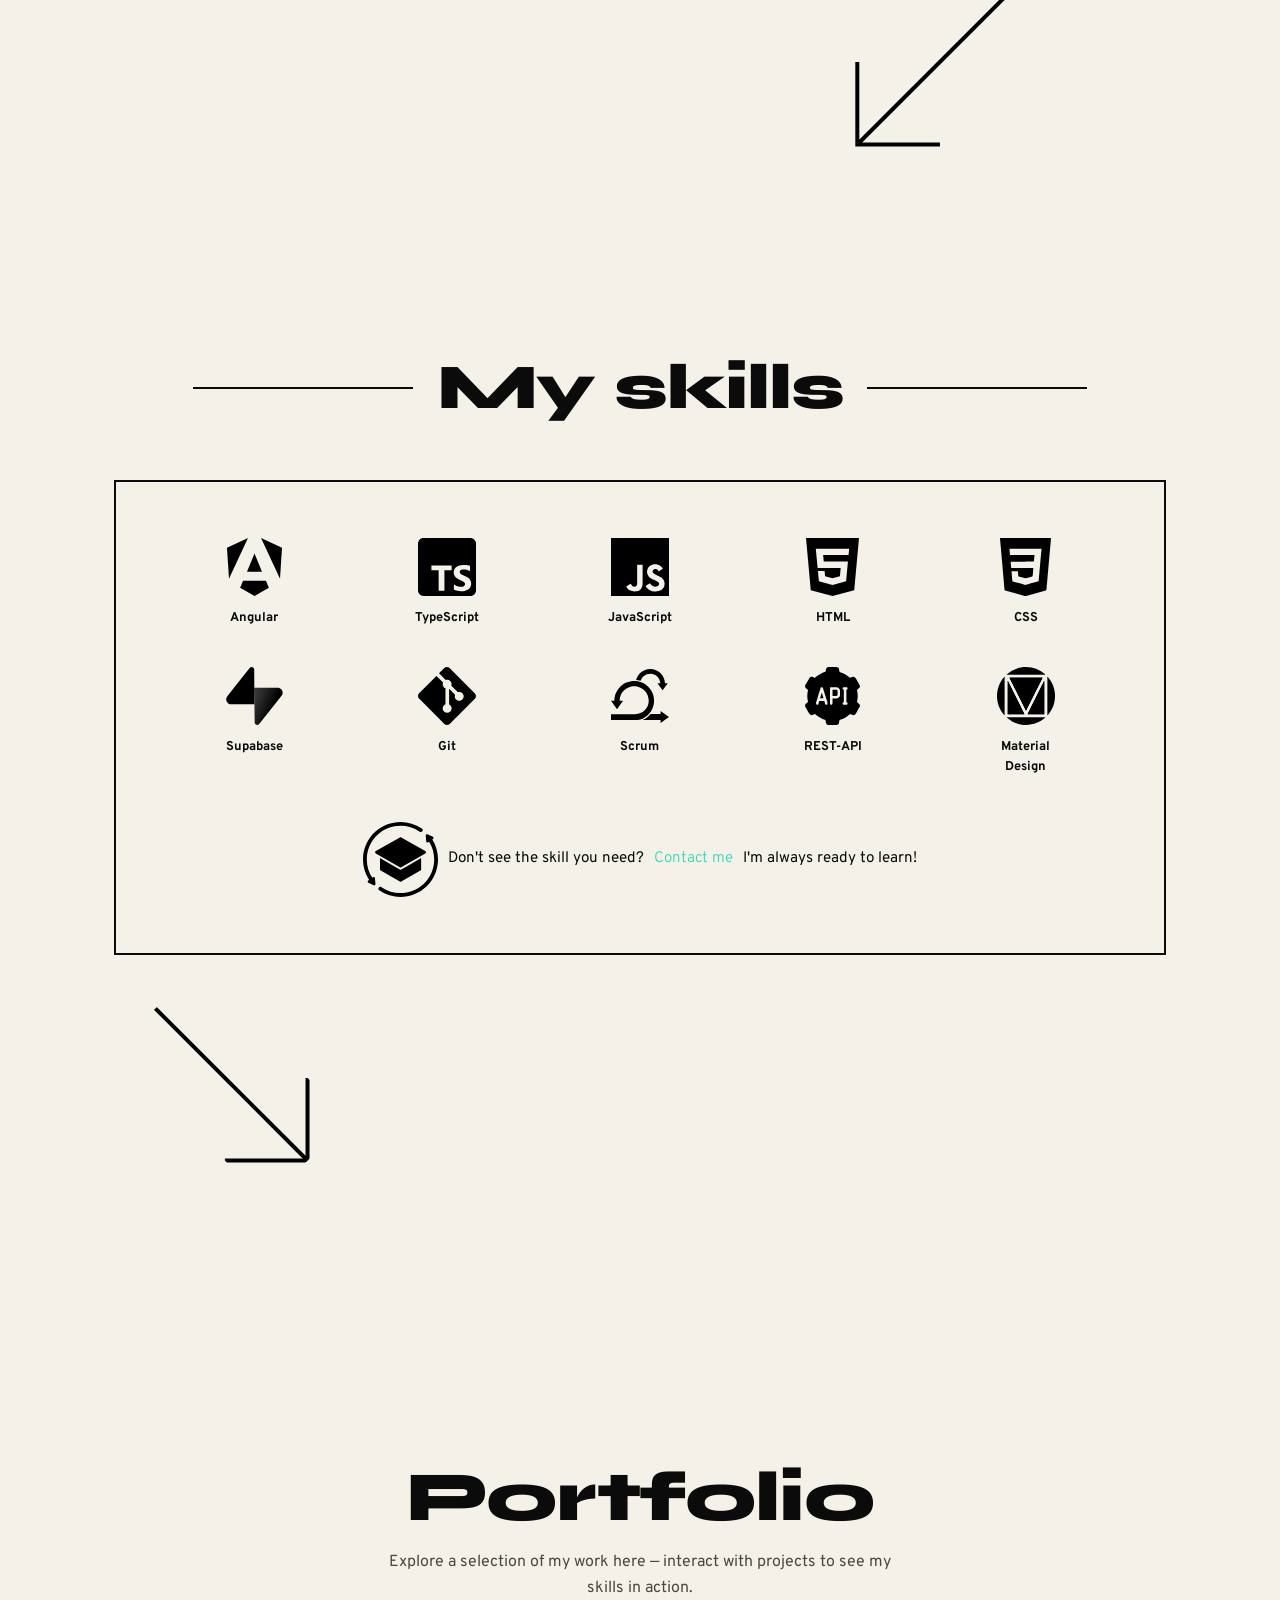
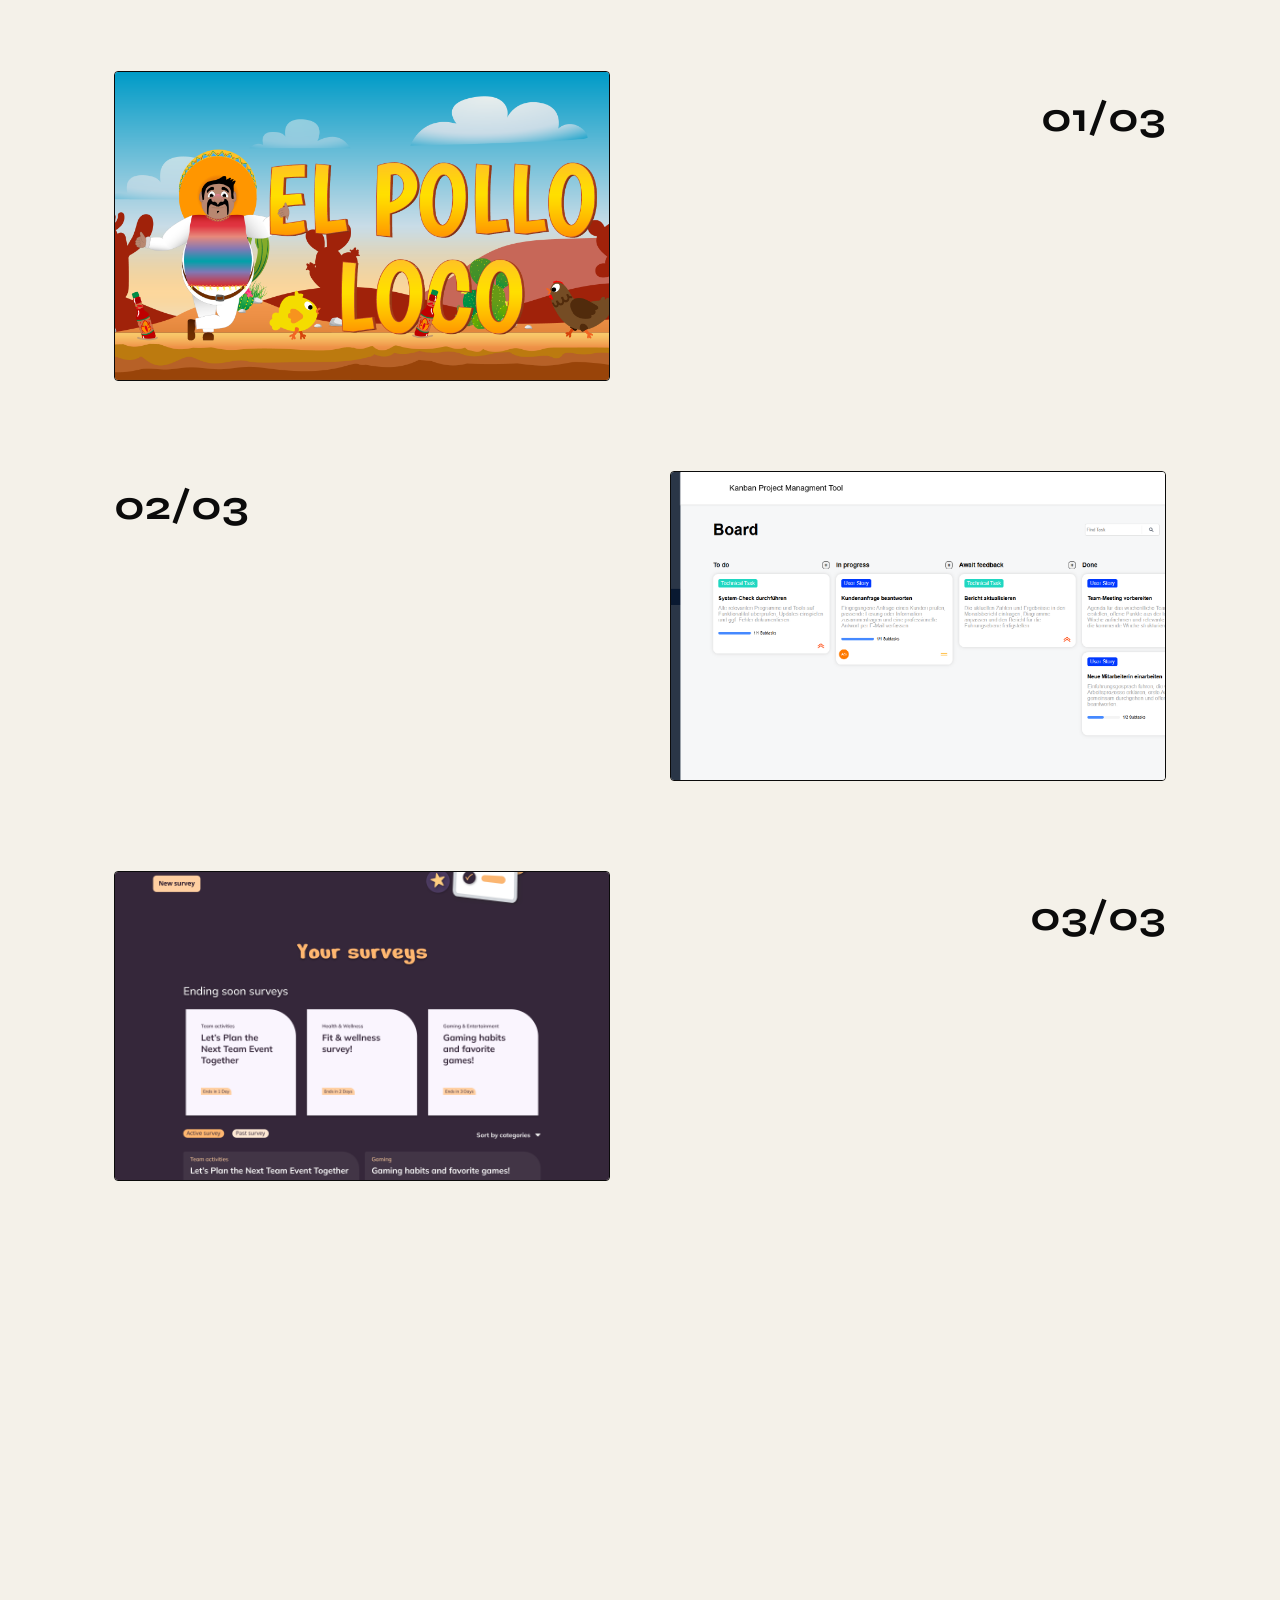
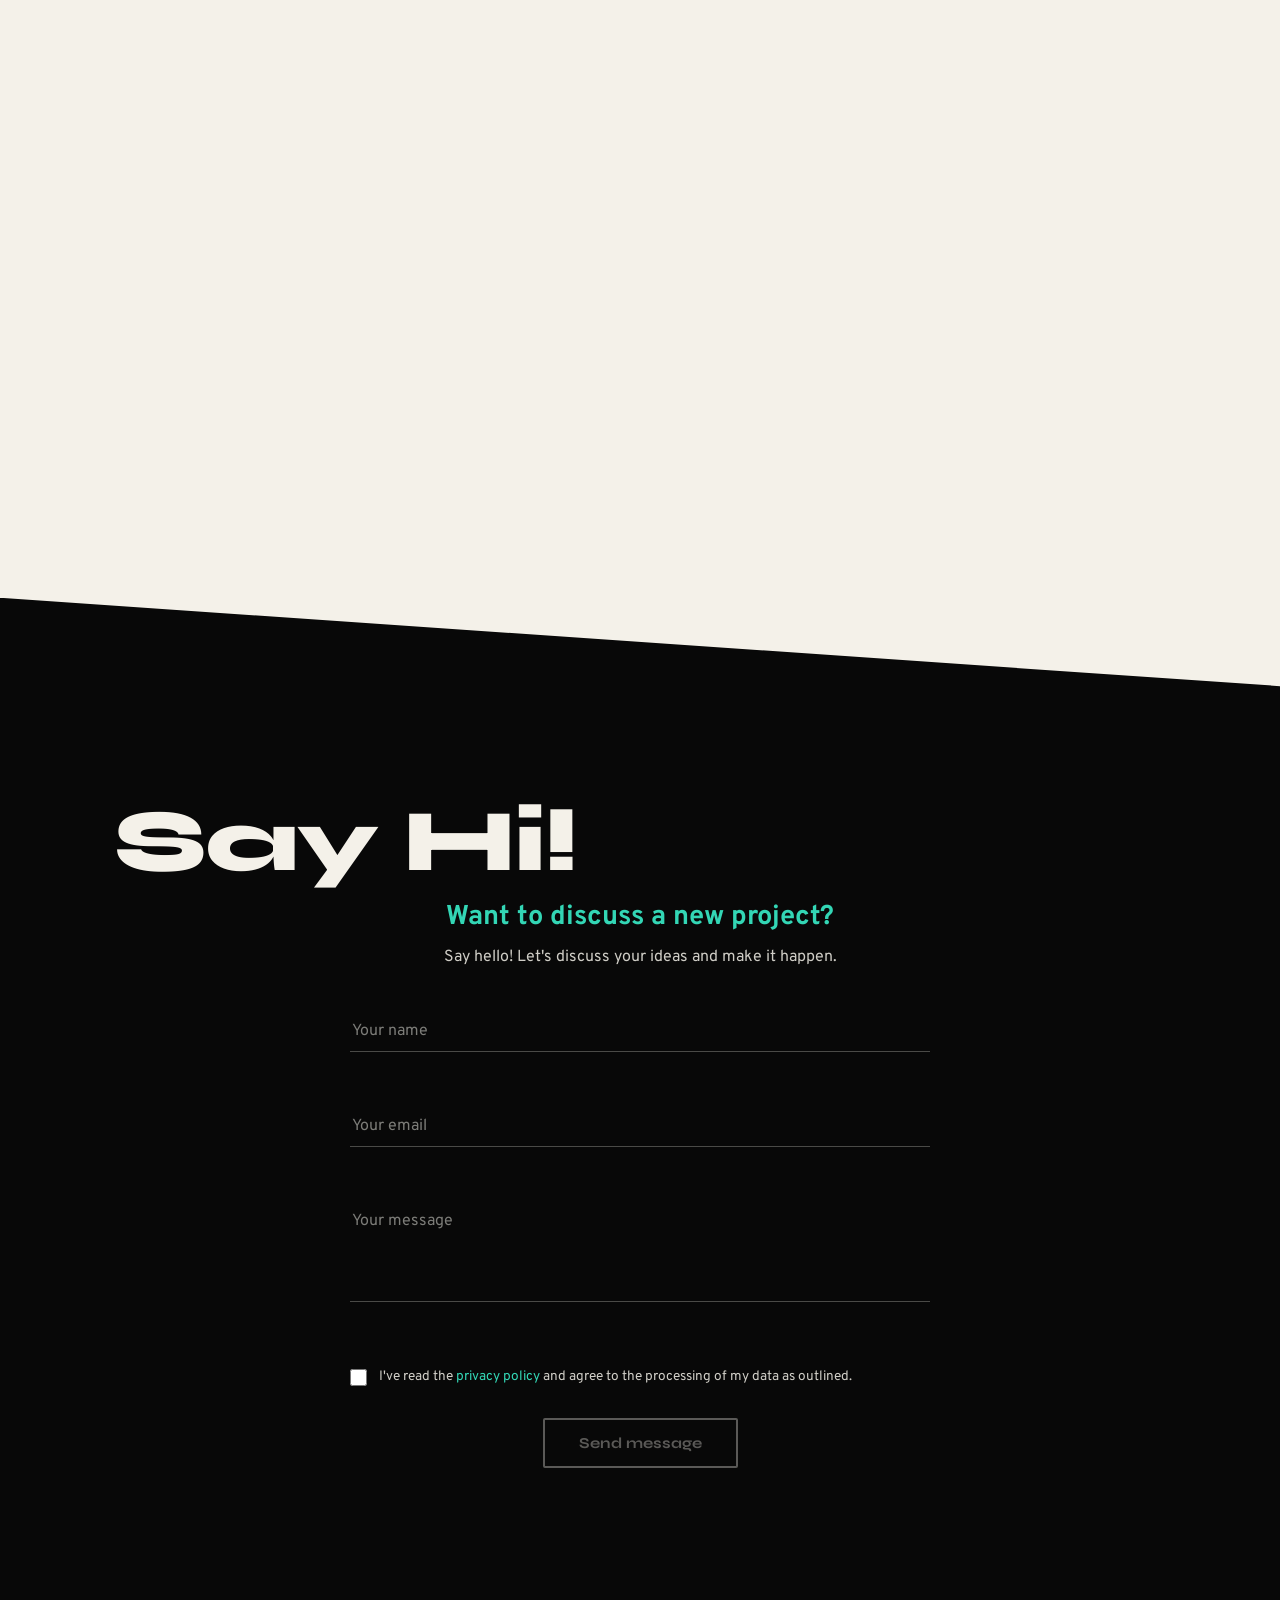
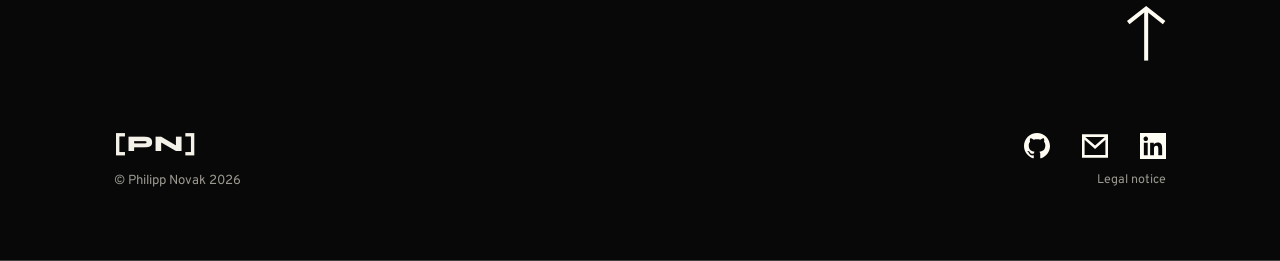
==== commit ded5af5f: "refactor: update contact links to use anchor tags; enhance menu styles and form hint visibility" ====
--- a/index.html
+++ b/index.html
@@ -33,12 +33,11 @@
             <a href="#skills"><span data-i18n="nav_skills">My Skills</span></a>
             <a href="#portfolio"><span data-i18n="nav_portfolio">Portfolio</span></a>
             <a href="#references"><span data-i18n="nav_references">References</span></a>
-            <a href="#contact"><span data-i18n="nav_contact">Say Hi</span></a>
         </div>
         <div class="menu-bottom">
             <div class="menu-bottom-inner">
                 <div class="menu-hi">
-                    <p class="menu-hi-title">Say Hi!</p>
+                    <a href="#contact" class="menu-hi-title">Say Hi!</a>
                     <a href="mailto:phil_novak@web.de" class="menu-hi-email">phil_novak@web.de</a>
                 </div>
                 <div class="menu-socials">
--- a/style.css
+++ b/style.css
@@ -7,6 +7,7 @@
   src: url('./fonts/overpass-300-latin_ext.woff2') format('woff2');
   unicode-range: U+0100-02BA, U+02BD-02C5, U+02C7-02CC, U+02CE-02D7, U+02DD-02FF, U+0304, U+0308, U+0329, U+1D00-1DBF, U+1E00-1E9F, U+1EF2-1EFF, U+2020, U+20A0-20AB, U+20AD-20C0, U+2113, U+2C60-2C7F, U+A720-A7FF;
 }
+
 @font-face {
   font-family: 'Overpass';
   font-style: normal;
@@ -15,6 +16,7 @@
   src: url('./fonts/overpass-300-latin.woff2') format('woff2');
   unicode-range: U+0000-00FF, U+0131, U+0152-0153, U+02BB-02BC, U+02C6, U+02DA, U+02DC, U+0304, U+0308, U+0329, U+2000-206F, U+20AC, U+2122, U+2191, U+2193, U+2212, U+2215, U+FEFF, U+FFFD;
 }
+
 @font-face {
   font-family: 'Overpass';
   font-style: normal;
@@ -23,6 +25,7 @@
   src: url('./fonts/overpass-400-latin_ext.woff2') format('woff2');
   unicode-range: U+0100-02BA, U+02BD-02C5, U+02C7-02CC, U+02CE-02D7, U+02DD-02FF, U+0304, U+0308, U+0329, U+1D00-1DBF, U+1E00-1E9F, U+1EF2-1EFF, U+2020, U+20A0-20AB, U+20AD-20C0, U+2113, U+2C60-2C7F, U+A720-A7FF;
 }
+
 @font-face {
   font-family: 'Overpass';
   font-style: normal;
@@ -31,6 +34,7 @@
   src: url('./fonts/overpass-400-latin.woff2') format('woff2');
   unicode-range: U+0000-00FF, U+0131, U+0152-0153, U+02BB-02BC, U+02C6, U+02DA, U+02DC, U+0304, U+0308, U+0329, U+2000-206F, U+20AC, U+2122, U+2191, U+2193, U+2212, U+2215, U+FEFF, U+FFFD;
 }
+
 @font-face {
   font-family: 'Overpass';
   font-style: normal;
@@ -39,6 +43,7 @@
   src: url('./fonts/overpass-700-latin_ext.woff2') format('woff2');
   unicode-range: U+0100-02BA, U+02BD-02C5, U+02C7-02CC, U+02CE-02D7, U+02DD-02FF, U+0304, U+0308, U+0329, U+1D00-1DBF, U+1E00-1E9F, U+1EF2-1EFF, U+2020, U+20A0-20AB, U+20AD-20C0, U+2113, U+2C60-2C7F, U+A720-A7FF;
 }
+
 @font-face {
   font-family: 'Overpass';
   font-style: normal;
@@ -47,6 +52,7 @@
   src: url('./fonts/overpass-700-latin.woff2') format('woff2');
   unicode-range: U+0000-00FF, U+0131, U+0152-0153, U+02BB-02BC, U+02C6, U+02DA, U+02DC, U+0304, U+0308, U+0329, U+2000-206F, U+20AC, U+2122, U+2191, U+2193, U+2212, U+2215, U+FEFF, U+FFFD;
 }
+
 @font-face {
   font-family: 'Syne';
   font-style: normal;
@@ -55,6 +61,7 @@
   src: url('./fonts/syne-700-latin_ext.woff2') format('woff2');
   unicode-range: U+0100-02BA, U+02BD-02C5, U+02C7-02CC, U+02CE-02D7, U+02DD-02FF, U+0304, U+0308, U+0329, U+1D00-1DBF, U+1E00-1E9F, U+1EF2-1EFF, U+2020, U+20A0-20AB, U+20AD-20C0, U+2113, U+2C60-2C7F, U+A720-A7FF;
 }
+
 @font-face {
   font-family: 'Syne';
   font-style: normal;
@@ -63,6 +70,7 @@
   src: url('./fonts/syne-700-latin.woff2') format('woff2');
   unicode-range: U+0000-00FF, U+0131, U+0152-0153, U+02BB-02BC, U+02C6, U+02DA, U+02DC, U+0304, U+0308, U+0329, U+2000-206F, U+20AC, U+2122, U+2191, U+2193, U+2212, U+2215, U+FEFF, U+FFFD;
 }
+
 @font-face {
   font-family: 'Syne';
   font-style: normal;
@@ -71,6 +79,7 @@
   src: url('./fonts/syne-800-latin_ext.woff2') format('woff2');
   unicode-range: U+0100-02BA, U+02BD-02C5, U+02C7-02CC, U+02CE-02D7, U+02DD-02FF, U+0304, U+0308, U+0329, U+1D00-1DBF, U+1E00-1E9F, U+1EF2-1EFF, U+2020, U+20A0-20AB, U+20AD-20C0, U+2113, U+2C60-2C7F, U+A720-A7FF;
 }
+
 @font-face {
   font-family: 'Syne';
   font-style: normal;
@@ -80,1498 +89,1625 @@
   unicode-range: U+0000-00FF, U+0131, U+0152-0153, U+02BB-02BC, U+02C6, U+02DA, U+02DC, U+0304, U+0308, U+0329, U+2000-206F, U+20AC, U+2122, U+2191, U+2193, U+2212, U+2215, U+FEFF, U+FFFD;
 }
 
-  :root {
-    --cream: #F4F1E9;
-    --ink: #0B0B0B;
-    --teal: #33D6B5;
-    --dark: #080808;
-    --muted: #8d8a82;
-    --line: #0B0B0B;
-    --maxw: 1180px;
-  }
-
-  * {
-    box-sizing: border-box;
-    margin: 0;
-    padding: 0
-  }
-
-  html {
-    scroll-behavior: smooth
-  }
-
-  body {
-    font-family: 'Overpass', system-ui, sans-serif;
-    background: var(--cream);
-    color: var(--ink);
-    line-height: 1.6;
-    overflow-x: hidden;
-    -webkit-font-smoothing: antialiased;
-  }
-
-  h1,
-  h2,
-  h3 {
-    font-family: 'Syne', sans-serif;
-    line-height: 1;
-    letter-spacing: -0.02em
-  }
-
-  a {
-    color: inherit;
-    text-decoration: none
-  }
-
-  img,
-  svg {
-    display: block
-  }
-
-  ::selection {
-    background: var(--teal);
-    color: var(--ink)
-  }
-
-  .wrap {
-    max-width: var(--maxw);
-    margin-inline: auto;
-    padding-inline: clamp(20px, 5vw, 64px)
-  }
-
-  .teal {
-    color: var(--teal)
-  }
-
-  /* ---------- buttons ---------- */
-  .btn {
-    display: inline-flex;
-    align-items: center;
-    gap: 10px;
-    font-family: 'Syne', sans-serif;
-    font-weight: 700;
-    font-size: .95rem;
-    border: 2px solid var(--ink);
-    background: transparent;
-    color: var(--ink);
-    padding: 14px 34px;
-    border-radius: 2px;
-    cursor: pointer;
-    transition: background .25s ease, color .25s ease, transform .15s ease;
-  }
-
-  .btn:hover {
-    background: var(--ink);
-    color: var(--cream)
-  }
-
-  .btn:active {
-    transform: translateY(1px)
-  }
-
-  .btn:disabled {
-    opacity: .35;
-    cursor: not-allowed;
-  }
-
-  .btn:disabled:hover {
-    background: transparent;
-    color: var(--ink);
+:root {
+  --cream: #F4F1E9;
+  --ink: #0B0B0B;
+  --teal: #33D6B5;
+  --dark: #080808;
+  --muted: #8d8a82;
+  --line: #0B0B0B;
+  --maxw: 1180px;
+}
+
+* {
+  box-sizing: border-box;
+  margin: 0;
+  padding: 0
+}
+
+html {
+  scroll-behavior: smooth
+}
+
+body {
+  font-family: 'Overpass', system-ui, sans-serif;
+  background: var(--cream);
+  color: var(--ink);
+  line-height: 1.6;
+  overflow-x: hidden;
+  -webkit-font-smoothing: antialiased;
+}
+
+h1,
+h2,
+h3 {
+  font-family: 'Syne', sans-serif;
+  line-height: 1;
+  letter-spacing: -0.02em
+}
+
+a {
+  color: inherit;
+  text-decoration: none
+}
+
+img,
+svg {
+  display: block
+}
+
+::selection {
+  background: var(--teal);
+  color: var(--ink)
+}
+
+.wrap {
+  max-width: var(--maxw);
+  margin-inline: auto;
+  padding-inline: clamp(20px, 5vw, 64px)
+}
+
+.teal {
+  color: var(--teal)
+}
+
+/* ---------- buttons ---------- */
+.btn {
+  display: inline-flex;
+  align-items: center;
+  gap: 10px;
+  font-family: 'Syne', sans-serif;
+  font-weight: 700;
+  font-size: .95rem;
+  border: 2px solid var(--ink);
+  background: transparent;
+  color: var(--ink);
+  padding: 14px 34px;
+  border-radius: 2px;
+  cursor: pointer;
+  transition: background .25s ease, color .25s ease, transform .15s ease;
+}
+
+.btn:hover {
+  background: var(--ink);
+  color: var(--cream)
+}
+
+.btn:active {
+  transform: translateY(1px)
+}
+
+.btn:disabled {
+  opacity: .35;
+  cursor: not-allowed;
+}
+
+.btn:disabled:hover {
+  background: transparent;
+  color: var(--ink);
+  transform: none;
+}
+
+.btn--ghost-light:disabled:hover {
+  background: transparent;
+  color: var(--cream);
+}
+
+.btn--ghost-light {
+  border-color: var(--cream);
+  color: var(--cream)
+}
+
+.btn--ghost-light:hover {
+  background: var(--cream);
+  color: var(--dark)
+}
+
+/* ---------- header ---------- */
+.site-header {
+  position: fixed;
+  top: 0;
+  left: 0;
+  width: 100%;
+  z-index: 40;
+  display: flex;
+  align-items: center;
+  justify-content: space-between;
+  padding: 26px max(clamp(20px, 5vw, 64px), calc((100% - var(--maxw)) / 2 + clamp(20px, 5vw, 64px)));
+  background: var(--cream);
+}
+
+.logo {
+  font-family: 'Syne', sans-serif;
+  font-weight: 900;
+  font-size: 1.15rem;
+  letter-spacing: 1px;
+  display: inline-flex
+}
+
+.logo span {
+  color: var(--ink)
+}
+
+.site-footer .logo {
+  color: var(--cream)
+}
+
+.site-footer .logo span {
+  color: var(--cream)
+}
+
+.header-right {
+  display: flex;
+  align-items: center;
+  gap: 22px
+}
+
+.lang {
+  display: flex;
+  align-items: center;
+  gap: 6px;
+  font-family: 'Syne', sans-serif;
+  font-weight: 700;
+  font-size: .8rem
+}
+
+.lang button {
+  background: none;
+  border: none;
+  cursor: pointer;
+  color: var(--ink);
+  font: inherit;
+  padding: 4px 8px;
+  border-radius: 3px;
+  opacity: .45;
+  transition: .2s;
+}
+
+.lang button.is-active {
+  opacity: 1;
+  background: none;
+  color: var(--ink);
+  border: 1.5px solid var(--teal);
+}
+
+.lang .sep {
+  opacity: .3
+}
+
+.burger {
+  width: 34px;
+  height: 24px;
+  position: relative;
+  background: none;
+  border: none;
+  cursor: pointer;
+}
+
+.burger span {
+  position: absolute;
+  left: 0;
+  height: 2.5px;
+  width: 100%;
+  background: var(--ink);
+  border-radius: 2px;
+  transition: transform .3s ease, opacity .2s ease, top .3s ease, background .3s ease;
+}
+
+.burger span:nth-child(1) {
+  top: 2px
+}
+
+.burger span:nth-child(2) {
+  top: 11px
+}
+
+.burger span:nth-child(3) {
+  top: 20px
+}
+
+body.menu-open .burger span:nth-child(1) {
+  top: 11px;
+  transform: rotate(45deg)
+}
+
+body.menu-open .burger span:nth-child(2) {
+  opacity: 0
+}
+
+body.menu-open .burger span:nth-child(3) {
+  top: 11px;
+  transform: rotate(-45deg)
+}
+
+/* ---------- menu overlay ---------- */
+.menu {
+  position: fixed;
+  inset: 0;
+  z-index: 35;
+  background: var(--cream);
+  color: var(--ink);
+  display: flex;
+  flex-direction: column;
+  opacity: 0;
+  visibility: hidden;
+  transition: opacity .35s ease, visibility .35s;
+}
+
+body.menu-open .menu {
+  opacity: 1;
+  visibility: visible;
+}
+
+.menu-links {
+  flex: 1;
+  display: flex;
+  flex-direction: column;
+  justify-content: center;
+  align-items: center;
+  padding: 100px clamp(24px, 8vw, 120px) 24px;
+  gap: 4px;
+}
+
+.menu-links a {
+  font-family: 'Syne', sans-serif;
+  font-weight: 800;
+  font-size: clamp(2rem, 7vw, 4.5rem);
+  line-height: 1.15;
+  color: var(--ink);
+  display: flex;
+  align-items: center;
+  gap: 20px;
+  transition: color .2s ease;
+}
+
+.menu-links a::before {
+  content: '';
+  display: block;
+  width: clamp(10px, 1.5vw, 16px);
+  height: clamp(10px, 1.5vw, 16px);
+  border-left: 2.5px solid currentColor;
+  border-bottom: 2.5px solid currentColor;
+  flex-shrink: 0;
+}
+
+.menu-links a:hover {
+  color: var(--teal);
+}
+
+.menu-bottom {
+  background: var(--dark);
+  color: var(--cream);
+  padding: 52px clamp(24px, 8vw, 120px) 40px;
+  clip-path: polygon(0 44px, 100% 0, 100% 100%, 0 100%);
+}
+
+.menu-bottom-inner {
+  display: flex;
+  align-items: flex-end;
+  justify-content: space-between;
+  gap: 24px;
+}
+
+.menu-hi-title {
+  font-family: 'Syne', sans-serif;
+  font-weight: 900;
+  font-size: clamp(2rem, 5vw, 3.5rem);
+  line-height: 1;
+  letter-spacing: -0.02em;
+  transition: color .2s ease;
+}
+
+.menu-hi-title:hover {
+  color: var(--teal);
+}
+
+.menu-hi-email {
+  display: block;
+  margin-top: 8px;
+  font-size: .9rem;
+  color: var(--cream);
+  opacity: .65;
+}
+
+.menu-socials {
+  display: flex;
+  gap: 24px;
+  align-items: center;
+  padding-bottom: 4px;
+}
+
+.menu-socials a img {
+  width: 26px;
+  height: 26px;
+  display: block;
+  transition: opacity .2s;
+}
+
+.menu-socials a:hover img {
+  opacity: .65;
+}
+
+/* ---------- hero ---------- */
+.hero {
+  position: relative;
+  min-height: 100svh;
+  display: flex;
+  flex-direction: column;
+  justify-content: center;
+  padding-block: 140px 90px;
+}
+
+.hero-text {
+  display: inline-flex;
+  flex-direction: column;
+  max-width: 100%;
+}
+
+.hero h1 {
+  font-weight: 900;
+  font-size: clamp(1.8rem, 9vw, 7rem);
+  letter-spacing: -0.03em
+}
+
+.hero h1 .l2 {
+  display: block
+}
+
+.hero h1 span:first-child {
+  padding-left: clamp(1rem, 4vw, 3.5rem);
+}
+
+.hero-name {
+  display: flex;
+  align-items: center;
+  gap: 18px;
+  margin-top: 26px;
+}
+
+.hero-name .rule {
+  flex: 1;
+  height: 2px;
+  background: var(--ink)
+}
+
+.hero-name strong {
+  font-family: 'Overpass', sans-serif;
+  font-weight: 700;
+  color: var(--teal);
+  font-size: clamp(1.1rem, 2.6vw, 1.7rem);
+}
+
+.hero-mail {
+  position: absolute;
+  left: clamp(10px, 2.6vw, 30px);
+  bottom: 120px;
+  transform: rotate(-90deg);
+  transform-origin: left bottom;
+  font-size: .72rem;
+  letter-spacing: .18em;
+  color: var(--ink);
+  opacity: .7;
+}
+
+.scroll-down {
+  position: absolute;
+  right: clamp(20px, 5vw, 64px);
+  bottom: 46px;
+  display: flex;
+  flex-direction: column;
+  align-items: center;
+  gap: 8px;
+  font-size: .7rem;
+  letter-spacing: .14em;
+  opacity: .8;
+}
+
+.scroll-down img {
+  animation: drop 1.3s ease-in-out infinite
+}
+
+@keyframes drop {
+  0% {
+    transform: translateY(-24px);
+    opacity: 0;
+  }
+
+  30% {
+    opacity: 1;
+  }
+
+  70% {
+    opacity: 1;
+  }
+
+  100% {
+    transform: translateY(28px);
+    opacity: 0;
+  }
+}
+
+/* ---------- section frame ---------- */
+section {
+  position: relative;
+  scroll-margin-top: 80px;
+}
+
+.pad {
+  padding-block: clamp(70px, 11vw, 130px)
+}
+
+.section-head {
+  text-align: center;
+  margin-bottom: clamp(40px, 6vw, 70px)
+}
+
+.section-head h2 {
+  font-weight: 900;
+  font-size: clamp(2.4rem, 7vw, 4.4rem);
+  display: inline-block;
+  transition: color .25s ease;
+}
+
+.section-head p {
+  max-width: 520px;
+  margin: 18px auto 0;
+  color: #4a4842;
+  font-size: 1rem;
+}
+
+/* heading with side rules (skills) */
+.head-ruled {
+  display: flex;
+  align-items: center;
+  gap: 24px;
+  justify-content: center;
+  margin-bottom: clamp(36px, 6vw, 60px)
+}
+
+.head-ruled .r {
+  flex: 1;
+  height: 2px;
+  background: var(--ink);
+  max-width: 220px
+}
+
+.head-ruled h2 {
+  font-weight: 900;
+  font-size: clamp(2.2rem, 6.5vw, 4rem);
+  white-space: nowrap;
+  transition: color .25s ease;
+}
+
+/* ---------- about ---------- */
+.about-grid {
+  display: grid;
+  grid-template-columns: 1.1fr 1fr;
+  gap: clamp(36px, 6vw, 80px);
+  align-items: start;
+}
+
+.about h2 {
+  font-size: clamp(2.6rem, 7vw, 4.6rem);
+  font-weight: 900;
+  margin-bottom: clamp(16px, 2.5vw, 28px);
+  transition: color .25s ease;
+}
+
+.about h2:hover,
+#skills h2:hover,
+#portfolio h2:hover,
+#references h2:hover,
+#contact h2:hover {
+  color: var(--teal);
+}
+
+.about p.lead {
+  color: #4a4842;
+  max-width: 50ch;
+  margin-bottom: 28px
+}
+
+.about-facts {
+  display: flex;
+  flex-direction: column;
+  gap: 14px;
+  margin-bottom: 34px
+}
+
+.fact {
+  display: flex;
+  align-items: center;
+  gap: 14px;
+  font-weight: 500
+}
+
+.fact svg {
+  flex: none
+}
+
+.about-photo-col {
+  padding-top: calc(clamp(2.6rem, 7vw, 4.6rem) + 28px);
+}
+
+.about-photo {
+  position: relative;
+  aspect-ratio: 1/1.05;
+  background: linear-gradient(135deg, #d9d6cd, #c4c1b7);
+  display: flex;
+  flex-direction: column;
+  align-items: center;
+  justify-content: center;
+  gap: 14px;
+  color: #6c6960;
+  max-width: 82%;
+}
+
+.about-photo::after {
+  content: '';
+  position: absolute;
+  inset: 0;
+  border: 2px solid var(--ink);
+  pointer-events: none;
+  opacity: 0;
+  transform: translate(0, 0);
+  transition: opacity .3s ease, transform .3s ease;
+}
+
+.about-photo:hover::after {
+  opacity: 1;
+  transform: translate(8px, 8px);
+}
+
+.about-photo img {
+  width: 100%;
+  height: 100%;
+  object-fit: cover;
+  display: block;
+}
+
+.skills-arrow {
+  display: flex;
+  justify-content: flex-start;
+  padding-top: 12px;
+  transition: transform .2s ease;
+}
+
+.skills-arrow:hover {
+  transform: translateX(4px);
+}
+
+.skills-arrow img {
+  width: auto;
+  height: auto;
+  object-fit: unset;
+}
+
+.about-arrow {
+  display: flex;
+  justify-content: center;
+  padding-top: 20px;
+  transition: transform .2s ease;
+}
+
+.about-arrow:hover {
+  transform: translateY(4px);
+}
+
+.about-arrow img {
+  width: auto;
+  height: auto;
+  object-fit: unset;
+}
+
+.about-photo svg {
+  opacity: .55
+}
+
+.about-photo span {
+  font-size: .85rem;
+  letter-spacing: .05em
+}
+
+/* ---------- skills ---------- */
+#skills {
+  padding-block-start: clamp(40px, 3vw, 70px);
+}
+
+.skills-box {
+  border: 2px solid var(--ink);
+  padding: clamp(28px, 5vw, 56px) clamp(20px, 4vw, 48px)
+}
+
+.skills-grid {
+  display: grid;
+  grid-template-columns: repeat(5, 1fr);
+  gap: clamp(22px, 3vw, 38px) 12px;
+}
+
+.skill {
+  display: flex;
+  flex-direction: column;
+  align-items: center;
+  gap: 12px;
+  text-align: center
+}
+
+.skill .ico {
+  width: 58px;
+  height: 58px;
+  color: var(--ink);
+  display: flex;
+  align-items: center;
+  justify-content: center;
+  overflow: hidden;
+}
+
+.skill .ico img {
+  width: 100%;
+  height: 100%;
+  object-fit: contain;
+  display: block;
+}
+
+.skill:hover .ico img {
+  animation: carousel-slide 1s ease-in-out infinite;
+}
+
+@keyframes carousel-slide {
+  0% {
+    transform: translateX(0);
+    opacity: 1;
+  }
+
+  30% {
+    transform: translateX(110%);
+    opacity: 0;
+  }
+
+  31% {
+    transform: translateX(-110%);
+    opacity: 0;
+  }
+
+  75% {
+    transform: translateX(0);
+    opacity: 1;
+  }
+
+  100% {
+    transform: translateX(0);
+    opacity: 1;
+  }
+}
+
+.skill span {
+  font-size: .8rem;
+  font-weight: 600
+}
+
+.skills-foot {
+  display: flex;
+  align-items: center;
+  justify-content: center;
+  gap: 10px;
+  flex-wrap: wrap;
+  margin-top: clamp(28px, 4vw, 44px);
+  font-size: .95rem;
+  text-align: center;
+}
+
+.skills-contact {
+  font-weight: 300;
+  color: var(--teal);
+  transition: font-weight .15s ease;
+}
+
+.skills-contact:hover {
+  font-weight: 700;
+}
+
+.skills-contact-obj {
+  position: relative;
+}
+
+.skills-contact-obj::after {
+  content: '';
+  position: absolute;
+  left: 0;
+  bottom: -1px;
+  width: 0;
+  height: 1.5px;
+  background: currentColor;
+  transition: width .3s ease;
+}
+
+.skills-contact:hover .skills-contact-obj::after {
+  width: 100%;
+}
+
+/* ---------- portfolio ---------- */
+.proj {
+  display: grid;
+  grid-template-columns: 1fr 1fr;
+  align-items: center;
+  gap: clamp(20px, 5vw, 60px);
+  margin-bottom: clamp(40px, 7vw, 90px);
+  position: relative;
+}
+
+.proj:last-child {
+  margin-bottom: 0
+}
+
+.proj.reverse .proj-media {
+  order: 2
+}
+
+.proj.reverse .proj-num {
+  order: 1;
+  align-items: flex-start;
+}
+
+.proj-num {
+  font-family: 'Syne', sans-serif;
+  font-weight: 700;
+  font-size: clamp(1.6rem, 4vw, 2.6rem);
+  display: flex;
+  flex-direction: column;
+  align-items: flex-end;
+  gap: 20px;
+}
+
+.proj-count {
+  line-height: 1;
+}
+
+.proj-hover-info {
+  display: flex;
+  flex-direction: column;
+  align-items: flex-end;
+  gap: 14px;
+  opacity: 0;
+  transform: translateX(-80px);
+  transition: opacity .5s cubic-bezier(.22, .61, .36, 1), transform .5s cubic-bezier(.22, .61, .36, 1);
+}
+
+.proj.reverse .proj-hover-info {
+  align-items: flex-start;
+  transform: translateX(80px);
+}
+
+.proj:hover .proj-hover-info {
+  opacity: 1;
+  transform: translateX(0);
+}
+
+.proj-title {
+  font-family: 'Overpass', sans-serif;
+  font-weight: 800;
+  font-size: clamp(1.1rem, 2vw, 1.4rem);
+}
+
+.proj-langs {
+  display: flex;
+  align-items: center;
+  flex-wrap: wrap;
+  gap: 0;
+  font-family: 'Syne', sans-serif;
+  color: var(--teal);
+  font-size: .8rem;
+  font-weight: 600;
+  letter-spacing: .03em;
+}
+
+.proj-langs span:not(:last-child)::after {
+  content: '';
+  display: inline-block;
+  width: 1.5px;
+  height: 22px;
+  background: var(--teal);
+  margin: 0 8px;
+  vertical-align: middle;
+}
+
+.proj-desc {
+  font-family: 'Overpass', sans-serif;
+  font-size: .9rem;
+  line-height: 1.6;
+  max-width: 28ch;
+  color: var(--ink);
+  opacity: .75;
+}
+
+.proj-gh {
+  display: inline-block;
+  border: 2.5px solid var(--ink);
+  padding: 8px 20px;
+  font-family: 'Overpass', sans-serif;
+  font-weight: 700;
+  font-size: .85rem;
+  transition: padding-right .3s cubic-bezier(.22, .61, .36, 1), background .25s ease, color .25s ease;
+}
+
+.proj-gh:hover {
+  padding-right: 36px;
+}
+
+.proj-media {
+  position: relative;
+  border: 1.5px solid var(--ink);
+  background: #ece9e0;
+  border-radius: 4px;
+  overflow: visible;
+  aspect-ratio: 16/10;
+  transition: border-color .25s ease;
+}
+
+.proj-clip {
+  position: absolute;
+  inset: 0;
+  overflow: hidden;
+  border-radius: 3px;
+}
+
+.proj-clip img {
+  width: 100%;
+  height: 100%;
+  object-fit: cover;
+  display: block;
+}
+
+.proj-media::after {
+  content: '';
+  position: absolute;
+  inset: -1px;
+  border: 2.5px solid var(--ink);
+  border-radius: 4px;
+  opacity: 0;
+  transform: translate(0, 0);
+  transition: opacity .25s ease, transform .25s ease;
+  pointer-events: none;
+}
+
+.proj:hover .proj-media::after {
+  opacity: 1;
+  transform: translate(8px, 8px);
+}
+
+.proj.reverse:hover .proj-media::after {
+  transform: translate(-8px, 8px);
+}
+
+.proj-arrow {
+  position: absolute;
+  top: 50%;
+  right: -32px;
+  transform: translateY(-50%);
+  display: grid;
+  width: 48px;
+  height: 48px;
+  opacity: 0;
+  pointer-events: none;
+  z-index: 2;
+  transition: opacity .2s ease;
+}
+
+.proj.reverse .proj-arrow {
+  right: auto;
+  left: -32px;
+}
+
+.proj-arrow img {
+  grid-area: 1 / 1;
+  width: 100%;
+  height: 100%;
+}
+
+.proj-arrow .arr-up {
+  opacity: 0;
+  transform: scale(.88);
+}
+
+.proj:hover .proj-arrow {
+  opacity: 1;
+  pointer-events: auto;
+}
+
+.proj:hover .arr-down {
+  animation: swap-down .35s ease forwards .1s;
+}
+
+.proj:hover .arr-up {
+  animation: swap-up .35s ease forwards .25s;
+}
+
+@keyframes swap-down {
+  0% {
+    opacity: 1;
+    transform: scale(1);
+  }
+
+  100% {
+    opacity: 0;
+    transform: scale(.88);
+  }
+}
+
+@keyframes swap-up {
+  0% {
+    opacity: 0;
+    transform: scale(.88);
+  }
+
+  100% {
+    opacity: 1;
+    transform: scale(1);
+  }
+}
+
+.tags {
+  font-size: .82rem;
+  color: var(--teal);
+  font-weight: 600;
+  letter-spacing: .04em;
+}
+
+/* ---------- references ---------- */
+.ref-grid {
+  display: grid;
+  grid-template-columns: repeat(3, 1fr);
+  gap: clamp(20px, 3vw, 34px)
+}
+
+.ref-card {
+  border: 1.5px solid var(--ink);
+  padding: clamp(24px, 3vw, 34px);
+  display: flex;
+  flex-direction: column;
+  align-items: center;
+  text-align: center;
+  gap: 6px;
+  transition: transform .25s ease, box-shadow .25s ease, border-color .25s ease;
+}
+
+.ref-card:hover {
+  transform: translateY(-5px);
+  border-color: var(--teal);
+}
+
+.ref-card .quote {
+  font-family: 'Overpass';
+  font-weight: 900;
+  font-size: 2.4rem;
+  line-height: .6;
+  color: var(--ink)
+}
+
+.ref-card .ref-name {
+  font-family: 'Overpass';
+  font-weight: 800;
+  font-size: 1.15rem;
+  margin-top: 8px
+}
+
+.ref-card .ref-role {
+  color: var(--ink);
+  font-weight: 600;
+  font-size: .82rem;
+  letter-spacing: .05em;
+  margin-bottom: 14px
+}
+
+.ref-card .ref-text {
+  font-size: .92rem;
+  color: #4a4842;
+  line-height: 1.55
+}
+
+/* ---------- contact ---------- */
+.contact {
+  background: var(--dark);
+  color: var(--cream);
+  position: relative;
+  clip-path: polygon(0 0, 100% 7%, 100% 100%, 0 100%);
+  margin-top: clamp(60px, 10vw, 120px);
+  padding-block: clamp(120px, 16vw, 200px) clamp(40px, 6vw, 70px);
+}
+
+.contact h2 {
+  font-weight: 900;
+  font-size: clamp(2.8rem, 9vw, 5.5rem);
+  color: var(--cream);
+  transition: color .25s ease;
+}
+
+.contact .c-sub {
+  font-family: 'Overpass';
+  font-weight: 800;
+  color: var(--teal);
+  font-size: clamp(1.2rem, 3vw, 1.7rem);
+  margin-top: 10px
+}
+
+.contact .c-text {
+  color: #cfcdc6;
+  margin-top: 6px;
+  margin-bottom: 40px
+}
+
+.contact-inner {
+  display: flex;
+  flex-direction: column;
+  align-items: center;
+}
+
+.contact-inner h2 {
+  align-self: flex-start;
+}
+
+.contact .c-sub,
+.contact .c-text {
+  text-align: center;
+}
+
+#contactForm {
+  width: 100%;
+  max-width: 580px;
+  display: flex;
+  flex-direction: column;
+  align-items: center;
+}
+
+#contactForm .form-row,
+#contactForm .privacy {
+  width: 100%;
+}
+
+#contactForm .btn {
+  align-self: center;
+}
+
+#contactForm .form-msg {
+  text-align: center;
+}
+
+.form-row {
+  margin-bottom: 30px
+}
+
+.form-row input,
+.form-row textarea {
+  width: 100%;
+  background: transparent;
+  border: none;
+  border-bottom: 1.5px solid #4a4a47;
+  color: var(--cream);
+  font-family: 'Overpass';
+  font-size: 1rem;
+  padding: 10px 2px;
+  resize: none;
+  transition: border-color .25s ease;
+}
+
+.form-row input:focus,
+.form-row textarea:focus {
+  outline: none;
+  border-color: var(--teal)
+}
+
+.form-row input.is-invalid,
+.form-row textarea.is-invalid {
+  border-color: #e05555;
+}
+
+.form-hint {
+  display: block;
+  visibility: hidden;
+  margin-top: 5px;
+  font-size: .75rem;
+  color: #e05555;
+  letter-spacing: .02em;
+  min-height: 1em;
+}
+
+.form-row:has(.is-invalid) .form-hint {
+  visibility: visible;
+}
+
+.form-row input::placeholder,
+.form-row textarea::placeholder {
+  color: #7c7c78
+}
+
+.privacy {
+  display: flex;
+  align-items: flex-start;
+  gap: 12px;
+  font-size: .85rem;
+  color: #cfcdc6;
+  margin-bottom: 30px
+}
+
+.privacy input {
+  accent-color: var(--teal);
+  margin-top: 3px;
+  width: 17px;
+  height: 17px;
+  flex: none;
+  cursor: pointer
+}
+
+.privacy a {
+  color: var(--teal)
+}
+
+.privacy a:hover {
+  text-decoration: underline
+}
+
+.form-msg {
+  min-height: 22px;
+  font-size: .9rem;
+  margin-top: 6px;
+  color: var(--teal);
+  font-weight: 600
+}
+
+.form-msg.err {
+  color: #ff8d7a
+}
+
+.footer-up {
+  margin-bottom: 60px;
+}
+
+.footer-up img {
+  display: block;
+  transition: transform .25s ease;
+}
+
+.footer-up:hover img {
+  transform: translateY(-6px);
+}
+
+.site-footer {
+  display: flex;
+  align-items: flex-end;
+  justify-content: space-between;
+  flex-wrap: wrap;
+  gap: 24px;
+  margin-top: clamp(60px, 9vw, 110px);
+  padding-inline: max(clamp(20px, 5vw, 64px), calc((100% - var(--maxw)) / 2 + clamp(20px, 5vw, 64px)));
+}
+
+.footer-left .logo {
+  color: var(--cream);
+  font-size: 1.4rem
+}
+
+.footer-left .logo span {
+  color: var(--cream)
+}
+
+.footer-email {
+  display: none;
+}
+
+.footer-left p {
+  color: #9a988f;
+  font-size: .82rem;
+  margin-top: 8px
+}
+
+.footer-right {
+  display: flex;
+  flex-direction: column;
+  align-items: flex-end;
+  gap: 12px
+}
+
+.socials {
+  display: flex;
+  gap: 32px
+}
+
+.socials a {
+  color: var(--cream);
+  transition: color .2s ease, transform .2s ease
+}
+
+.socials a:hover {
+  color: var(--teal);
+  transform: translateY(-3px)
+}
+
+.socials a img {
+  width: 26px;
+  height: 26px;
+  display: block;
+  transition: opacity .2s ease, transform .2s ease;
+}
+
+.socials a:hover img {
+  opacity: .7;
+  transform: translateY(-3px);
+}
+
+.footer-right .legal {
+  font-size: .78rem;
+  color: #9a988f
+}
+
+.footer-right .legal:hover {
+  color: var(--cream)
+}
+
+/* ---------- diagonal arrows ---------- */
+.diag {
+  position: absolute;
+  color: var(--ink);
+  opacity: .85
+}
+
+.diag.bl {
+  left: clamp(20px, 5vw, 64px);
+  bottom: clamp(20px, 4vw, 40px)
+}
+
+.diag.br {
+  right: clamp(20px, 5vw, 64px);
+  bottom: clamp(20px, 4vw, 40px)
+}
+
+.diag svg {
+  transition: transform .25s ease
+}
+
+.diag:hover svg {
+  transform: translate(-4px, 4px)
+}
+
+/* ---------- reveal animation ---------- */
+.reveal {
+  opacity: 0;
+  transform: translateY(26px);
+  transition: opacity .7s ease, transform .7s ease
+}
+
+.reveal.in {
+  opacity: 1;
+  transform: none
+}
+
+/* ---------- responsive ---------- */
+@media(max-width:880px) {
+  /* project info always visible on touch/tablet — no hover available */
+  .proj-hover-info {
+    opacity: 1;
     transform: none;
   }
 
-  .btn--ghost-light:disabled:hover {
-    background: transparent;
-    color: var(--cream);
-  }
-
-  .btn--ghost-light {
-    border-color: var(--cream);
-    color: var(--cream)
-  }
-
-  .btn--ghost-light:hover {
-    background: var(--cream);
-    color: var(--dark)
-  }
-
-  /* ---------- header ---------- */
-  .site-header {
-    position: fixed;
-    top: 0;
-    left: 0;
-    width: 100%;
-    z-index: 40;
-    display: flex;
-    align-items: center;
-    justify-content: space-between;
-    padding: 26px clamp(20px, 5vw, 64px);
-    background: var(--cream);
-  }
-
-  .logo {
-    font-family: 'Syne', sans-serif;
-    font-weight: 900;
-    font-size: 1.15rem;
-    letter-spacing: 1px;
-    display: inline-flex
-  }
-
-  .logo span {
-    color: var(--ink)
-  }
-
-  .site-footer .logo {
-    color: var(--cream)
-  }
-
-  .site-footer .logo span {
-    color: var(--cream)
-  }
-
-  .header-right {
-    display: flex;
-    align-items: center;
-    gap: 22px
-  }
-
-  .lang {
-    display: flex;
-    align-items: center;
-    gap: 6px;
-    font-family: 'Syne', sans-serif;
-    font-weight: 700;
-    font-size: .8rem
-  }
-
-  .lang button {
-    background: none;
-    border: none;
-    cursor: pointer;
-    color: var(--ink);
-    font: inherit;
-    padding: 4px 8px;
-    border-radius: 3px;
-    opacity: .45;
-    transition: .2s;
-  }
-
-  .lang button.is-active {
-    opacity: 1;
-    background: none;
-    color: var(--ink);
-    border: 1.5px solid var(--teal);
-  }
-
-  .lang .sep {
-    opacity: .3
-  }
-
-  .burger {
-    width: 34px;
-    height: 24px;
-    position: relative;
-    background: none;
-    border: none;
-    cursor: pointer;
-  }
-
-  .burger span {
-    position: absolute;
-    left: 0;
-    height: 2.5px;
-    width: 100%;
-    background: var(--ink);
-    border-radius: 2px;
-    transition: transform .3s ease, opacity .2s ease, top .3s ease, background .3s ease;
-  }
-
-  .burger span:nth-child(1) {
-    top: 2px
-  }
-
-  .burger span:nth-child(2) {
-    top: 11px
-  }
-
-  .burger span:nth-child(3) {
-    top: 20px
-  }
-
-  body.menu-open .burger span:nth-child(1) {
-    top: 11px;
-    transform: rotate(45deg)
-  }
-
-  body.menu-open .burger span:nth-child(2) {
-    opacity: 0
-  }
-
-  body.menu-open .burger span:nth-child(3) {
-    top: 11px;
-    transform: rotate(-45deg)
-  }
-
-  /* ---------- menu overlay ---------- */
-  .menu {
-    position: fixed;
-    inset: 0;
-    z-index: 35;
-    background: var(--cream);
-    color: var(--ink);
-    display: flex;
-    flex-direction: column;
-    opacity: 0;
-    visibility: hidden;
-    transition: opacity .35s ease, visibility .35s;
-  }
-
-  body.menu-open .menu {
-    opacity: 1;
-    visibility: visible;
-  }
-
-  .menu-links {
-    flex: 1;
-    display: flex;
-    flex-direction: column;
-    justify-content: center;
-    padding: 100px clamp(24px, 8vw, 120px) 24px;
-    gap: 4px;
-  }
-
-  .menu-links a {
-    font-family: 'Syne', sans-serif;
-    font-weight: 800;
-    font-size: clamp(2rem, 7vw, 4.5rem);
-    line-height: 1.15;
-    color: var(--ink);
-    display: flex;
-    align-items: center;
-    gap: 20px;
-    transition: color .2s ease;
-  }
-
-  .menu-links a::before {
-    content: '';
-    display: block;
-    width: clamp(10px, 1.5vw, 16px);
-    height: clamp(10px, 1.5vw, 16px);
-    border-left: 2.5px solid currentColor;
-    border-bottom: 2.5px solid currentColor;
-    flex-shrink: 0;
-  }
-
-  .menu-links a:hover {
-    color: var(--teal);
-  }
-
-  .menu-bottom {
-    background: var(--dark);
-    color: var(--cream);
-    padding: 52px clamp(24px, 8vw, 120px) 40px;
-    clip-path: polygon(0 44px, 100% 0, 100% 100%, 0 100%);
-  }
-
-  .menu-bottom-inner {
-    display: flex;
-    align-items: flex-end;
-    justify-content: space-between;
-    gap: 24px;
-  }
-
-  .menu-hi-title {
-    font-family: 'Syne', sans-serif;
-    font-weight: 900;
-    font-size: clamp(2rem, 5vw, 3.5rem);
-    line-height: 1;
-    letter-spacing: -0.02em;
-  }
-
-  .menu-hi-email {
-    display: block;
-    margin-top: 8px;
-    font-size: .9rem;
-    color: var(--cream);
-    opacity: .65;
-  }
-
-  .menu-socials {
-    display: flex;
-    gap: 24px;
-    align-items: center;
-    padding-bottom: 4px;
-  }
-
-  .menu-socials a img {
-    width: 26px;
-    height: 26px;
-    display: block;
-    transition: opacity .2s;
-  }
-
-  .menu-socials a:hover img {
-    opacity: .65;
-  }
-
-  /* ---------- hero ---------- */
-  .hero {
-    position: relative;
-    min-height: 100svh;
-    display: flex;
-    flex-direction: column;
-    justify-content: center;
-    padding-block: 140px 90px;
-  }
-
-  .hero-text {
-    display: inline-flex;
-    flex-direction: column;
-  }
-
-  .hero h1 {
-    font-weight: 900;
-    font-size: clamp(3rem, 13vw, 9rem);
-    letter-spacing: -0.03em
-  }
-
-  .hero h1 .l2 {
-    display: block
-  }
-
-  .hero h1 span:first-child {
-    padding-left: clamp(1rem, 4vw, 3.5rem);
-  }
-
-  .hero-name {
-    display: flex;
-    align-items: center;
-    gap: 18px;
-    margin-top: 26px;
-  }
-
-  .hero-name .rule {
-    flex: 1;
-    height: 2px;
-    background: var(--ink)
-  }
-
-  .hero-name strong {
-    font-family: 'Overpass', sans-serif;
-    font-weight: 700;
-    color: var(--teal);
-    font-size: clamp(1.1rem, 2.6vw, 1.7rem);
-  }
-
-  .hero-mail {
-    position: absolute;
-    left: clamp(10px, 2.6vw, 30px);
-    bottom: 120px;
-    transform: rotate(-90deg);
-    transform-origin: left bottom;
-    font-size: .72rem;
-    letter-spacing: .18em;
-    color: var(--ink);
-    opacity: .7;
-  }
-
-  .scroll-down {
-    position: absolute;
-    right: clamp(20px, 5vw, 64px);
-    bottom: 46px;
+  .proj.reverse .proj-hover-info {
+    transform: none;
+  }
+
+  .proj-num {
+    align-items: flex-start;
+  }
+
+  .proj.reverse .proj-num {
+    align-items: flex-start;
+  }
+
+  .proj-hover-info,
+  .proj.reverse .proj-hover-info {
+    align-items: flex-start;
+  }
+
+  .footer-up {
+    display: none;
+  }
+
+  .about-grid {
+    grid-template-columns: 1fr;
+  }
+
+  .about-grid>.reveal {
+    text-align: center;
     display: flex;
     flex-direction: column;
     align-items: center;
-    gap: 8px;
-    font-size: .7rem;
-    letter-spacing: .14em;
-    opacity: .8;
-  }
-
-  .scroll-down img {
-    animation: drop 1.3s ease-in-out infinite
-  }
-
-  @keyframes drop {
-    0% {
-      transform: translateY(-24px);
-      opacity: 0;
-    }
-    30% {
-      opacity: 1;
-    }
-    70% {
-      opacity: 1;
-    }
-    100% {
-      transform: translateY(28px);
-      opacity: 0;
-    }
-  }
-
-  /* ---------- section frame ---------- */
-  section {
-    position: relative;
-    scroll-margin-top: 80px;
-  }
-
-  .pad {
-    padding-block: clamp(70px, 11vw, 130px)
-  }
-
-  .section-head {
+  }
+
+  .about-facts {
+    justify-content: center;
+  }
+
+  .about-photo-col {
+    max-width: 260px;
+    margin-inline: auto;
+    width: 100%;
+    padding-top: 0;
     text-align: center;
-    margin-bottom: clamp(40px, 6vw, 70px)
+  }
+
+  .about-photo {
+    max-width: 100%;
+  }
+
+  .skills-grid {
+    grid-template-columns: repeat(3, 1fr)
+  }
+
+  .ref-grid {
+    grid-template-columns: 1fr
+  }
+
+  .proj {
+    grid-template-columns: 1fr;
+    gap: 16px
+  }
+
+  .proj.reverse .proj-media {
+    order: 0
+  }
+
+  .proj.reverse .proj-num,
+  .proj-num {
+    order: 0;
+    text-align: left
+  }
+
+  .proj-media {
+    aspect-ratio: 16/10;
+    max-height: 260px;
+  }
+
+  .head-ruled .r {
+    max-width: 60px
+  }
+}
+
+@media(max-width:520px) {
+  .skills-grid {
+    grid-template-columns: repeat(2, 1fr)
+  }
+
+  .hero-name {
+    justify-content: flex-start
+  }
+
+  .hero-mail {
+    display: none
+  }
+
+
+  .about p.lead {
+    max-width: 100%;
+    font-size: 1rem;
+  }
+}
+
+@media(max-width:400px) {
+  .about h2 {
+    font-size: clamp(1.8rem, 9vw, 2.2rem);
   }
 
   .section-head h2 {
-    font-weight: 900;
-    font-size: clamp(2.4rem, 7vw, 4.4rem);
-    display: inline-block;
-    transition: color .25s ease;
-  }
-
-  .section-head p {
-    max-width: 520px;
-    margin: 18px auto 0;
-    color: #4a4842;
+    font-size: clamp(1.8rem, 9vw, 2.2rem);
+  }
+
+  .head-ruled h2 {
+    font-size: clamp(1.7rem, 8.5vw, 2.1rem);
+  }
+}
+
+@media(max-width:380px) {
+  .about h2 {
+    font-size: clamp(1.8rem, 9vw, 2.4rem);
+  }
+
+  .about-photo-col {
+    max-width: 100%;
+  }
+
+  .about-photo {
+    aspect-ratio: 1/1;
+  }
+
+  .about p.lead {
     font-size: 1rem;
   }
 
-  /* heading with side rules (skills) */
-  .head-ruled {
-    display: flex;
-    align-items: center;
-    gap: 24px;
-    justify-content: center;
-    margin-bottom: clamp(36px, 6vw, 60px)
-  }
-
-  .head-ruled .r {
-    flex: 1;
-    height: 2px;
-    background: var(--ink);
-    max-width: 220px
-  }
-
-  .head-ruled h2 {
-    font-weight: 900;
-    font-size: clamp(2.2rem, 6.5vw, 4rem);
-    white-space: nowrap;
-    transition: color .25s ease;
-  }
-
-  /* ---------- about ---------- */
-  .about-grid {
-    display: grid;
-    grid-template-columns: 1.1fr 1fr;
-    gap: clamp(36px, 6vw, 80px);
-    align-items: start;
-  }
-
-  .about h2 {
-    font-size: clamp(2.6rem, 7vw, 4.6rem);
-    font-weight: 900;
-    margin-bottom: clamp(16px, 2.5vw, 28px);
-    transition: color .25s ease;
-  }
-
-  .about h2:hover,
-  #skills h2:hover,
-  #portfolio h2:hover,
-  #references h2:hover,
-  #contact h2:hover {
-    color: var(--teal);
-  }
-
-  .about p.lead {
-    color: #4a4842;
-    max-width: 50ch;
-    margin-bottom: 28px
-  }
-
   .about-facts {
-    display: flex;
-    flex-direction: column;
-    gap: 14px;
-    margin-bottom: 34px
-  }
-
-  .fact {
-    display: flex;
-    align-items: center;
-    gap: 14px;
-    font-weight: 500
-  }
-
-  .fact svg {
-    flex: none
-  }
-
-  .about-photo-col {
-    padding-top: calc(clamp(2.6rem, 7vw, 4.6rem) + 28px);
-  }
-
-  .about-photo {
-    position: relative;
-    aspect-ratio: 1/1.05;
-    background: linear-gradient(135deg, #d9d6cd, #c4c1b7);
-    display: flex;
+    gap: 10px;
+    margin-bottom: 24px;
+  }
+}
+
+@media(max-width:600px) {
+  /* flatten contact diagonal — 7% is too steep on narrow screens */
+  .contact {
+    clip-path: polygon(0 0, 100% 3%, 100% 100%, 0 100%);
+  }
+
+  /* flatten footer structure so items can be freely ordered */
+  .site-footer {
     flex-direction: column;
     align-items: center;
-    justify-content: center;
-    gap: 14px;
-    color: #6c6960;
-    max-width: 82%;
-  }
-
-  .about-photo::after {
-    content: '';
-    position: absolute;
-    inset: 0;
-    border: 2px solid var(--ink);
-    pointer-events: none;
-    opacity: 0;
-    transform: translate(0, 0);
-    transition: opacity .3s ease, transform .3s ease;
-  }
-
-  .about-photo:hover::after {
-    opacity: 1;
-    transform: translate(8px, 8px);
-  }
-
-  .about-photo img {
-    width: 100%;
-    height: 100%;
-    object-fit: cover;
-    display: block;
-  }
-
-  .skills-arrow {
+    gap: 16px;
+  }
+
+  .footer-left,
+  .footer-right {
+    display: contents;
+  }
+
+  /* order: socials → logo → email → legal */
+  .socials        { order: 1; margin-bottom: 0; }
+  .footer-left .logo { order: 2; }
+  .footer-email   { display: block; order: 3; color: #9a988f; font-size: .82rem; }
+  .footer-right .legal { order: 4; }
+  .footer-left p  { display: none; }
+
+  /* slim footer stays horizontal, just tighter */
+  .contact--slim .footer-left,
+  .contact--slim .footer-right {
     display: flex;
-    justify-content: flex-start;
-    padding-top: 12px;
-    transition: transform .2s ease;
-  }
-
-  .skills-arrow:hover {
-    transform: translateX(4px);
-  }
-
-  .skills-arrow img {
-    width: auto;
-    height: auto;
-    object-fit: unset;
-  }
-
-  .about-arrow {
+  }
+
+  .contact--slim .site-footer {
+    flex-direction: row;
+    flex-wrap: wrap;
+    gap: 12px;
+  }
+}
+
+/* ---------- legal notice ---------- */
+.legal-page h1 {
+  font-family: 'Syne', sans-serif;
+  font-weight: 900;
+  font-size: clamp(2.4rem, 7vw, 4.4rem);
+  margin-bottom: clamp(40px, 6vw, 70px);
+}
+
+.legal-block {
+  margin-bottom: 36px;
+}
+
+.legal-block h2 {
+  color: var(--teal);
+  font-family: 'Syne', sans-serif;
+  font-weight: 700;
+  font-size: 1rem;
+  margin-bottom: 10px;
+}
+
+.legal-block p,
+.legal-block li {
+  font-size: .95rem;
+  line-height: 1.75;
+  max-width: 72ch;
+  color: var(--ink);
+}
+
+.legal-block p+p {
+  margin-top: 14px;
+}
+
+.legal-block ul {
+  list-style: disc;
+  padding-left: 20px;
+}
+
+.legal-block a {
+  color: var(--teal);
+  text-decoration: underline;
+  text-underline-offset: 3px;
+}
+
+.legal-date {
+  margin-top: 48px;
+  font-size: .85rem;
+  color: #9a988f;
+}
+
+/* ---------- slim footer (legal / privacy pages) ---------- */
+.contact--slim {
+  margin-top: 0;
+  padding-block: 0;
+  clip-path: none;
+}
+
+.contact--slim .site-footer {
+  margin-top: 0;
+  padding-block: 18px;
+  align-items: center;
+  border-top: 1px solid rgba(255, 255, 255, 0.1);
+}
+
+.contact--slim .footer-up {
+  display: none;
+}
+
+.contact--slim .footer-right {
+  flex-direction: row;
+  align-items: center;
+  gap: 28px;
+  margin-bottom: 0;
+}
+
+.contact--slim .footer-right .socials {
+  margin-bottom: 0;
+}
+
+/* ---------- widescreen ---------- */
+@media(min-width: 1440px) {
+  .hero .wrap {
     display: flex;
     justify-content: center;
-    padding-top: 20px;
-    transition: transform .2s ease;
-  }
-
-  .about-arrow:hover {
-    transform: translateY(4px);
-  }
-
-  .about-arrow img {
-    width: auto;
-    height: auto;
-    object-fit: unset;
-  }
-
-  .about-photo svg {
-    opacity: .55
-  }
-
-  .about-photo span {
-    font-size: .85rem;
-    letter-spacing: .05em
-  }
-
-  /* ---------- skills ---------- */
-  #skills {
-    padding-block-start: clamp(40px, 3vw, 70px);
-  }
-
-  .skills-box {
-    border: 2px solid var(--ink);
-    padding: clamp(28px, 5vw, 56px) clamp(20px, 4vw, 48px)
-  }
-
-  .skills-grid {
-    display: grid;
-    grid-template-columns: repeat(5, 1fr);
-    gap: clamp(22px, 3vw, 38px) 12px;
-  }
-
-  .skill {
-    display: flex;
-    flex-direction: column;
-    align-items: center;
-    gap: 12px;
-    text-align: center
-  }
-
-  .skill .ico {
-    width: 58px;
-    height: 58px;
-    color: var(--ink);
-    display: flex;
-    align-items: center;
-    justify-content: center;
-    overflow: hidden;
-  }
-
-  .skill .ico img {
-    width: 100%;
-    height: 100%;
-    object-fit: contain;
-    display: block;
-  }
-
-  .skill:hover .ico img {
-    animation: carousel-slide 1s ease-in-out infinite;
-  }
-
-  @keyframes carousel-slide {
-    0%   { transform: translateX(0);     opacity: 1; }
-    30%  { transform: translateX(110%);  opacity: 0; }
-    31%  { transform: translateX(-110%); opacity: 0; }
-    75%  { transform: translateX(0);     opacity: 1; }
-    100% { transform: translateX(0);     opacity: 1; }
-  }
-
-  .skill span {
-    font-size: .8rem;
-    font-weight: 600
-  }
-
-  .skills-foot {
-    display: flex;
-    align-items: center;
-    justify-content: center;
-    gap: 10px;
-    flex-wrap: wrap;
-    margin-top: clamp(28px, 4vw, 44px);
-    font-size: .95rem;
-    text-align: center;
-  }
-
-  .skills-contact {
-    font-weight: 300;
-    color: var(--teal);
-    transition: font-weight .15s ease;
-  }
-
-  .skills-contact:hover {
-    font-weight: 700;
-  }
-
-  .skills-contact-obj {
-    position: relative;
-  }
-
-  .skills-contact-obj::after {
-    content: '';
-    position: absolute;
-    left: 0;
-    bottom: -1px;
-    width: 0;
-    height: 1.5px;
-    background: currentColor;
-    transition: width .3s ease;
-  }
-
-  .skills-contact:hover .skills-contact-obj::after {
-    width: 100%;
-  }
-
-  /* ---------- portfolio ---------- */
-  .proj {
-    display: grid;
-    grid-template-columns: 1fr 1fr;
-    align-items: center;
-    gap: clamp(20px, 5vw, 60px);
-    margin-bottom: clamp(40px, 7vw, 90px);
-    position: relative;
-  }
-
-  .proj:last-child {
-    margin-bottom: 0
-  }
-
-  .proj.reverse .proj-media {
-    order: 2
-  }
-
-  .proj.reverse .proj-num {
-    order: 1;
-    align-items: flex-start;
-  }
-
-  .proj-num {
-    font-family: 'Syne', sans-serif;
-    font-weight: 900;
-    font-size: clamp(1.6rem, 4vw, 2.6rem);
-    display: flex;
-    flex-direction: column;
-    align-items: flex-end;
-    gap: 20px;
-  }
-
-  .proj-count {
-    line-height: 1;
-  }
-
-  .proj-hover-info {
-    display: flex;
-    flex-direction: column;
-    align-items: flex-end;
-    gap: 14px;
-    opacity: 0;
-    transform: translateX(-80px);
-    transition: opacity .5s cubic-bezier(.22,.61,.36,1), transform .5s cubic-bezier(.22,.61,.36,1);
-  }
-
-  .proj.reverse .proj-hover-info {
-    align-items: flex-start;
-    transform: translateX(80px);
-  }
-
-  .proj:hover .proj-hover-info {
-    opacity: 1;
-    transform: translateX(0);
-  }
-
-  .proj-title {
-    font-family: 'Overpass', sans-serif;
-    font-weight: 800;
-    font-size: clamp(1.1rem, 2vw, 1.4rem);
-  }
-
-  .proj-langs {
-    display: flex;
-    align-items: center;
-    flex-wrap: wrap;
-    gap: 0;
-    color: var(--teal);
-    font-size: .8rem;
-    font-weight: 600;
-    letter-spacing: .03em;
-  }
-
-  .proj-langs span:not(:last-child)::after {
-    content: '';
-    display: inline-block;
-    width: 1.5px;
-    height: 22px;
-    background: var(--teal);
-    margin: 0 8px;
-    vertical-align: middle;
-  }
-
-  .proj-desc {
-    font-size: .9rem;
-    line-height: 1.6;
-    max-width: 28ch;
-    color: var(--ink);
-    opacity: .75;
-  }
-
-  .proj-gh {
-    display: inline-block;
-    border: 2.5px solid var(--ink);
-    padding: 8px 20px;
-    font-family: 'Overpass', sans-serif;
-    font-weight: 700;
-    font-size: .85rem;
-    transition: padding-right .3s cubic-bezier(.22,.61,.36,1), background .25s ease, color .25s ease;
-  }
-
-  .proj-gh:hover {
-    padding-right: 36px;
-  }
-
-  .proj-media {
-    position: relative;
-    border: 1.5px solid var(--ink);
-    background: #ece9e0;
-    border-radius: 4px;
-    overflow: visible;
-    aspect-ratio: 16/10;
-    transition: border-color .25s ease;
-  }
-
-  .proj-clip {
-    position: absolute;
-    inset: 0;
-    overflow: hidden;
-    border-radius: 3px;
-  }
-
-  .proj-clip img {
-    width: 100%;
-    height: 100%;
-    object-fit: cover;
-    display: block;
-  }
-
-  .proj-media::after {
-    content: '';
-    position: absolute;
-    inset: -1px;
-    border: 2.5px solid var(--ink);
-    border-radius: 4px;
-    opacity: 0;
-    transform: translate(0, 0);
-    transition: opacity .25s ease, transform .25s ease;
-    pointer-events: none;
-  }
-
-  .proj:hover .proj-media::after {
-    opacity: 1;
-    transform: translate(8px, 8px);
-  }
-
-  .proj.reverse:hover .proj-media::after {
-    transform: translate(-8px, 8px);
-  }
-
-  .proj-arrow {
-    position: absolute;
-    top: 50%;
-    right: -32px;
-    transform: translateY(-50%);
-    display: grid;
-    width: 48px;
-    height: 48px;
-    opacity: 0;
-    pointer-events: none;
-    z-index: 2;
-    transition: opacity .2s ease;
-  }
-
-  .proj.reverse .proj-arrow {
-    right: auto;
-    left: -32px;
-  }
-
-  .proj-arrow img {
-    grid-area: 1 / 1;
-    width: 100%;
-    height: 100%;
-  }
-
-  .proj-arrow .arr-up {
-    opacity: 0;
-    transform: scale(.88);
-  }
-
-  .proj:hover .proj-arrow {
-    opacity: 1;
-    pointer-events: auto;
-  }
-
-  .proj:hover .arr-down {
-    animation: swap-down .35s ease forwards .1s;
-  }
-
-  .proj:hover .arr-up {
-    animation: swap-up .35s ease forwards .25s;
-  }
-
-  @keyframes swap-down {
-    0%   { opacity: 1; transform: scale(1); }
-    100% { opacity: 0; transform: scale(.88); }
-  }
-
-  @keyframes swap-up {
-    0%   { opacity: 0; transform: scale(.88); }
-    100% { opacity: 1; transform: scale(1); }
-  }
-
-  .tags {
-    font-size: .82rem;
-    color: var(--teal);
-    font-weight: 600;
-    letter-spacing: .04em;
-  }
-
-  /* ---------- references ---------- */
-  .ref-grid {
-    display: grid;
-    grid-template-columns: repeat(3, 1fr);
-    gap: clamp(20px, 3vw, 34px)
-  }
-
-  .ref-card {
-    border: 1.5px solid var(--ink);
-    padding: clamp(24px, 3vw, 34px);
-    display: flex;
+  }
+
+  .scroll-down {
+    bottom: 72px;
+  }
+}
+
+@media(max-width: 360px) {
+  .site-footer {
     flex-direction: column;
     align-items: center;
     text-align: center;
-    gap: 6px;
-    transition: transform .25s ease, box-shadow .25s ease, border-color .25s ease;
-  }
-
-  .ref-card:hover {
-    transform: translateY(-5px);
-    border-color: var(--teal);
-  }
-
-  .ref-card .quote {
-    font-family: 'Overpass';
-    font-weight: 900;
-    font-size: 2.4rem;
-    line-height: .6;
-    color: var(--ink)
-  }
-
-  .ref-card .ref-name {
-    font-family: 'Overpass';
-    font-weight: 800;
-    font-size: 1.15rem;
-    margin-top: 8px
-  }
-
-  .ref-card .ref-role {
-    color: var(--ink);
-    font-weight: 600;
-    font-size: .82rem;
-    letter-spacing: .05em;
-    margin-bottom: 14px
-  }
-
-  .ref-card .ref-text {
-    font-size: .92rem;
-    color: #4a4842;
-    line-height: 1.55
-  }
-
-  /* ---------- contact ---------- */
-  .contact {
-    background: var(--dark);
-    color: var(--cream);
-    position: relative;
-    clip-path: polygon(0 0, 100% 7%, 100% 100%, 0 100%);
-    margin-top: clamp(60px, 10vw, 120px);
-    padding-block: clamp(120px, 16vw, 200px) clamp(40px, 6vw, 70px);
-  }
-
-  .contact h2 {
-    font-weight: 900;
-    font-size: clamp(2.8rem, 9vw, 5.5rem);
-    color: var(--cream);
-    transition: color .25s ease;
-  }
-
-  .contact .c-sub {
-    font-family: 'Overpass';
-    font-weight: 800;
-    color: var(--teal);
-    font-size: clamp(1.2rem, 3vw, 1.7rem);
-    margin-top: 10px
-  }
-
-  .contact .c-text {
-    color: #cfcdc6;
-    margin-top: 6px;
-    margin-bottom: 40px
-  }
-
-  .contact-inner {
-    display: flex;
-    flex-direction: column;
-    align-items: center;
-  }
-
-  .contact-inner h2 {
-    align-self: flex-start;
-  }
-
-  .contact .c-sub,
-  .contact .c-text {
-    text-align: center;
-  }
-
-  #contactForm {
-    width: 100%;
-    max-width: 580px;
-    display: flex;
-    flex-direction: column;
-    align-items: center;
-  }
-
-  #contactForm .form-row,
-  #contactForm .privacy {
-    width: 100%;
-  }
-
-  #contactForm .btn {
-    align-self: center;
-  }
-
-  #contactForm .form-msg {
-    text-align: center;
-  }
-
-  .form-row {
-    margin-bottom: 30px
-  }
-
-  .form-row input,
-  .form-row textarea {
-    width: 100%;
-    background: transparent;
-    border: none;
-    border-bottom: 1.5px solid #4a4a47;
-    color: var(--cream);
-    font-family: 'Overpass';
-    font-size: 1rem;
-    padding: 10px 2px;
-    resize: none;
-    transition: border-color .25s ease;
-  }
-
-  .form-row input:focus,
-  .form-row textarea:focus {
-    outline: none;
-    border-color: var(--teal)
-  }
-
-  .form-row input.is-invalid,
-  .form-row textarea.is-invalid {
-    border-color: #e05555;
-  }
-
-  .form-hint {
+    gap: 16px;
+  }
+
+  .footer-left,
+  .footer-right {
+    display: contents;
+  }
+
+  .footer-up {
     display: none;
-    margin-top: 5px;
-    font-size: .75rem;
-    color: #e05555;
-    letter-spacing: .02em;
-  }
-
-  .form-row:has(.is-invalid) .form-hint {
+  }
+
+  .socials {
+    order: 1;
+    justify-content: center;
+  }
+
+  .footer-left .logo {
+    order: 2;
+  }
+
+  .footer-email {
     display: block;
-  }
-
-  .form-row input::placeholder,
-  .form-row textarea::placeholder {
-    color: #7c7c78
-  }
-
-  .privacy {
-    display: flex;
-    align-items: flex-start;
-    gap: 12px;
-    font-size: .85rem;
-    color: #cfcdc6;
-    margin-bottom: 30px
-  }
-
-  .privacy input {
-    accent-color: var(--teal);
-    margin-top: 3px;
-    width: 17px;
-    height: 17px;
-    flex: none;
-    cursor: pointer
-  }
-
-  .privacy a {
-    color: var(--teal)
-  }
-
-  .privacy a:hover {
-    text-decoration: underline
-  }
-
-  .form-msg {
-    min-height: 22px;
-    font-size: .9rem;
-    margin-top: 6px;
-    color: var(--teal);
-    font-weight: 600
-  }
-
-  .form-msg.err {
-    color: #ff8d7a
-  }
-
-  .footer-up {
-    margin-bottom: 60px;
-  }
-
-  .footer-up img {
-    display: block;
-    transition: transform .25s ease;
-  }
-
-  .footer-up:hover img {
-    transform: translateY(-6px);
-  }
-
-  .site-footer {
-    display: flex;
-    align-items: flex-end;
-    justify-content: space-between;
-    flex-wrap: wrap;
-    gap: 24px;
-    margin-top: clamp(60px, 9vw, 110px);
-    padding-inline: clamp(20px, 5vw, 64px);
-  }
-
-  .footer-left .logo {
-    color: var(--cream);
-    font-size: 1.4rem
-  }
-
-  .footer-left .logo span {
-    color: var(--cream)
-  }
-
-  .footer-email {
-    display: none;
-  }
-
-  .footer-left p {
+    order: 3;
     color: #9a988f;
     font-size: .82rem;
-    margin-top: 8px
-  }
-
-  .footer-right {
-    display: flex;
-    flex-direction: column;
-    align-items: flex-end;
-    gap: 12px
-  }
-
-  .socials {
-    display: flex;
-    gap: 32px
-  }
-
-  .socials a {
-    color: var(--cream);
-    transition: color .2s ease, transform .2s ease
-  }
-
-  .socials a:hover {
-    color: var(--teal);
-    transform: translateY(-3px)
-  }
-
-  .socials a img {
-    width: 26px;
-    height: 26px;
-    display: block;
-    transition: opacity .2s ease, transform .2s ease;
-  }
-
-  .socials a:hover img {
-    opacity: .7;
-    transform: translateY(-3px);
   }
 
   .footer-right .legal {
-    font-size: .78rem;
-    color: #9a988f
-  }
-
-  .footer-right .legal:hover {
-    color: var(--cream)
-  }
-
-  /* ---------- diagonal arrows ---------- */
-  .diag {
-    position: absolute;
-    color: var(--ink);
-    opacity: .85
-  }
-
-  .diag.bl {
-    left: clamp(20px, 5vw, 64px);
-    bottom: clamp(20px, 4vw, 40px)
-  }
-
-  .diag.br {
-    right: clamp(20px, 5vw, 64px);
-    bottom: clamp(20px, 4vw, 40px)
-  }
-
-  .diag svg {
-    transition: transform .25s ease
-  }
-
-  .diag:hover svg {
-    transform: translate(-4px, 4px)
-  }
-
-  /* ---------- reveal animation ---------- */
+    order: 4;
+  }
+
+  .footer-left p {
+    display: none;
+  }
+}
+
+@media(prefers-reduced-motion:reduce) {
+  html {
+    scroll-behavior: auto
+  }
+
   .reveal {
-    opacity: 0;
-    transform: translateY(26px);
-    transition: opacity .7s ease, transform .7s ease
-  }
-
-  .reveal.in {
     opacity: 1;
-    transform: none
-  }
-
-  /* ---------- responsive ---------- */
-  @media(max-width:880px) {
-    .about-grid {
-      grid-template-columns: 1fr;
-    }
-
-    .about-grid > .reveal {
-      text-align: center;
-      display: flex;
-      flex-direction: column;
-      align-items: center;
-    }
-
-    .about-facts {
-      justify-content: center;
-    }
-
-    .about-photo-col {
-      max-width: 260px;
-      margin-inline: auto;
-      width: 100%;
-      padding-top: 0;
-      text-align: center;
-    }
-
-    .about-photo {
-      max-width: 100%;
-    }
-
-    .skills-grid {
-      grid-template-columns: repeat(3, 1fr)
-    }
-
-    .ref-grid {
-      grid-template-columns: 1fr
-    }
-
-    .proj {
-      grid-template-columns: 1fr;
-      gap: 16px
-    }
-
-    .proj.reverse .proj-media {
-      order: 0
-    }
-
-    .proj.reverse .proj-num,
-    .proj-num {
-      order: 0;
-      text-align: left
-    }
-
-    .proj-media {
-      aspect-ratio: 16/10
-    }
-
-    .head-ruled .r {
-      max-width: 60px
-    }
-  }
-
-  @media(max-width:520px) {
-    .skills-grid {
-      grid-template-columns: repeat(2, 1fr)
-    }
-
-    .hero-name {
-      justify-content: flex-start
-    }
-
-    .hero-mail {
-      display: none
-    }
-
-
-    .about p.lead {
-      max-width: 100%;
-      font-size: 1rem;
-    }
-  }
-
-  @media(max-width:380px) {
-    .about h2 {
-      font-size: clamp(1.8rem, 9vw, 2.4rem);
-    }
-
-    .about-photo-col {
-      max-width: 100%;
-    }
-
-    .about-photo {
-      aspect-ratio: 1/1;
-    }
-
-    .about p.lead {
-      font-size: 1rem;
-    }
-
-    .about-facts {
-      gap: 10px;
-      margin-bottom: 24px;
-    }
-  }
-
-  /* ---------- legal notice ---------- */
-  .legal-page h1 {
-    font-family: 'Syne', sans-serif;
-    font-weight: 900;
-    font-size: clamp(2.4rem, 7vw, 4.4rem);
-    margin-bottom: clamp(40px, 6vw, 70px);
-  }
-
-  .legal-block {
-    margin-bottom: 36px;
-  }
-
-  .legal-block h2 {
-    color: var(--teal);
-    font-family: 'Syne', sans-serif;
-    font-weight: 700;
-    font-size: 1rem;
-    margin-bottom: 10px;
-  }
-
-  .legal-block p,
-  .legal-block li {
-    font-size: .95rem;
-    line-height: 1.75;
-    max-width: 72ch;
-    color: var(--ink);
-  }
-
-  .legal-block p + p {
-    margin-top: 14px;
-  }
-
-  .legal-block ul {
-    list-style: disc;
-    padding-left: 20px;
-  }
-
-  .legal-block a {
-    color: var(--teal);
-    text-decoration: underline;
-    text-underline-offset: 3px;
-  }
-
-  .legal-date {
-    margin-top: 48px;
-    font-size: .85rem;
-    color: #9a988f;
-  }
-
-  /* ---------- slim footer (legal / privacy pages) ---------- */
-  .contact--slim {
-    margin-top: 0;
-    padding-block: 0;
-    clip-path: none;
-  }
-
-  .contact--slim .site-footer {
-    margin-top: 0;
-    padding-block: 18px;
-    align-items: center;
-    border-top: 1px solid rgba(255,255,255,0.1);
-  }
-
-  .contact--slim .footer-up {
-    display: none;
-  }
-
-  .contact--slim .footer-right {
-    flex-direction: row;
-    align-items: center;
-    gap: 28px;
-    margin-bottom: 0;
-  }
-
-  .contact--slim .footer-right .socials {
-    margin-bottom: 0;
-  }
-
-  /* ---------- widescreen ---------- */
-  @media(min-width: 1440px) {
-    .hero .wrap {
-      display: flex;
-      justify-content: center;
-    }
-
-    .scroll-down {
-      bottom: 72px;
-    }
-  }
-
-  @media(max-width: 360px) {
-    .site-footer {
-      flex-direction: column;
-      align-items: center;
-      text-align: center;
-      gap: 16px;
-    }
-
-    .footer-left,
-    .footer-right {
-      display: contents;
-    }
-
-    .footer-up {
-      display: none;
-    }
-
-    .socials {
-      order: 1;
-      justify-content: center;
-    }
-
-    .footer-left .logo {
-      order: 2;
-    }
-
-    .footer-email {
-      display: block;
-      order: 3;
-      color: #9a988f;
-      font-size: .82rem;
-    }
-
-    .footer-right .legal {
-      order: 4;
-    }
-
-    .footer-left p {
-      display: none;
-    }
-  }
-
-  @media(prefers-reduced-motion:reduce) {
-    html {
-      scroll-behavior: auto
-    }
-
-    .reveal {
-      opacity: 1;
-      transform: none;
-      transition: none
-    }
-
-    .scroll-down img {
-      animation: none
-    }
-  }+    transform: none;
+    transition: none
+  }
+
+  .scroll-down img {
+    animation: none
+  }
+}
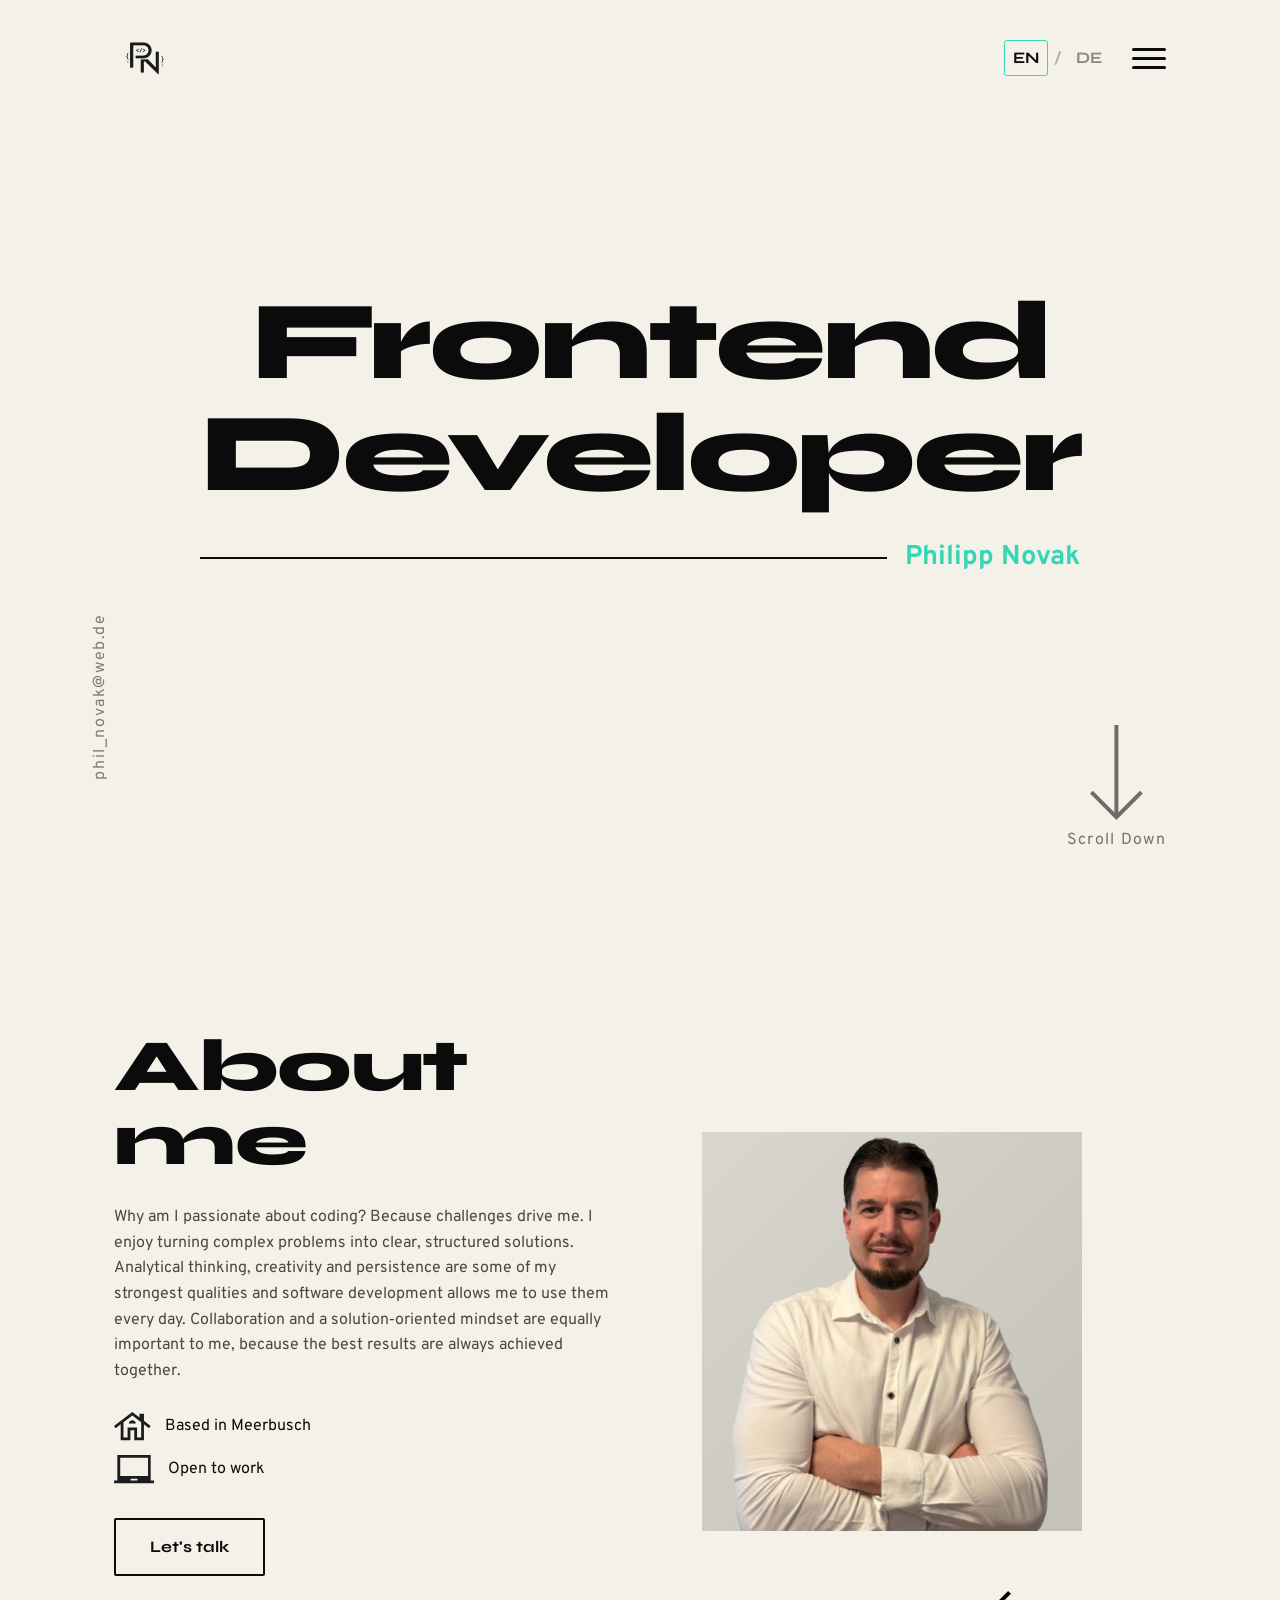
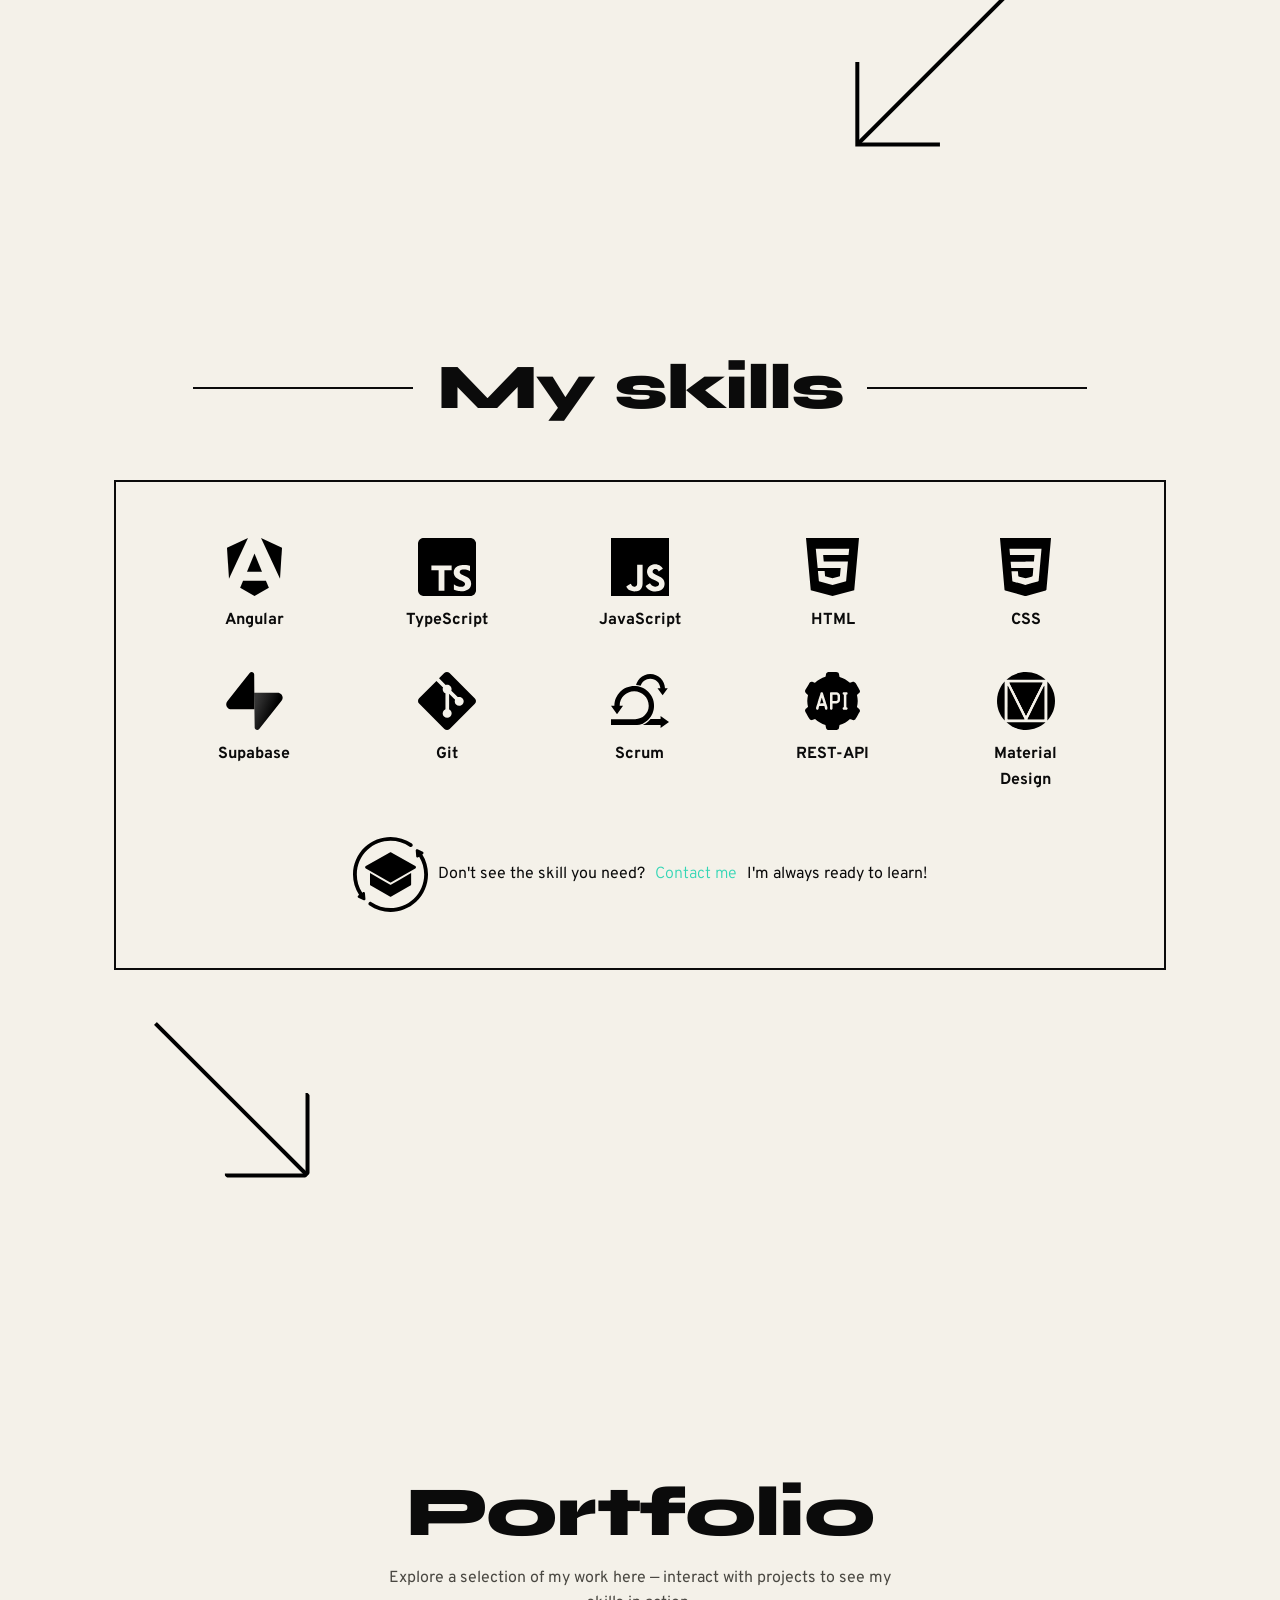
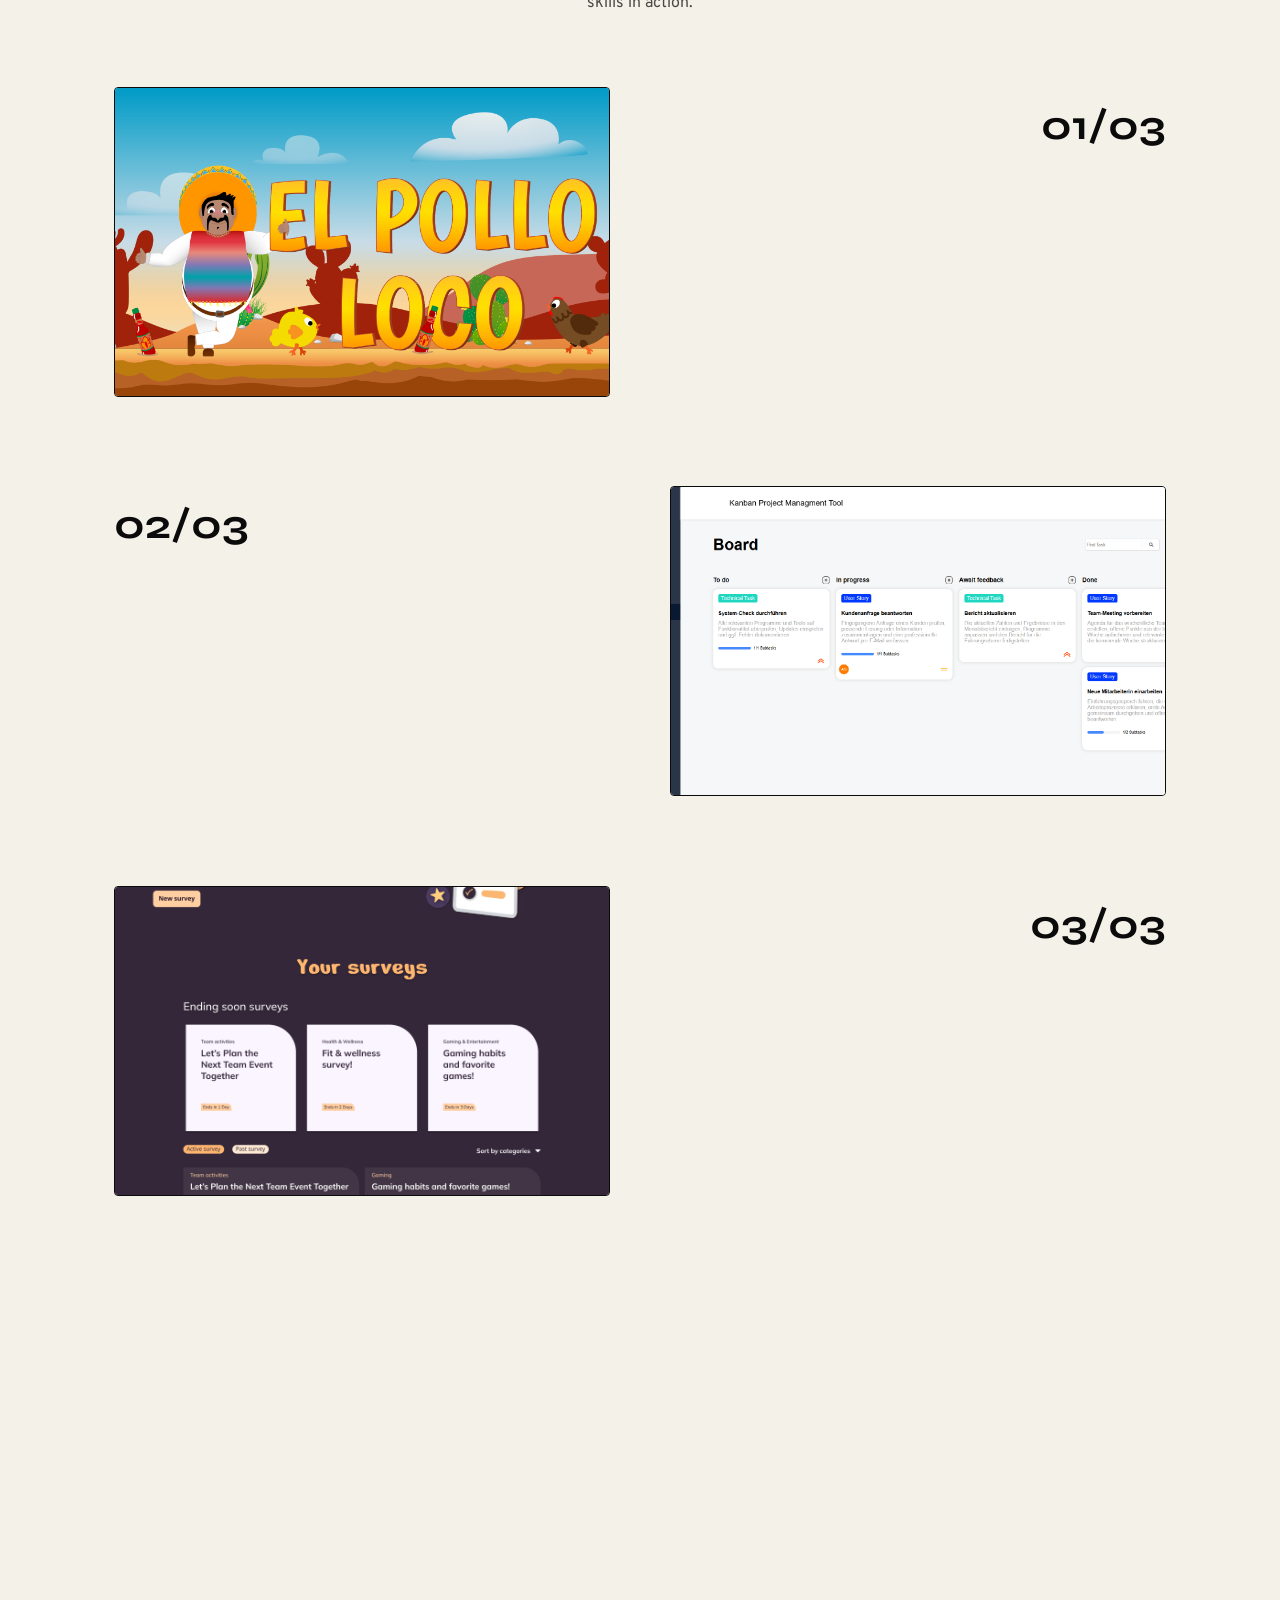
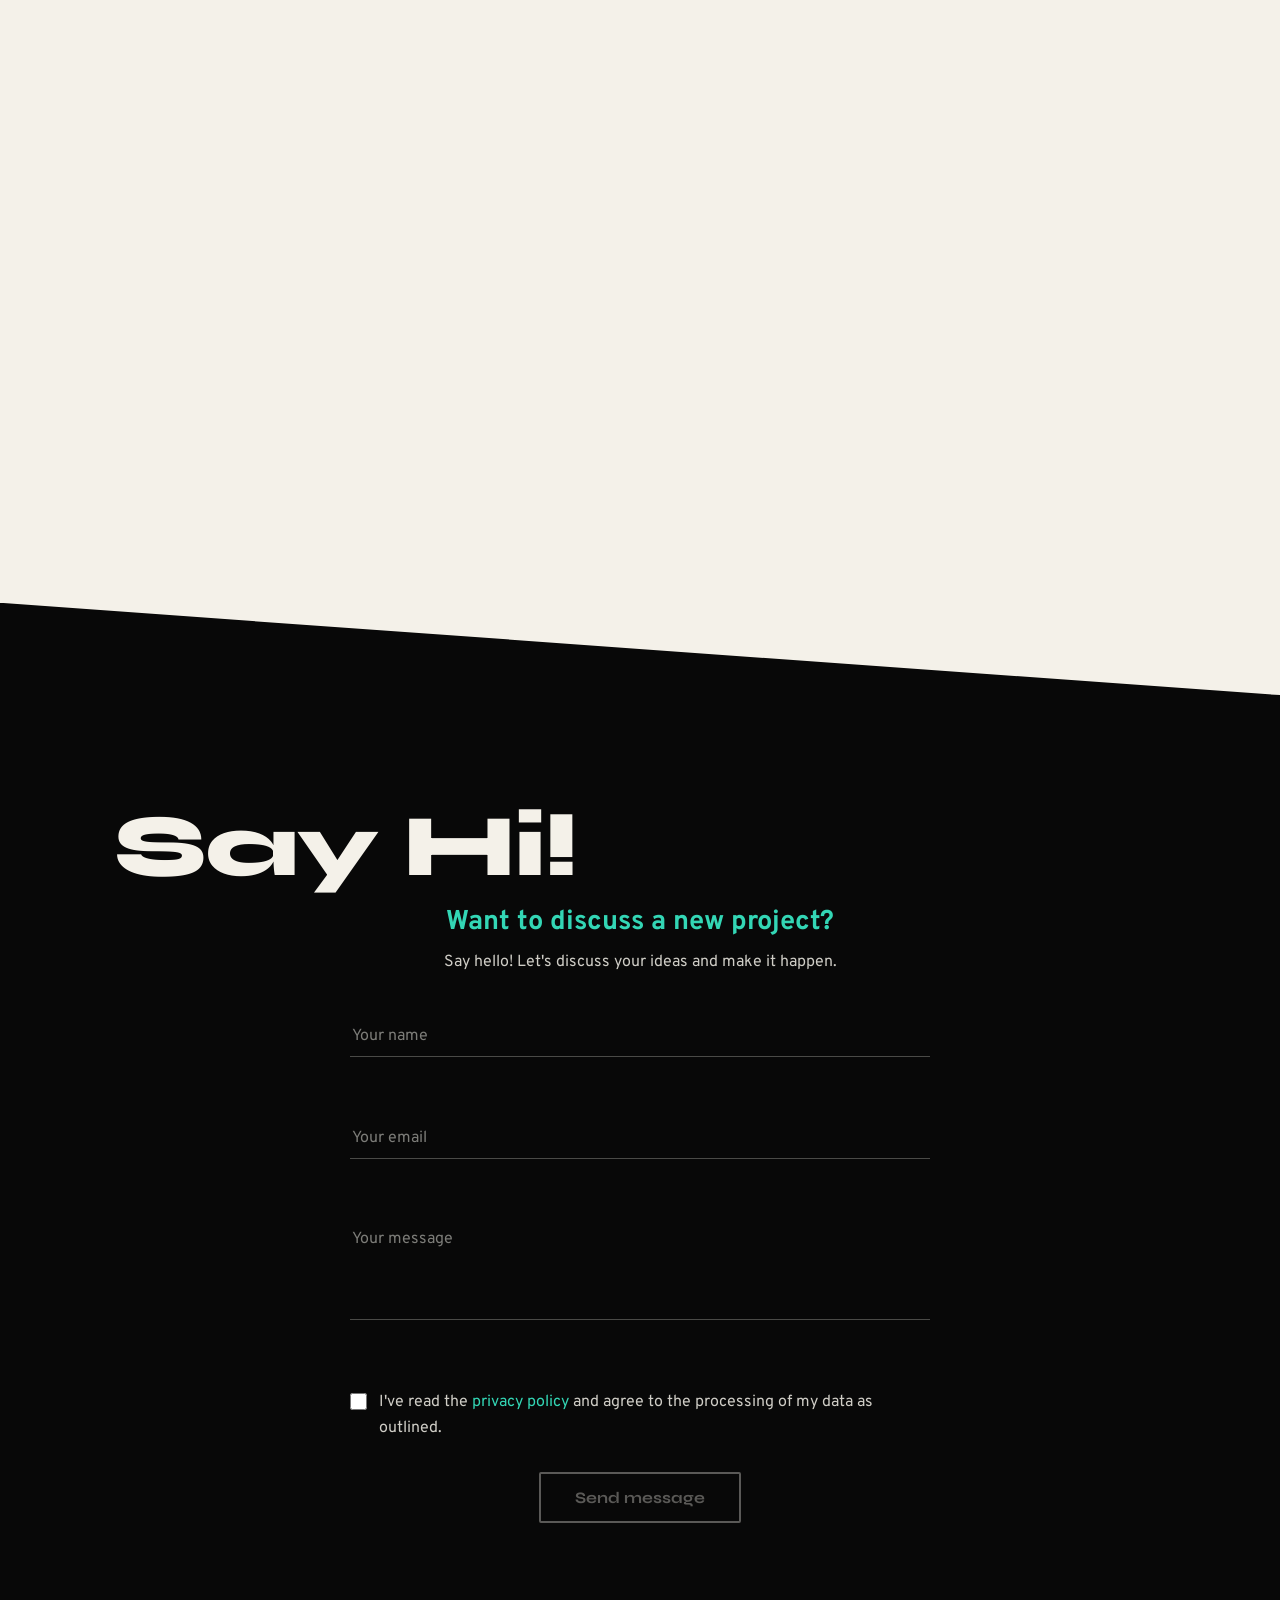
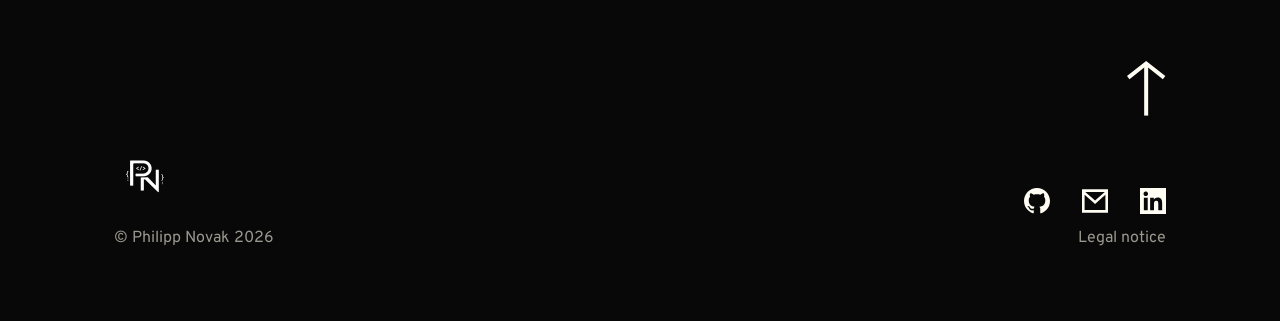
==== commit 7d1c65ca: "fixed styles; added logo" ====
--- a/index.html
+++ b/index.html
@@ -4,7 +4,7 @@
 <head>
     <meta charset="UTF-8">
     <meta name="viewport" content="width=device-width, initial-scale=1.0">
-    <title>Portfolio Philipp Novak</title>
+    <title>Philipp Novak</title>
     <link rel="stylesheet" href="style.css">
     <link rel="icon" type="image/png" href="./assets/img/logo_philipp_novak.png" />
 </head>
@@ -13,7 +13,7 @@
 
     <!-- HEADER -->
     <header class="site-header">
-        <span class="logo">[P<span>N</span>]</span>
+        <a class="logo" href="#top"><img src="./assets/img/logo_page.png" alt="Philipp Novak"></a>
         <div class="header-right">
             <div class="lang" aria-label="Language switch">
                 <button data-lang="en" class="is-active">EN</button>
@@ -41,10 +41,10 @@
                     <a href="mailto:phil_novak@web.de" class="menu-hi-email">phil_novak@web.de</a>
                 </div>
                 <div class="menu-socials">
-                    <a href="#" aria-label="GitHub"><img src="./assets/img/github_menu.svg" alt="GitHub"></a>
+                    <a href="https://github.com/novakovic29" target="_blank" rel="noopener" aria-label="GitHub"><img src="./assets/img/github_menu.svg" alt="GitHub"></a>
                     <a href="mailto:phil_novak@web.de" aria-label="Email"><img src="./assets/img/mail_menu.svg"
                             alt="Email"></a>
-                    <a href="#" aria-label="LinkedIn"><img src="./assets/img/linkedin_menu.svg" alt="LinkedIn"></a>
+                    <a href="https://www.linkedin.com/in/philipp-novak-8223a3237/" target="_blank" rel="noopener" aria-label="LinkedIn"><img src="./assets/img/linkedin_menu.svg" alt="LinkedIn"></a>
                 </div>
             </div>
         </div>
@@ -158,9 +158,9 @@
 
             <div class="proj reveal">
                 <div class="proj-media">
-                    <div class="proj-clip">
+                    <a class="proj-clip" href="../El_Pollo_Loco/" target="_blank" rel="noopener" aria-label="View El Pollo Loco live">
                         <img src="./assets/img/project-images/el-pollo-loco.png" alt="El Pollo Loco">
-                    </div>
+                    </a>
                     <a href="../El_Pollo_Loco/" target="_blank" rel="noopener" class="proj-arrow" aria-label="View live project">
                         <img class="arr-down" src="./assets/img/icons/arrow_down_project.svg" alt="">
                         <img class="arr-up" src="./assets/img/icons/arrow_up_project.svg" alt="">
@@ -184,9 +184,9 @@
 
             <div class="proj reverse reveal">
                 <div class="proj-media">
-                    <div class="proj-clip">
+                    <a class="proj-clip" href="../join/" target="_blank" rel="noopener" aria-label="View Join live">
                         <img src="./assets/img/project-images/join.png" alt="Join">
-                    </div>
+                    </a>
                     <a href="../join/" target="_blank" rel="noopener" class="proj-arrow" aria-label="View live project">
                         <img class="arr-down" src="./assets/img/icons/arrow_down_project.svg" alt="">
                         <img class="arr-up" src="./assets/img/icons/arrow_up_project.svg" alt="">
@@ -211,9 +211,9 @@
 
             <div class="proj reveal">
                 <div class="proj-media">
-                    <div class="proj-clip">
+                    <a class="proj-clip" href="../pollapp/" target="_blank" rel="noopener" aria-label="View Poll App live">
                         <img src="./assets/img/project-images/pollapp.png" alt="Poll App">
-                    </div>
+                    </a>
                     <a href="../pollapp/" target="_blank" rel="noopener" class="proj-arrow" aria-label="View live project">
                         <img class="arr-down" src="./assets/img/icons/arrow_down_project.svg" alt="">
                         <img class="arr-up" src="./assets/img/icons/arrow_up_project.svg" alt="">
@@ -307,7 +307,7 @@
         </div>
         <footer class="site-footer">
             <div class="footer-left">
-                <span class="logo">[P<span>N</span>]</span>
+                <a class="logo" href="#top"><img src="./assets/img/logo_page.png" alt="Philipp Novak"></a>
                 <a href="mailto:phil_novak@web.de" class="footer-email">phil_novak@web.de</a>
                 <p>© Philipp Novak 2026</p>
             </div>
@@ -316,9 +316,9 @@
                     <img src="./assets/img/icons/arrow_up.svg" alt="">
                 </a>
                 <div class="socials">
-                    <a href="#" aria-label="GitHub"><img src="./assets/img/github_menu.svg" alt="GitHub"></a>
+                    <a href="https://github.com/novakovic29" target="_blank" rel="noopener" aria-label="GitHub"><img src="./assets/img/github_menu.svg" alt="GitHub"></a>
                     <a href="mailto:phil_novak@web.de" aria-label="Email"><img src="./assets/img/mail_menu.svg" alt="Email"></a>
-                    <a href="#" aria-label="LinkedIn"><img src="./assets/img/linkedin_menu.svg" alt="LinkedIn"></a>
+                    <a href="https://www.linkedin.com/in/philipp-novak-8223a3237/" target="_blank" rel="noopener" aria-label="LinkedIn"><img src="./assets/img/linkedin_menu.svg" alt="LinkedIn"></a>
                 </div>
                 <a href="./legal-notice.html" class="legal" data-i18n="legal">Legal notice</a>
             </div>
--- a/style.css
+++ b/style.css
@@ -114,7 +114,6 @@
   background: var(--cream);
   color: var(--ink);
   line-height: 1.6;
-  overflow-x: hidden;
   -webkit-font-smoothing: antialiased;
 }
 
@@ -158,7 +157,7 @@
   gap: 10px;
   font-family: 'Syne', sans-serif;
   font-weight: 700;
-  font-size: .95rem;
+  font-size: 1rem;
   border: 2px solid var(--ink);
   background: transparent;
   color: var(--ink);
@@ -215,26 +214,27 @@
   justify-content: space-between;
   padding: 26px max(clamp(20px, 5vw, 64px), calc((100% - var(--maxw)) / 2 + clamp(20px, 5vw, 64px)));
   background: var(--cream);
+  -webkit-transform: translateZ(0);
+  transform: translateZ(0);
+  -webkit-backface-visibility: hidden;
+  backface-visibility: hidden;
 }
 
 .logo {
-  font-family: 'Syne', sans-serif;
-  font-weight: 900;
-  font-size: 1.15rem;
-  letter-spacing: 1px;
-  display: inline-flex
-}
-
-.logo span {
-  color: var(--ink)
-}
-
-.site-footer .logo {
-  color: var(--cream)
-}
-
-.site-footer .logo span {
-  color: var(--cream)
+  display: inline-flex;
+  align-items: center;
+}
+
+.logo img {
+  height: 4rem;
+  width: auto;
+  display: block;
+}
+
+.site-footer .logo img,
+.footer-left .logo img {
+  height: 4rem;
+  filter: brightness(0) invert(1);
 }
 
 .header-right {
@@ -249,7 +249,7 @@
   gap: 6px;
   font-family: 'Syne', sans-serif;
   font-weight: 700;
-  font-size: .8rem
+  font-size: 1rem;
 }
 
 .lang button {
@@ -345,7 +345,7 @@
   flex-direction: column;
   justify-content: center;
   align-items: center;
-  padding: 100px clamp(24px, 8vw, 120px) 24px;
+  padding: 100px clamp(32px, 8vw, 120px) 24px;
   gap: 4px;
 }
 
@@ -378,7 +378,7 @@
 .menu-bottom {
   background: var(--dark);
   color: var(--cream);
-  padding: 52px clamp(24px, 8vw, 120px) 40px;
+  padding: 52px clamp(32px, 8vw, 120px) 40px;
   clip-path: polygon(0 44px, 100% 0, 100% 100%, 0 100%);
 }
 
@@ -405,7 +405,7 @@
 .menu-hi-email {
   display: block;
   margin-top: 8px;
-  font-size: .9rem;
+  font-size: 1rem;
   color: var(--cream);
   opacity: .65;
 }
@@ -434,8 +434,14 @@
   min-height: 100svh;
   display: flex;
   flex-direction: column;
+  padding-block-start: 140px;
+}
+
+.hero .wrap {
+  flex: 1;
+  display: flex;
+  flex-direction: column;
   justify-content: center;
-  padding-block: 140px 90px;
 }
 
 .hero-text {
@@ -480,27 +486,27 @@
 
 .hero-mail {
   position: absolute;
-  left: clamp(10px, 2.6vw, 30px);
+  left: max(clamp(26px, 5vw, 64px), calc((100% - var(--maxw)) / 2 + clamp(26px, 5vw, 64px)));
   bottom: 120px;
   transform: rotate(-90deg);
   transform-origin: left bottom;
-  font-size: .72rem;
-  letter-spacing: .18em;
+  font-size: 1rem;
+  letter-spacing: .1em;
   color: var(--ink);
-  opacity: .7;
+  opacity: .5;
 }
 
 .scroll-down {
-  position: absolute;
-  right: clamp(20px, 5vw, 64px);
-  bottom: 46px;
+  align-self: flex-end;
+  margin-right: max(clamp(20px, 5vw, 64px), calc((100% - var(--maxw)) / 2 + clamp(20px, 5vw, 64px)));
+  padding-bottom: 46px;
   display: flex;
   flex-direction: column;
   align-items: center;
   gap: 8px;
-  font-size: .7rem;
-  letter-spacing: .14em;
-  opacity: .8;
+  font-size: 1rem;
+  letter-spacing: .08em;
+  opacity: .55;
 }
 
 .scroll-down img {
@@ -666,32 +672,51 @@
   display: block;
 }
 
+@keyframes sweep-bottom-left {
+  0%   { transform: translate(20px, -20px); opacity: 0; }
+  30%  { opacity: 1; }
+  70%  { opacity: 1; }
+  100% { transform: translate(-24px, 24px); opacity: 0; }
+}
+
+@keyframes sweep-bottom-right {
+  0%   { transform: translate(-20px, -20px); opacity: 0; }
+  30%  { opacity: 1; }
+  70%  { opacity: 1; }
+  100% { transform: translate(24px, 24px);  opacity: 0; }
+}
+
 .skills-arrow {
   display: flex;
   justify-content: flex-start;
   padding-top: 12px;
-  transition: transform .2s ease;
-}
-
-.skills-arrow:hover {
-  transform: translateX(4px);
+}
+
+.skills-arrow:hover img {
+  animation-play-state: paused;
 }
 
 .skills-arrow img {
   width: auto;
   height: auto;
   object-fit: unset;
+  animation: sweep-bottom-right 1.3s ease-in-out infinite;
 }
 
 .about-arrow {
   display: flex;
   justify-content: center;
   padding-top: 20px;
-  transition: transform .2s ease;
-}
-
-.about-arrow:hover {
-  transform: translateY(4px);
+}
+
+.about-arrow:hover img {
+  animation-play-state: paused;
+}
+
+.about-arrow img {
+  width: auto;
+  height: auto;
+  animation: sweep-bottom-left 1.3s ease-in-out infinite;
 }
 
 .about-arrow img {
@@ -705,8 +730,8 @@
 }
 
 .about-photo span {
-  font-size: .85rem;
-  letter-spacing: .05em
+  font-size: 1rem;
+  letter-spacing: .04em;
 }
 
 /* ---------- skills ---------- */
@@ -730,7 +755,19 @@
   flex-direction: column;
   align-items: center;
   gap: 12px;
-  text-align: center
+  text-align: center;
+  transition: filter .35s ease, opacity .35s ease, transform .35s ease;
+}
+
+.skills-grid:hover .skill {
+  filter: blur(2px);
+  opacity: .35;
+}
+
+.skills-grid:hover .skill:hover {
+  filter: blur(0);
+  opacity: 1;
+  transform: scale(1.08);
 }
 
 .skill .ico {
@@ -782,8 +819,8 @@
 }
 
 .skill span {
-  font-size: .8rem;
-  font-weight: 600
+  font-size: 1rem;
+  font-weight: 600;
 }
 
 .skills-foot {
@@ -793,7 +830,7 @@
   gap: 10px;
   flex-wrap: wrap;
   margin-top: clamp(28px, 4vw, 44px);
-  font-size: .95rem;
+  font-size: 1rem;
   text-align: center;
 }
 
@@ -896,7 +933,7 @@
   gap: 0;
   font-family: 'Syne', sans-serif;
   color: var(--teal);
-  font-size: .8rem;
+  font-size: 1rem;
   font-weight: 600;
   letter-spacing: .03em;
 }
@@ -913,7 +950,7 @@
 
 .proj-desc {
   font-family: 'Overpass', sans-serif;
-  font-size: .9rem;
+  font-size: 1rem;
   line-height: 1.6;
   max-width: 28ch;
   color: var(--ink);
@@ -926,7 +963,7 @@
   padding: 8px 20px;
   font-family: 'Overpass', sans-serif;
   font-weight: 700;
-  font-size: .85rem;
+  font-size: 1rem;
   transition: padding-right .3s cubic-bezier(.22, .61, .36, 1), background .25s ease, color .25s ease;
 }
 
@@ -956,6 +993,11 @@
   height: 100%;
   object-fit: cover;
   display: block;
+  transition: filter .35s ease;
+}
+
+.proj:hover .proj-clip img {
+  filter: blur(2px) brightness(.9);
 }
 
 .proj-media::after {
@@ -1047,7 +1089,7 @@
 }
 
 .tags {
-  font-size: .82rem;
+  font-size: 1rem;
   color: var(--teal);
   font-weight: 600;
   letter-spacing: .04em;
@@ -1056,8 +1098,9 @@
 /* ---------- references ---------- */
 .ref-grid {
   display: grid;
-  grid-template-columns: repeat(3, 1fr);
-  gap: clamp(20px, 3vw, 34px)
+  grid-template-columns: repeat(auto-fit, minmax(min(100%, 300px), 380px));
+  gap: clamp(20px, 3vw, 34px);
+  justify-content: center;
 }
 
 .ref-card {
@@ -1094,13 +1137,13 @@
 .ref-card .ref-role {
   color: var(--ink);
   font-weight: 600;
-  font-size: .82rem;
-  letter-spacing: .05em;
-  margin-bottom: 14px
+  font-size: 1rem;
+  letter-spacing: .04em;
+  margin-bottom: 14px;
 }
 
 .ref-card .ref-text {
-  font-size: .92rem;
+  font-size: 1rem;
   color: #4a4842;
   line-height: 1.55
 }
@@ -1205,7 +1248,7 @@
   display: block;
   visibility: hidden;
   margin-top: 5px;
-  font-size: .75rem;
+  font-size: 1rem;
   color: #e05555;
   letter-spacing: .02em;
   min-height: 1em;
@@ -1224,7 +1267,7 @@
   display: flex;
   align-items: flex-start;
   gap: 12px;
-  font-size: .85rem;
+  font-size: 1rem;
   color: #cfcdc6;
   margin-bottom: 30px
 }
@@ -1248,7 +1291,7 @@
 
 .form-msg {
   min-height: 22px;
-  font-size: .9rem;
+  font-size: 1rem;
   margin-top: 6px;
   color: var(--teal);
   font-weight: 600
@@ -1282,12 +1325,8 @@
 }
 
 .footer-left .logo {
-  color: var(--cream);
-  font-size: 1.4rem
-}
-
-.footer-left .logo span {
-  color: var(--cream)
+  display: inline-flex;
+  align-items: center;
 }
 
 .footer-email {
@@ -1296,7 +1335,7 @@
 
 .footer-left p {
   color: #9a988f;
-  font-size: .82rem;
+  font-size: 1rem;
   margin-top: 8px
 }
 
@@ -1335,7 +1374,7 @@
 }
 
 .footer-right .legal {
-  font-size: .78rem;
+  font-size: 1rem;
   color: #9a988f
 }
 
@@ -1402,7 +1441,7 @@
 
   .proj-hover-info,
   .proj.reverse .proj-hover-info {
-    align-items: flex-start;
+    align-items: center;
   }
 
   .footer-up {
@@ -1441,7 +1480,7 @@
   }
 
   .ref-grid {
-    grid-template-columns: 1fr
+    grid-template-columns: 1fr;
   }
 
   .proj {
@@ -1456,12 +1495,17 @@
   .proj.reverse .proj-num,
   .proj-num {
     order: 0;
-    text-align: left
+    text-align: center;
+    display: flex;
+    flex-direction: column;
+    align-items: center;
   }
 
   .proj-media {
     aspect-ratio: 16/10;
     max-height: 260px;
+    margin-inline: auto;
+    width: 100%;
   }
 
   .head-ruled .r {
@@ -1478,9 +1522,6 @@
     justify-content: flex-start
   }
 
-  .hero-mail {
-    display: none
-  }
 
 
   .about p.lead {
@@ -1489,6 +1530,30 @@
   }
 }
 
+@media(max-width:490px) {
+  .proj {
+    padding-inline: clamp(20px, 6vw, 28px);
+  }
+}
+
+@media(max-width:450px) {
+  .skills-arrow,
+  .about-arrow {
+    justify-content: center;
+  }
+
+  .skills-arrow img,
+  .about-arrow img {
+    width: 54px;
+    height: auto;
+  }
+
+  .proj-arrow {
+    width: 54px;
+    height: 54px;
+  }
+}
+
 @media(max-width:400px) {
   .about h2 {
     font-size: clamp(1.8rem, 9vw, 2.2rem);
@@ -1500,6 +1565,22 @@
 
   .head-ruled h2 {
     font-size: clamp(1.7rem, 8.5vw, 2.1rem);
+  }
+
+  .menu-links a {
+    font-size: 1.3rem;
+  }
+
+  .menu-hi-title {
+    font-size: 1.4rem;
+  }
+
+  .menu-hi-email {
+    font-size: 1rem;
+    white-space: nowrap;
+    overflow: hidden;
+    text-overflow: ellipsis;
+    max-width: 130px;
   }
 }
 
@@ -1568,8 +1649,8 @@
 .legal-page h1 {
   font-family: 'Syne', sans-serif;
   font-weight: 900;
-  font-size: clamp(2.4rem, 7vw, 4.4rem);
-  margin-bottom: clamp(40px, 6vw, 70px);
+  font-size: clamp(1.6rem, 4vw, 2.4rem);
+  margin-bottom: clamp(28px, 4vw, 48px);
 }
 
 .legal-block {
@@ -1586,7 +1667,7 @@
 
 .legal-block p,
 .legal-block li {
-  font-size: .95rem;
+  font-size: 1rem;
   line-height: 1.75;
   max-width: 72ch;
   color: var(--ink);
@@ -1609,22 +1690,35 @@
 
 .legal-date {
   margin-top: 48px;
-  font-size: .85rem;
+  font-size: 1rem;
   color: #9a988f;
 }
 
 /* ---------- slim footer (legal / privacy pages) ---------- */
+
+/* push slim footer to bottom if page content is short */
+body:has(.contact--slim) {
+  display: flex;
+  flex-direction: column;
+  min-height: 100vh;
+}
+
+body:has(.contact--slim) .legal-page {
+  flex: 1;
+}
+
 .contact--slim {
   margin-top: 0;
   padding-block: 0;
   clip-path: none;
+  border-top: 1px solid rgba(255, 255, 255, 0.1);
 }
 
 .contact--slim .site-footer {
   margin-top: 0;
   padding-block: 18px;
-  align-items: center;
-  border-top: 1px solid rgba(255, 255, 255, 0.1);
+  padding-inline: 0;
+  align-items: center;
 }
 
 .contact--slim .footer-up {
@@ -1684,7 +1778,7 @@
     display: block;
     order: 3;
     color: #9a988f;
-    font-size: .82rem;
+    font-size: 1rem;
   }
 
   .footer-right .legal {
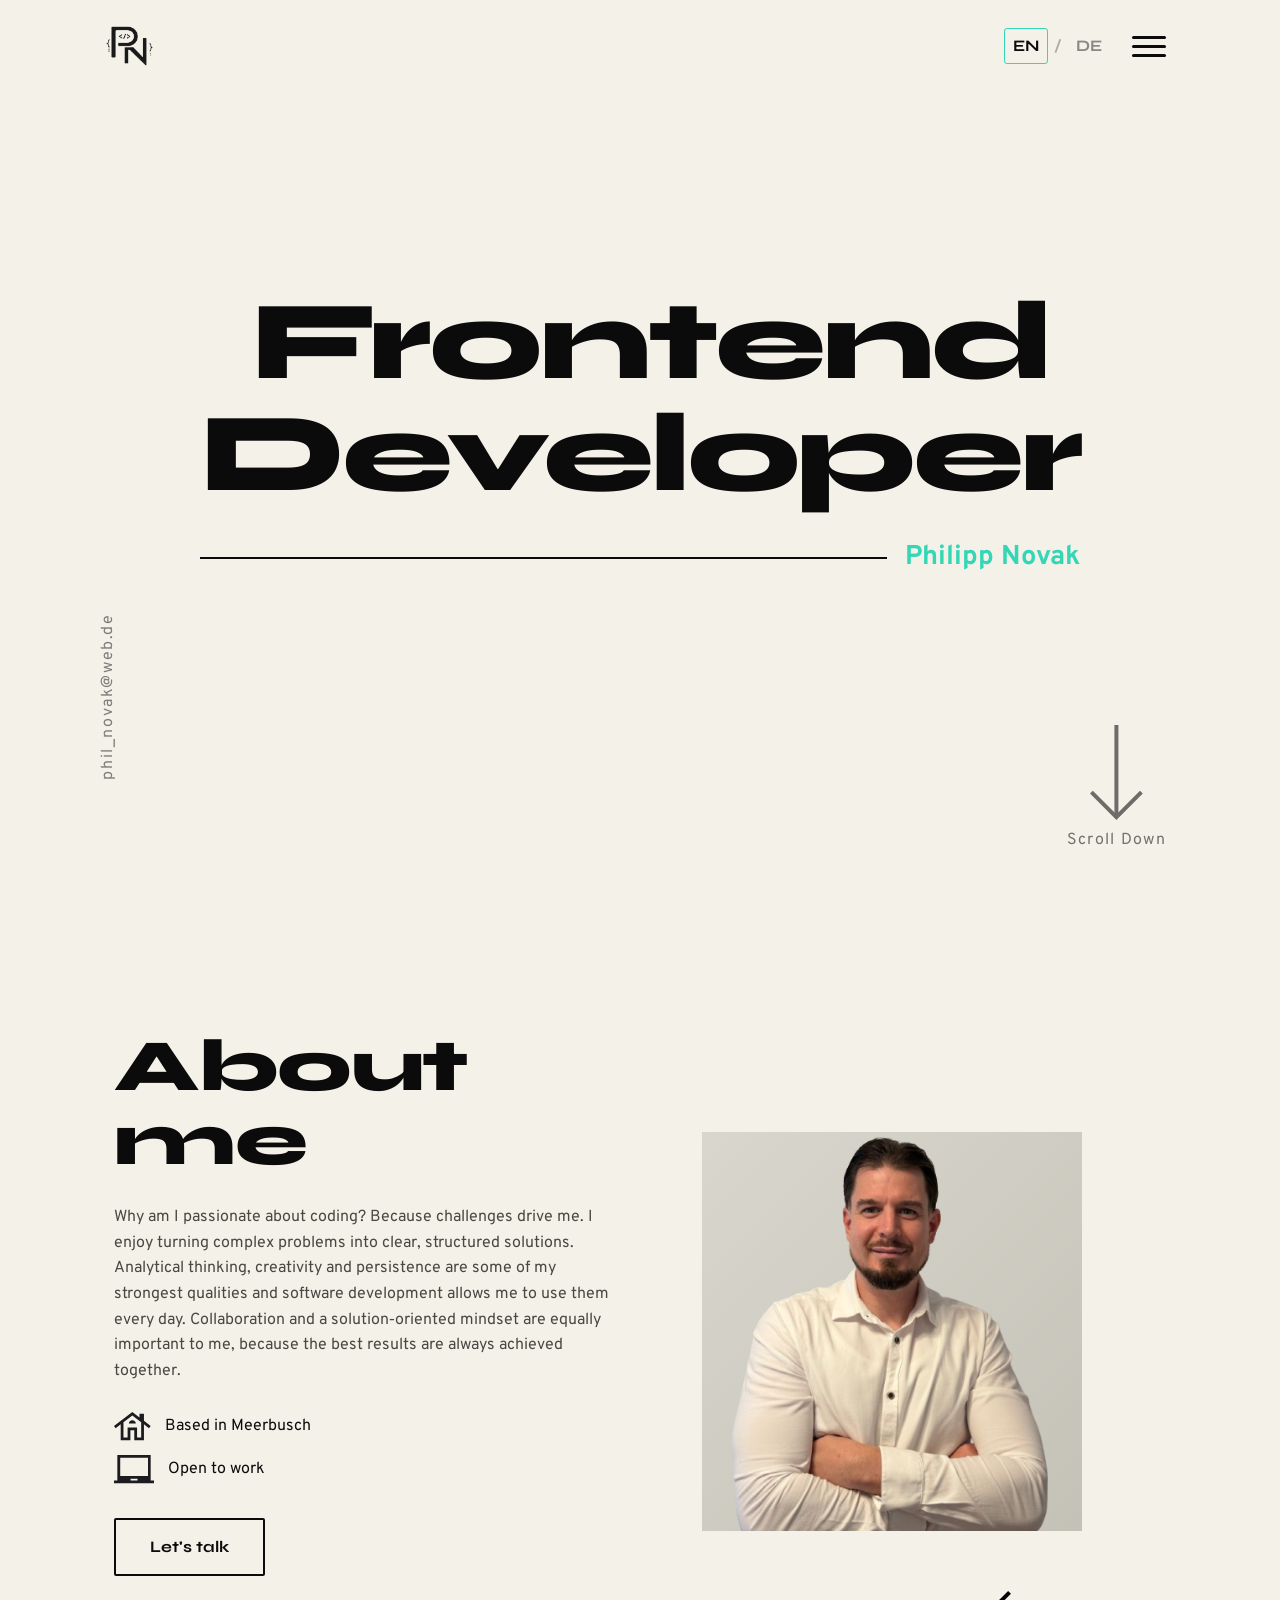
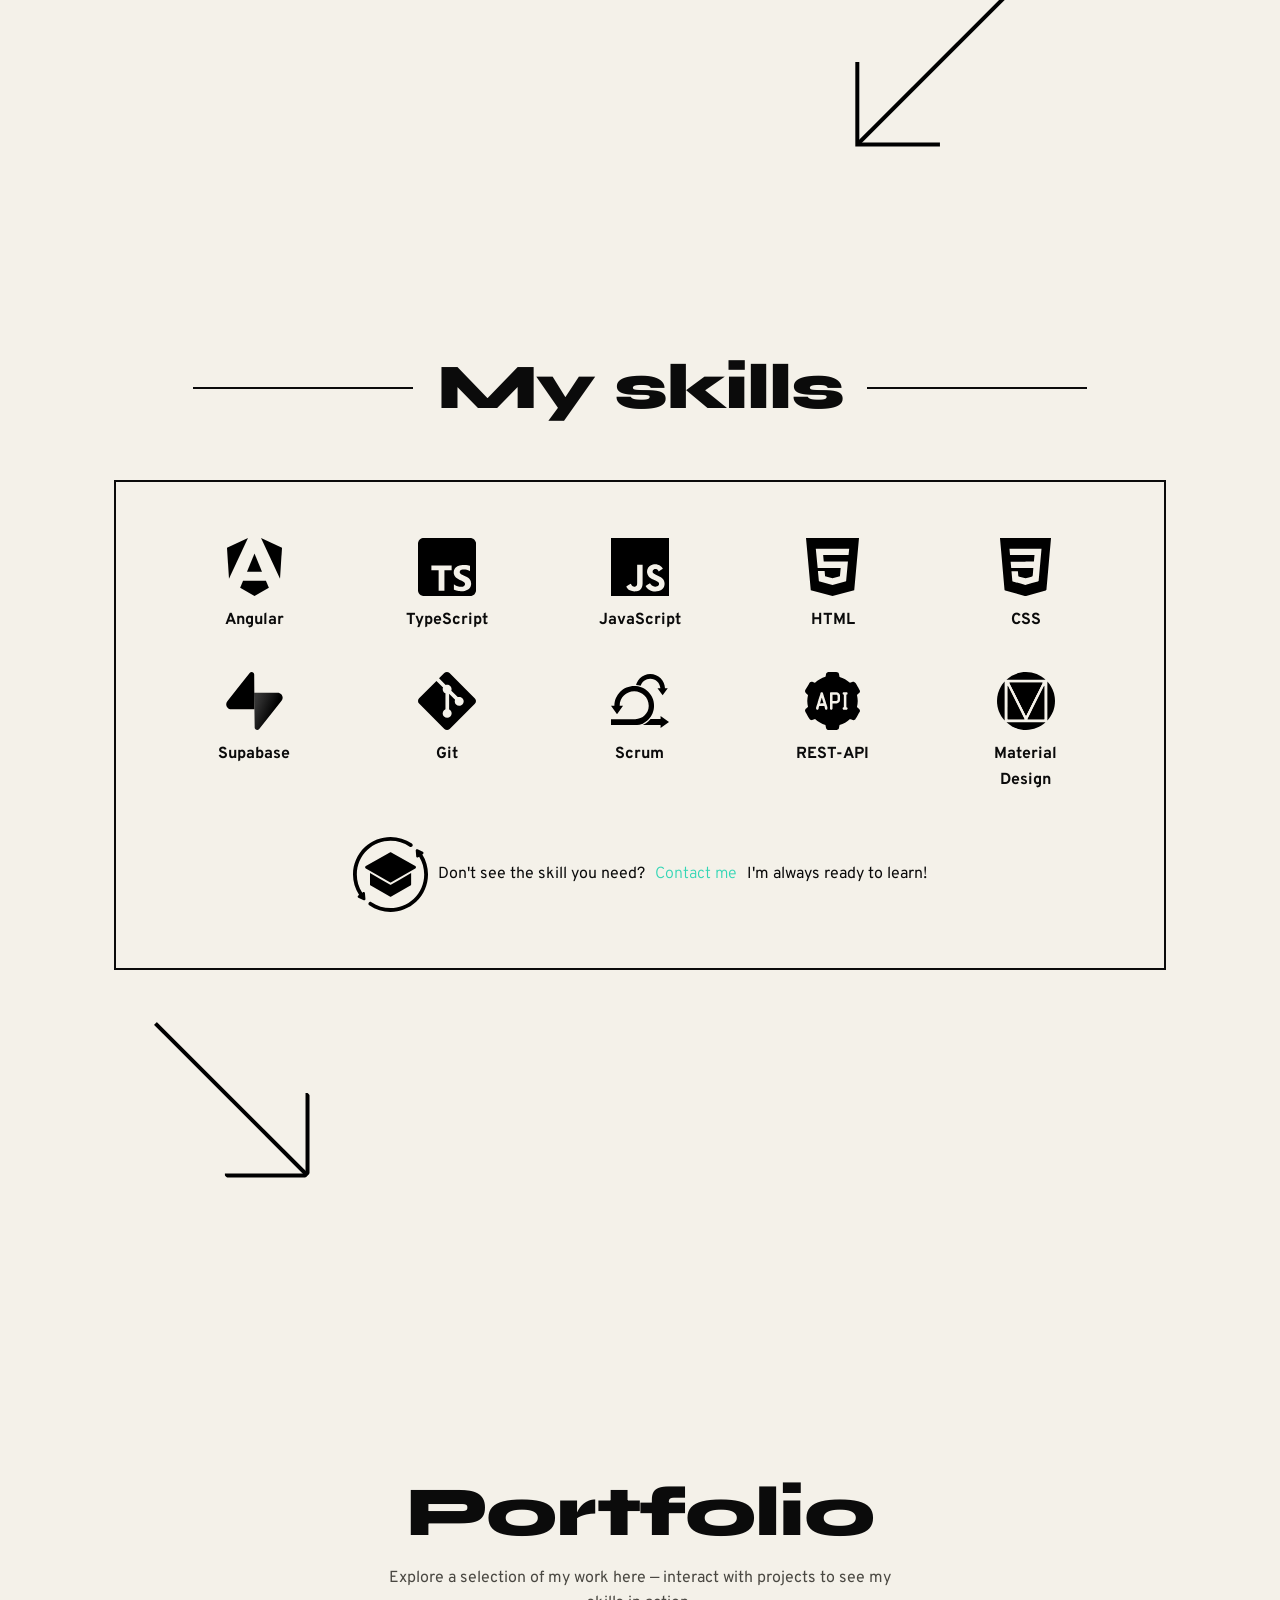
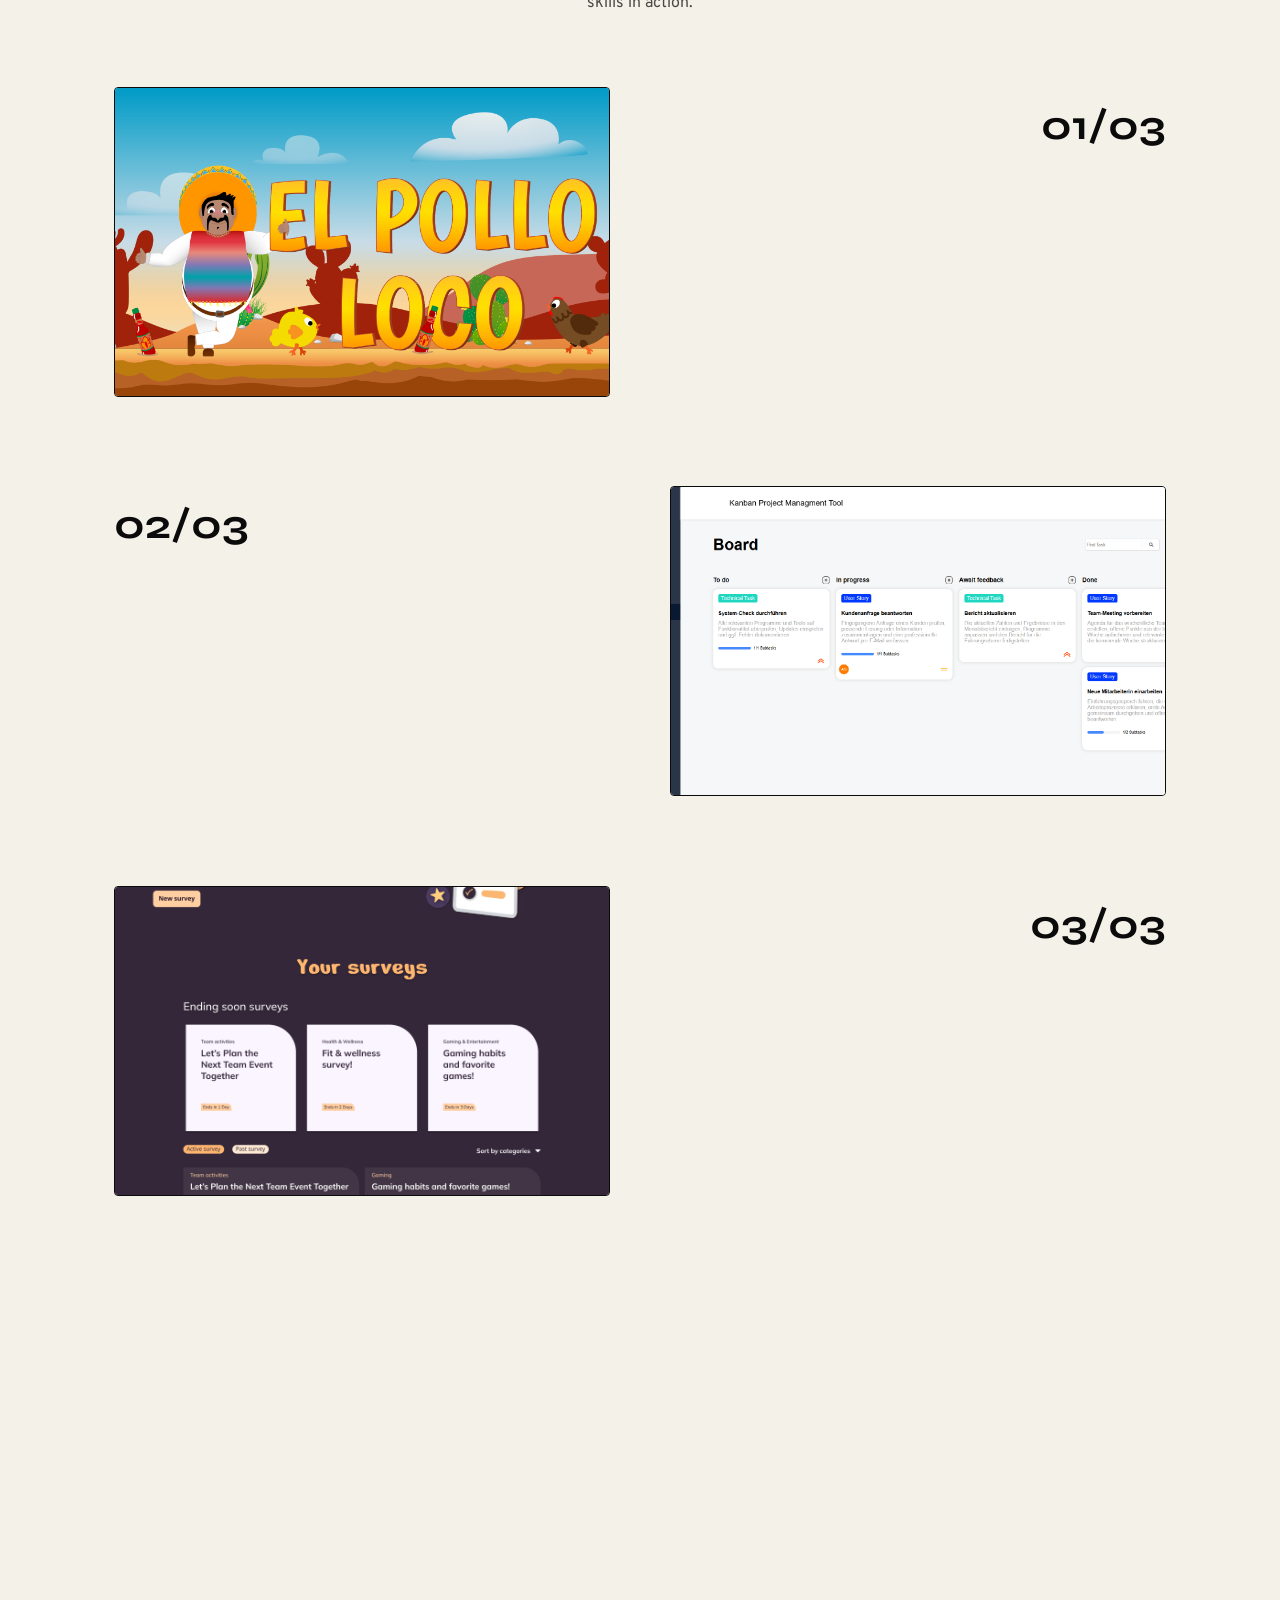
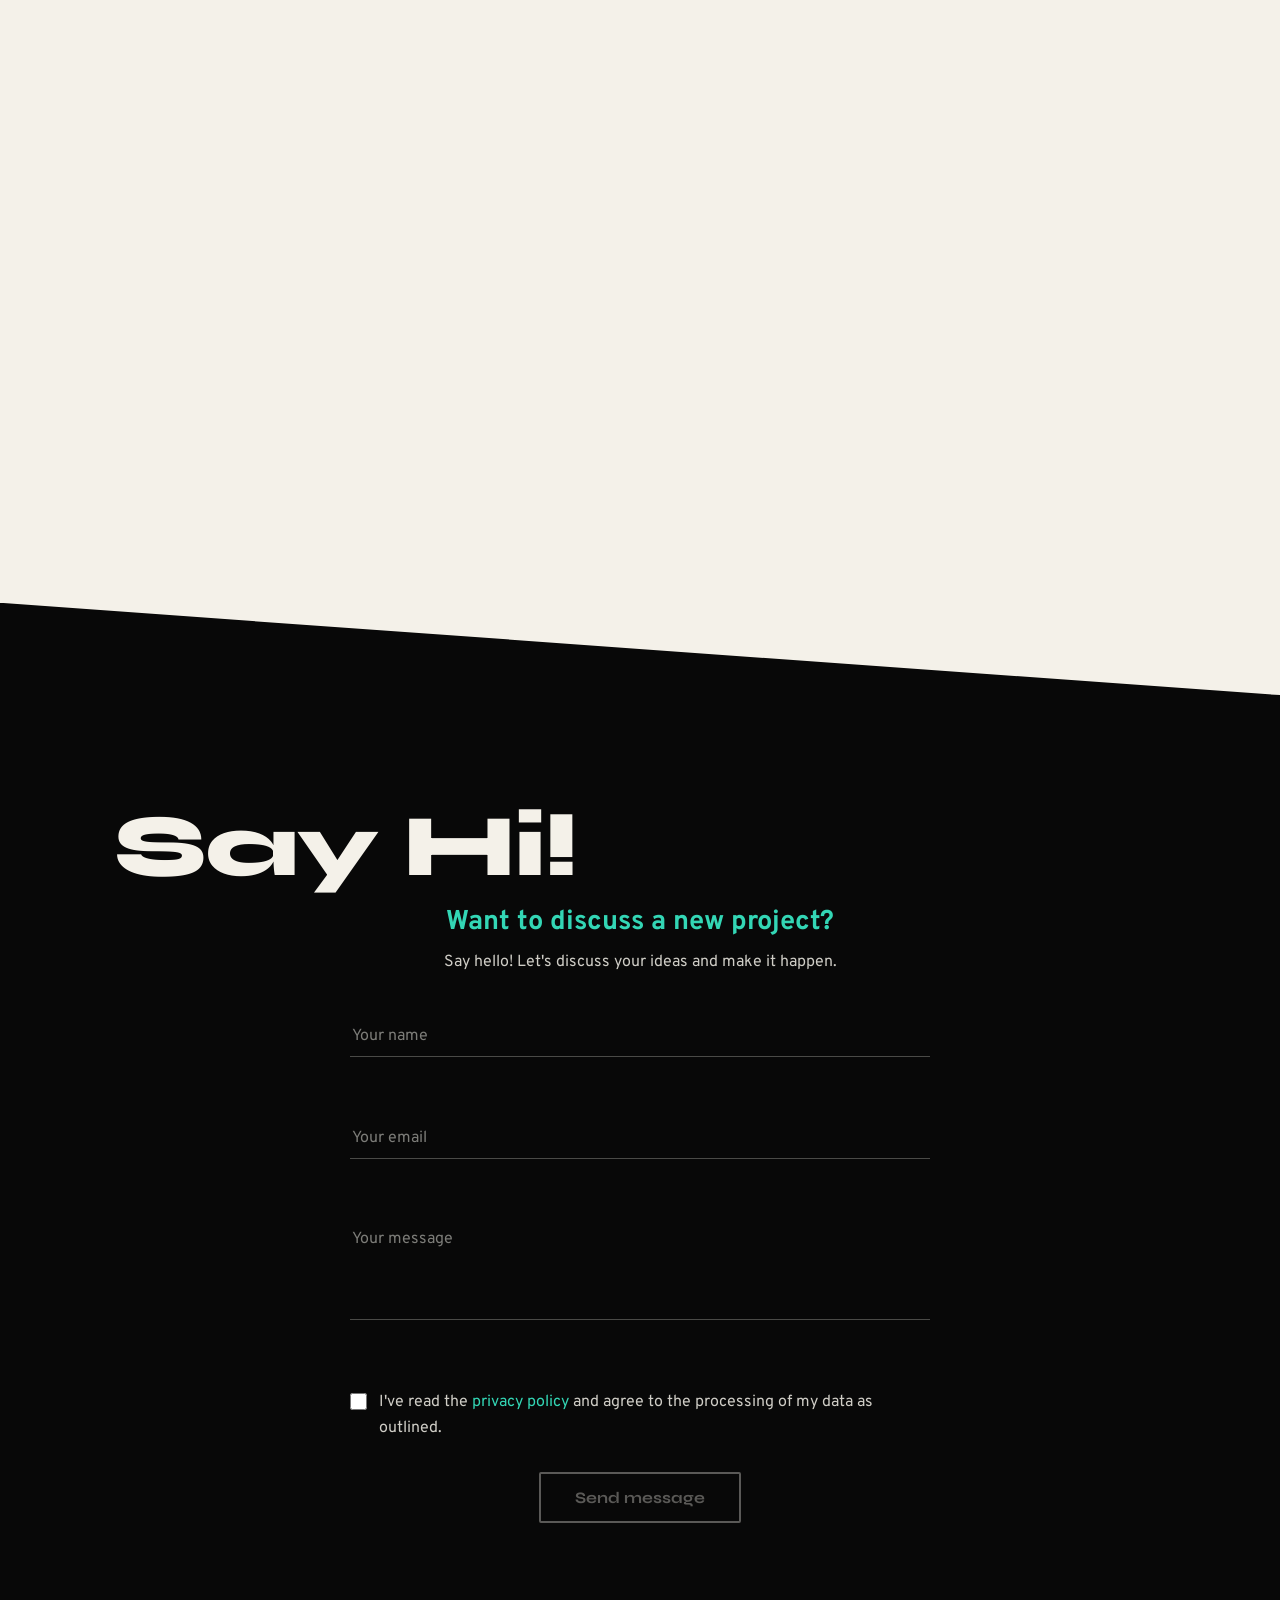
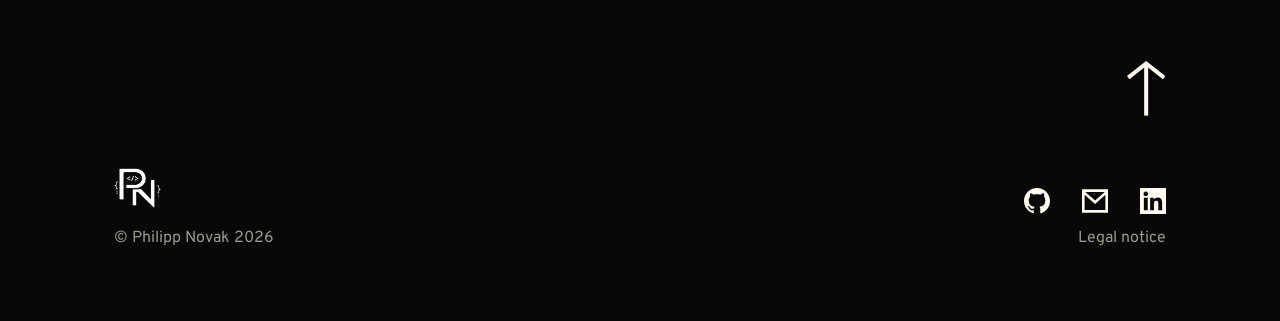
==== commit 19acedaf: "fixed: styles" ====
--- a/index.html
+++ b/index.html
@@ -131,7 +131,7 @@
                                 alt="Material Design"></span><span>Material<br>Design</span></div>
                 </div>
                 <div class="skills-foot">
-                    <img src="./assets/img/icon_learning.svg" alt="">
+                    <span class="ico"><img src="./assets/img/icon_learning.svg" alt=""></span>
                     <span data-i18n="skills_q">Don't see the skill you need?</span>
                     <a href="#contact" class="skills-contact"><span data-i18n="skills_contact_verb">Contact</span> <span
                             class="skills-contact-obj" data-i18n="skills_contact_obj">me</span></a>
@@ -295,7 +295,7 @@
                     </div>
                     <label class="privacy">
                         <input type="checkbox" id="f-privacy" required>
-                        <span><span data-i18n="privacy_pre">I've read the </span><a href="./privacy-policy.html" target="_blank" rel="noopener"
+                        <span><span data-i18n="privacy_pre">I've read the </span><a href="./privacy-policy.html"
                                 data-i18n="privacy_link">privacy policy</a><span data-i18n="privacy_post"> and agree to
                                 the processing of my data as outlined.</span></span>
                     </label>
--- a/style.css
+++ b/style.css
@@ -226,14 +226,18 @@
 }
 
 .logo img {
-  height: 4rem;
+  height: 2.5rem;
   width: auto;
   display: block;
 }
 
+.site-header .logo {
+  margin-inline-start: -8px;
+}
+
 .site-footer .logo img,
 .footer-left .logo img {
-  height: 4rem;
+  height: 2.5rem;
   filter: brightness(0) invert(1);
 }
 
@@ -379,7 +383,7 @@
   background: var(--dark);
   color: var(--cream);
   padding: 52px clamp(32px, 8vw, 120px) 40px;
-  clip-path: polygon(0 44px, 100% 0, 100% 100%, 0 100%);
+  clip-path: polygon(0 0, 100% 44px, 100% 100%, 0 100%);
 }
 
 .menu-bottom-inner {
@@ -486,7 +490,7 @@
 
 .hero-mail {
   position: absolute;
-  left: max(clamp(26px, 5vw, 64px), calc((100% - var(--maxw)) / 2 + clamp(26px, 5vw, 64px)));
+  left: max(clamp(34px, 5.8vw, 72px), calc((100vw - 1180px) / 2 + clamp(34px, 5.8vw, 72px)));
   bottom: 120px;
   transform: rotate(-90deg);
   transform-origin: left bottom;
@@ -832,6 +836,15 @@
   margin-top: clamp(28px, 4vw, 44px);
   font-size: 1rem;
   text-align: center;
+}
+
+.skills-foot .ico {
+  overflow: hidden;
+  display: inline-flex;
+}
+
+.skills-foot .ico:hover img {
+  animation: carousel-slide 1s ease-in-out infinite;
 }
 
 .skills-contact {
@@ -1577,10 +1590,29 @@
 
   .menu-hi-email {
     font-size: 1rem;
-    white-space: nowrap;
-    overflow: hidden;
-    text-overflow: ellipsis;
-    max-width: 130px;
+  }
+
+  .menu-bottom-inner {
+    align-items: flex-start;
+  }
+
+  .menu-hi {
+    display: flex;
+    flex-direction: column;
+    align-items: flex-start;
+  }
+
+  .menu-socials {
+    flex-direction: row;
+    align-items: center;
+    gap: 16px;
+    padding-bottom: 0;
+    margin-top: auto;
+  }
+
+  .menu-socials a img {
+    width: 20px;
+    height: 20px;
   }
 }
 
@@ -1646,6 +1678,11 @@
 }
 
 /* ---------- legal notice ---------- */
+.legal-page .wrap > * {
+  max-width: 760px;
+  margin-inline: auto;
+}
+
 .legal-page h1 {
   font-family: 'Syne', sans-serif;
   font-weight: 900;
@@ -1662,7 +1699,20 @@
   font-family: 'Syne', sans-serif;
   font-weight: 700;
   font-size: 1rem;
+  margin-top: 8px;
+  margin-bottom: 14px;
+}
+
+.legal-block h3 {
+  font-size: 1rem;
+  margin-top: 24px;
   margin-bottom: 10px;
+}
+
+.legal-block h4 {
+  font-size: 1rem;
+  margin-top: 18px;
+  margin-bottom: 8px;
 }
 
 .legal-block p,
@@ -1709,9 +1759,9 @@
 
 .contact--slim {
   margin-top: 0;
-  padding-block: 0;
-  clip-path: none;
-  border-top: 1px solid rgba(255, 255, 255, 0.1);
+  padding-top: 44px;
+  padding-bottom: 0;
+  clip-path: polygon(0 0, 100% 52px, 100% 100%, 0 100%);
 }
 
 .contact--slim .site-footer {
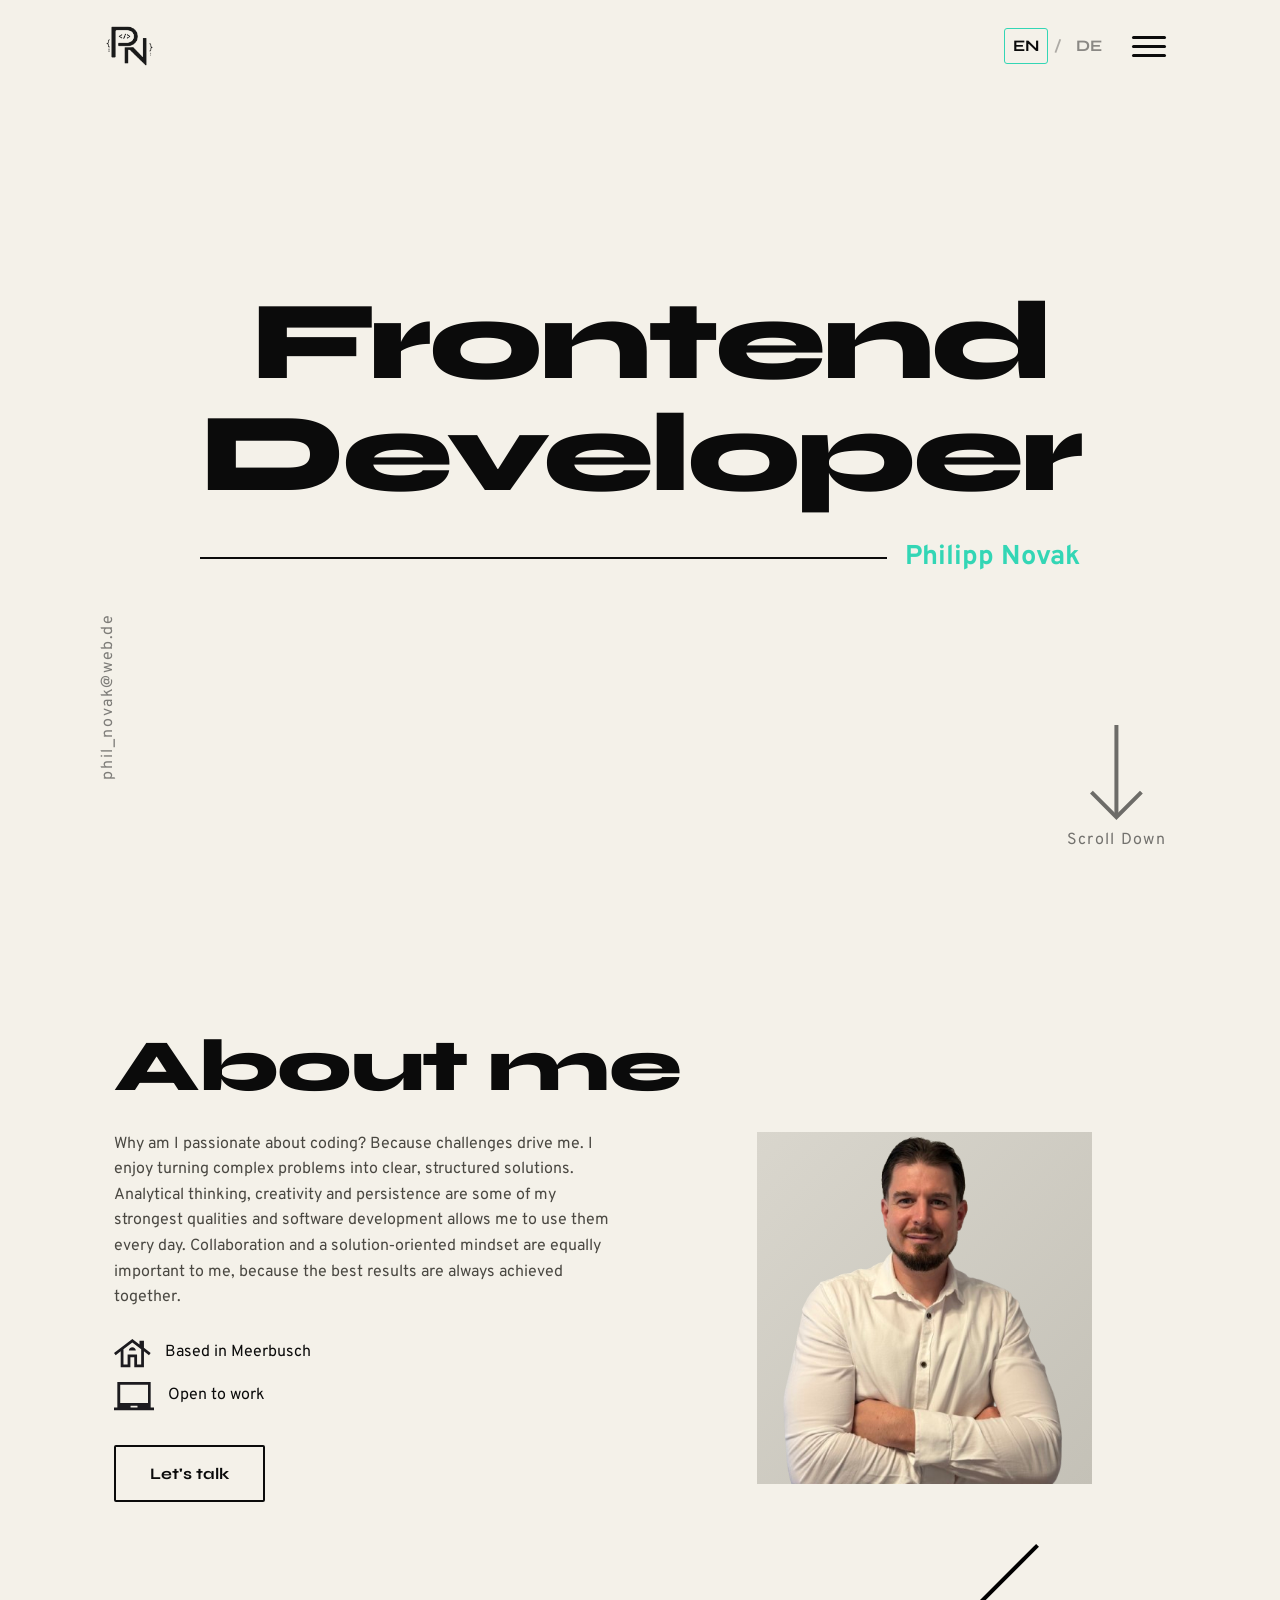
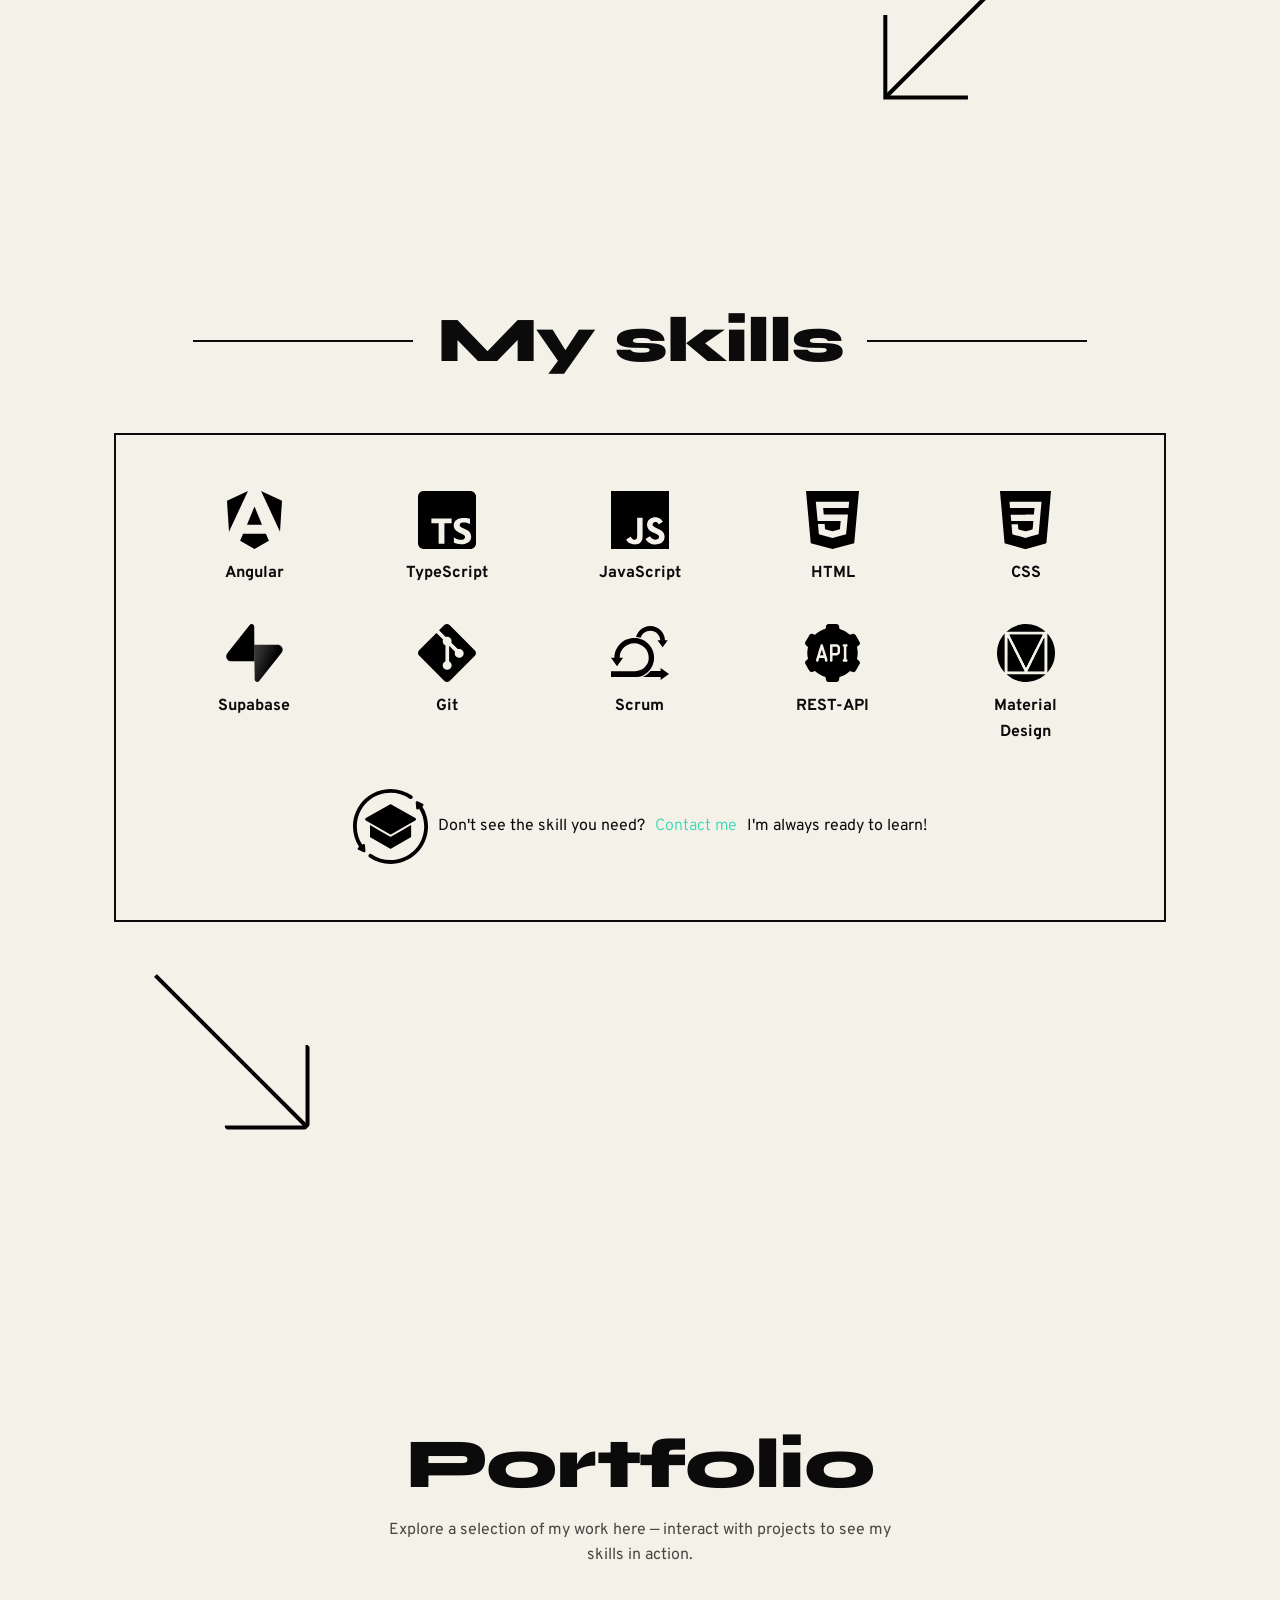
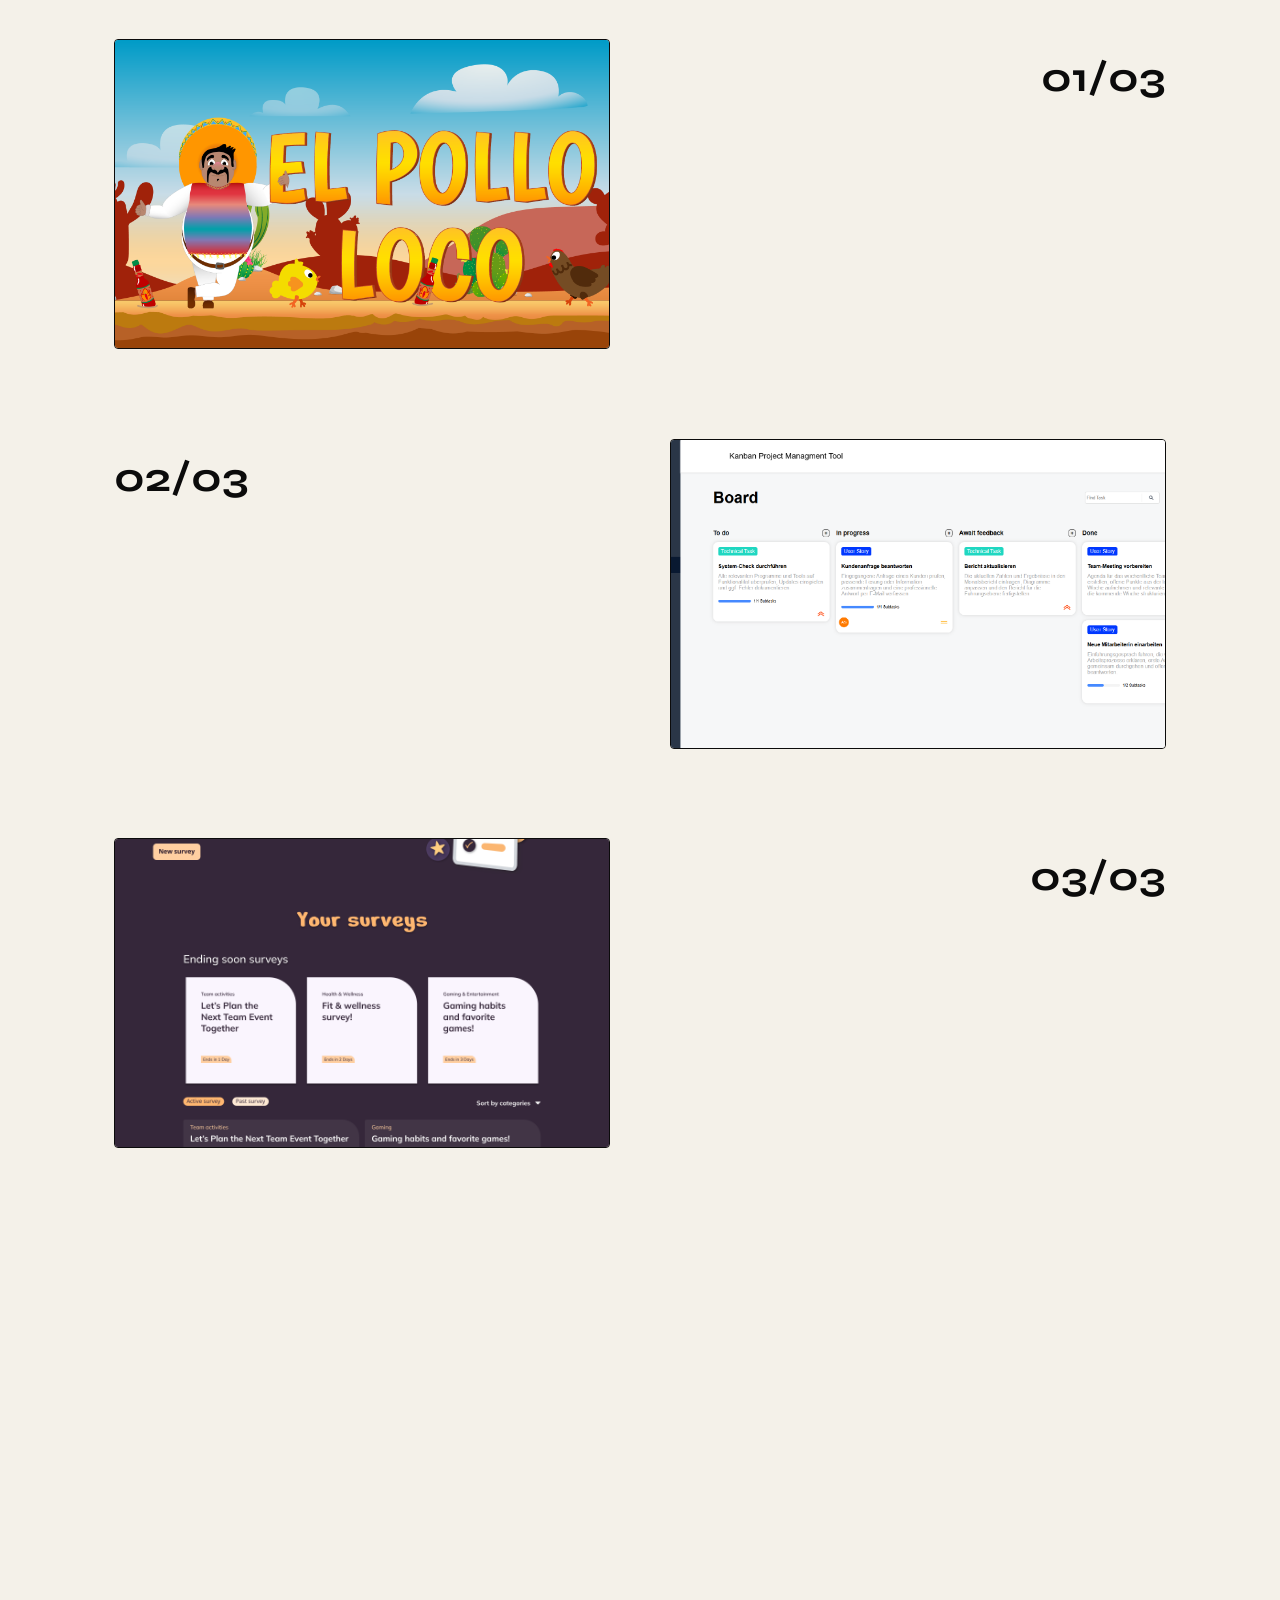
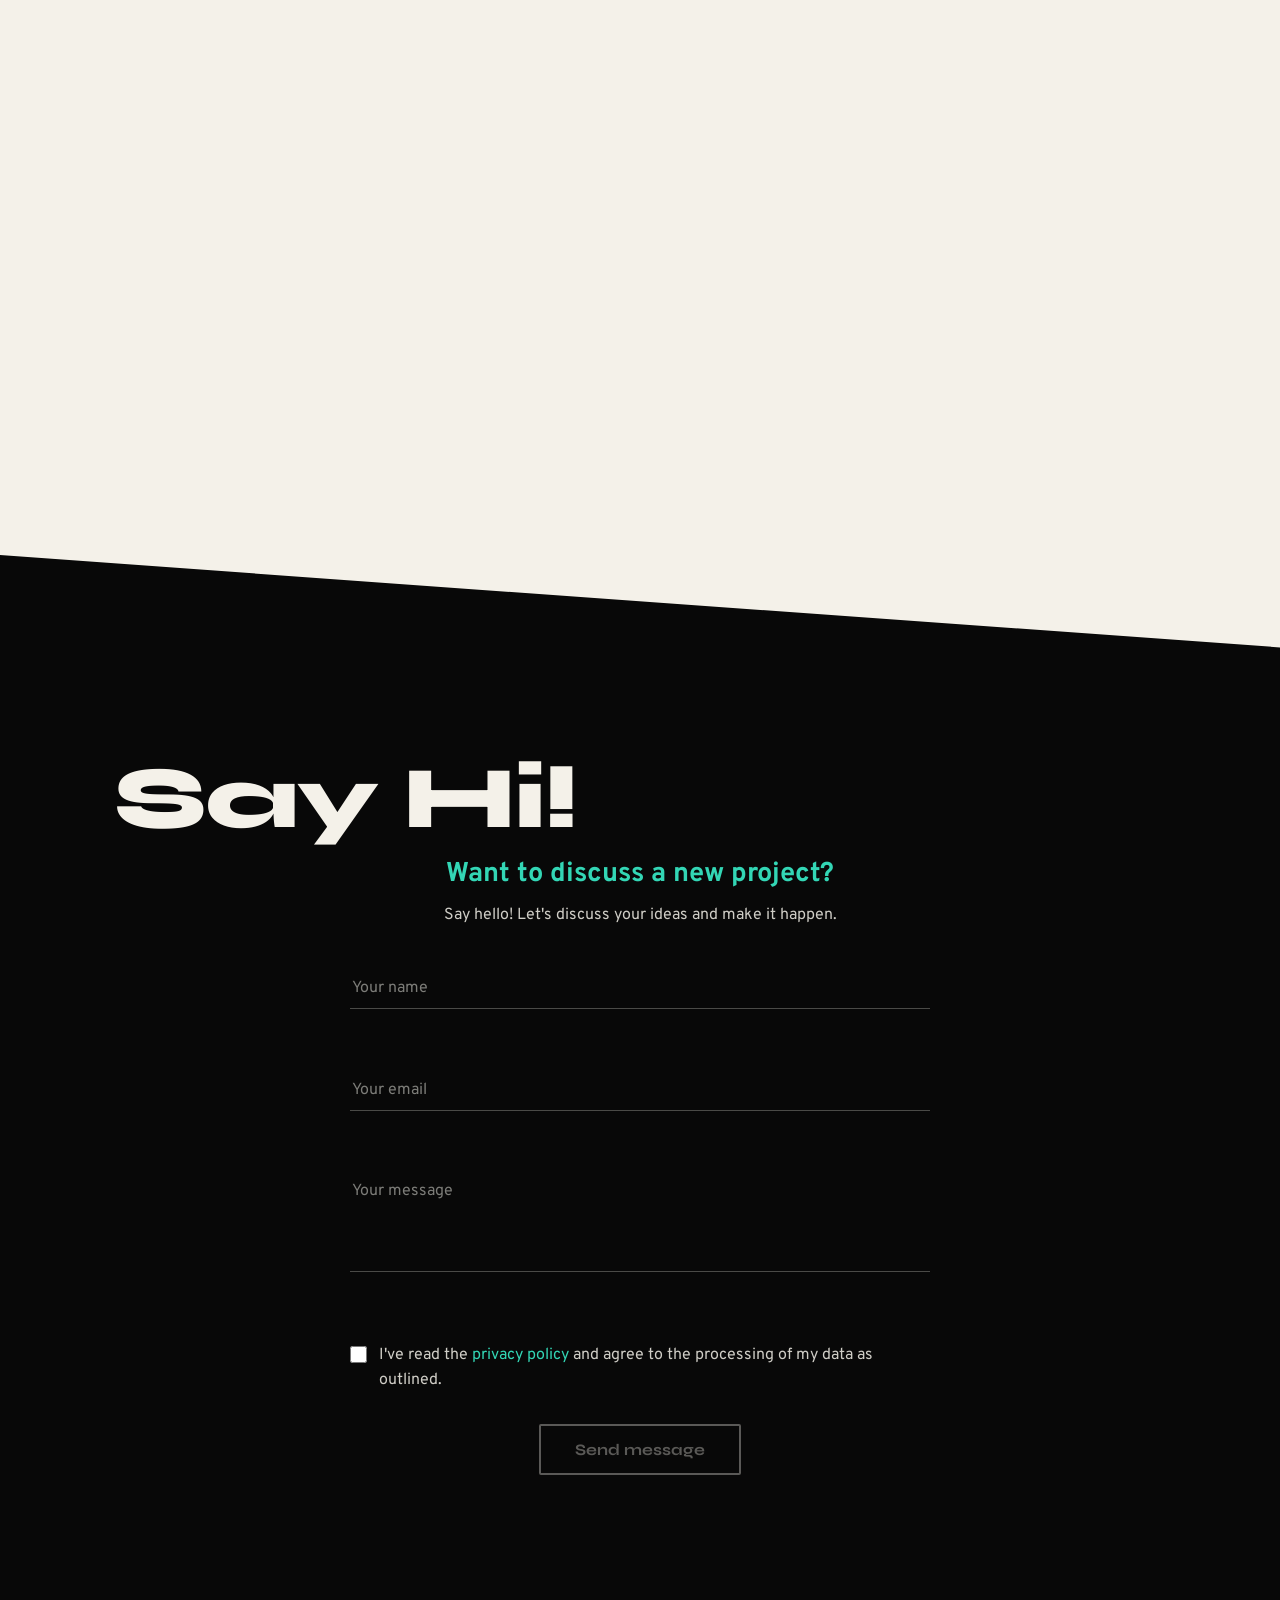
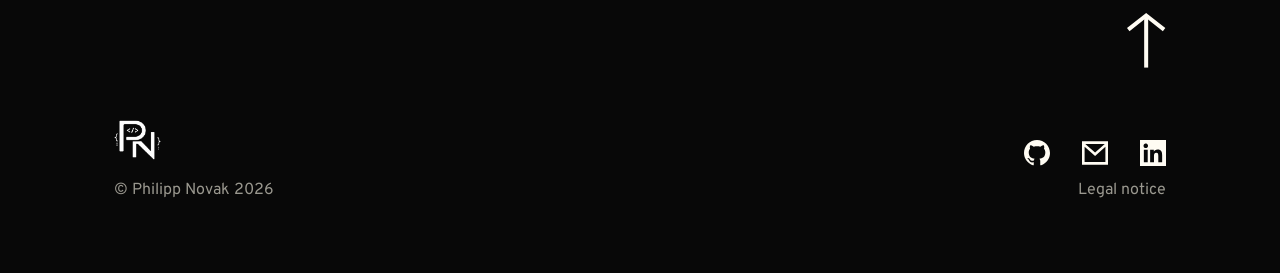
==== commit 6767099d: "fixed styles; added anmimation" ====
--- a/index.html
+++ b/index.html
@@ -60,7 +60,7 @@
         </div>
         <a class="hero-mail" href="mailto:phil_novak@web.de">phil_novak@web.de</a>
         <a class="scroll-down" href="#about">
-            <img src="./assets/img/icons/hero_arrow.svg" alt="" aria-hidden="true">
+            <span class="scroll-clip"><img src="./assets/img/icons/hero_arrow.svg" alt="" aria-hidden="true"></span>
             <span data-i18n="scroll">Scroll Down</span>
         </a>
     </section>
--- a/style.css
+++ b/style.css
@@ -333,14 +333,15 @@
   color: var(--ink);
   display: flex;
   flex-direction: column;
-  opacity: 0;
+  transform: translateY(-100%);
   visibility: hidden;
-  transition: opacity .35s ease, visibility .35s;
+  transition: transform .4s cubic-bezier(0.4, 0, 0.2, 1), visibility 0s .4s;
 }
 
 body.menu-open .menu {
-  opacity: 1;
+  transform: translateY(0);
   visibility: visible;
+  transition: transform .4s cubic-bezier(0.4, 0, 0.2, 1), visibility 0s 0s;
 }
 
 .menu-links {
@@ -361,28 +362,88 @@
   color: var(--ink);
   display: flex;
   align-items: center;
-  gap: 20px;
+  position: relative;
+  padding-left: calc(clamp(10px, 1.5vw, 16px) + 16px);
   transition: color .2s ease;
 }
 
 .menu-links a::before {
   content: '';
-  display: block;
+  position: absolute;
+  bottom: 0;
+  left: 0;
   width: clamp(10px, 1.5vw, 16px);
   height: clamp(10px, 1.5vw, 16px);
-  border-left: 2.5px solid currentColor;
-  border-bottom: 2.5px solid currentColor;
-  flex-shrink: 0;
+  border-left: 3.5px solid currentColor;
+  border-bottom: 3.5px solid currentColor;
+  pointer-events: none;
+}
+
+.menu-links a::after {
+  content: '';
+  position: absolute;
+  top: 100%;
+  bottom: 0;
+  left: 0;
+  right: 0;
+  border-left: 3.5px solid currentColor;
+  border-right: 3.5px solid currentColor;
+  border-top: 0 solid currentColor;
+  opacity: 0;
+  pointer-events: none;
+}
+
+.menu-links a:hover::before {
+  animation: underline-trim 0.7s ease forwards;
+}
+
+@keyframes underline-trim {
+  0%   { left: 0; width: clamp(10px,1.5vw,16px); height: clamp(10px,1.5vw,16px); border-left-width: 3.5px; }
+  45%  { left: 0; width: 100%; height: 3px; border-left-width: 0; }
+  100% { left: 50%; width: 50%; height: 3px; border-left-width: 0; }
+}
+
+.menu-links a.is-animating::before {
+  animation: underline-trim-full 0.7s ease forwards;
+}
+
+@keyframes underline-trim-full {
+  0%   { left: 0; width: clamp(10px,1.5vw,16px); height: clamp(10px,1.5vw,16px); border-left-width: 3.5px; }
+  45%  { left: 0; width: 100%; height: 3px; border-left-width: 0; }
+  75%  { left: 50%; width: 50%; height: 3px; border-left-width: 0; }
+  100% { left: 0; width: 100%; height: 3px; border-left-width: 0; }
+}
+
+.menu-links a.is-active::before {
+  animation: none;
+  left: 0; width: 100%; height: 3px; border-left-width: 0;
+}
+
+.menu-links a.is-active:hover::before {
+  animation: none;
+  left: 0; width: 100%; height: 3px; border-left-width: 0;
+}
+
+.menu-links a.is-active::after {
+  animation: frame-rise 0.5s ease forwards;
+}
+
+@keyframes frame-rise {
+  0%   { opacity: 1; top: 100%;    border-top-width: 0; }
+  55%  { opacity: 1; top: 0.05em; border-top-width: 0; }
+  58%  { opacity: 1; top: 0.05em; border-top-width: 3.5px; }
+  80%  { opacity: 1; top: 0.05em; border-top-width: 3.5px; }
+  100% { opacity: 0; top: 0.05em; border-top-width: 3.5px; }
 }
 
 .menu-links a:hover {
-  color: var(--teal);
+  color: inherit;
 }
 
 .menu-bottom {
   background: var(--dark);
   color: var(--cream);
-  padding: 52px clamp(32px, 8vw, 120px) 40px;
+  padding: 76px clamp(32px, 8vw, 120px) 40px;
   clip-path: polygon(0 0, 100% 44px, 100% 100%, 0 100%);
 }
 
@@ -391,6 +452,10 @@
   align-items: flex-end;
   justify-content: space-between;
   gap: 24px;
+}
+
+.menu-hi {
+  align-self: flex-start;
 }
 
 .menu-hi-title {
@@ -406,6 +471,55 @@
   color: var(--teal);
 }
 
+@keyframes hi-pulse {
+  0%, 100% { color: var(--cream); }
+  50%       { color: var(--teal); }
+}
+
+@keyframes nav-pulse {
+  0%, 100% { color: var(--ink); }
+  50%       { color: var(--teal); }
+}
+
+@keyframes photo-pulse {
+  0%, 100% { opacity: 0; transform: translate(0, 0); }
+  50%       { opacity: 1; transform: translate(8px, 8px); }
+}
+
+@media (max-width: 768px) {
+  .menu-hi-title {
+    animation: hi-pulse 2s ease-in-out infinite;
+  }
+  .menu-hi-title:hover {
+    animation-play-state: paused;
+    color: var(--teal);
+  }
+
+  .about h2,
+  .head-ruled h2,
+  .section-head h2 {
+    animation: nav-pulse 2s ease-in-out infinite;
+  }
+
+  .about-photo::after {
+    animation: photo-pulse 2s ease-in-out infinite;
+  }
+  .about h2:hover,
+  .head-ruled h2:hover,
+  .section-head h2:hover {
+    animation-play-state: paused;
+    color: var(--teal);
+  }
+
+  .contact h2 {
+    animation: hi-pulse 2s ease-in-out infinite;
+  }
+  .contact h2:hover {
+    animation-play-state: paused;
+    color: var(--teal);
+  }
+}
+
 .menu-hi-email {
   display: block;
   margin-top: 8px;
@@ -513,28 +627,20 @@
   opacity: .55;
 }
 
+.scroll-clip {
+  display: block;
+  height: 95px;
+  clip-path: inset(-60px 0 0 0);
+}
+
 .scroll-down img {
-  animation: drop 1.3s ease-in-out infinite
+  animation: drop 1.5s ease-in-out infinite;
+  display: block;
 }
 
 @keyframes drop {
-  0% {
-    transform: translateY(-24px);
-    opacity: 0;
-  }
-
-  30% {
-    opacity: 1;
-  }
-
-  70% {
-    opacity: 1;
-  }
-
-  100% {
-    transform: translateY(28px);
-    opacity: 0;
-  }
+  0%   { transform: translateY(-160px); }
+  100% { transform: translateY(100px); }
 }
 
 /* ---------- section frame ---------- */
@@ -602,6 +708,7 @@
   font-weight: 900;
   margin-bottom: clamp(16px, 2.5vw, 28px);
   transition: color .25s ease;
+  white-space: nowrap;
 }
 
 .about h2:hover,
@@ -1567,7 +1674,16 @@
   }
 }
 
-@media(max-width:400px) {
+@media(max-width:480px) {
+  section {
+    scroll-margin-top: 56px;
+  }
+
+  .menu-links {
+    padding-top: 64px;
+    gap: 16px;
+  }
+
   .about h2 {
     font-size: clamp(1.8rem, 9vw, 2.2rem);
   }
@@ -1600,14 +1716,12 @@
     display: flex;
     flex-direction: column;
     align-items: flex-start;
+    margin-top: -36px;
   }
 
   .menu-socials {
     flex-direction: row;
-    align-items: center;
-    gap: 16px;
-    padding-bottom: 0;
-    margin-top: auto;
+    margin-top: 40px;
   }
 
   .menu-socials a img {
@@ -1678,10 +1792,6 @@
 }
 
 /* ---------- legal notice ---------- */
-.legal-page .wrap > * {
-  max-width: 760px;
-  margin-inline: auto;
-}
 
 .legal-page h1 {
   font-family: 'Syne', sans-serif;
@@ -1719,7 +1829,6 @@
 .legal-block li {
   font-size: 1rem;
   line-height: 1.75;
-  max-width: 72ch;
   color: var(--ink);
 }
 
